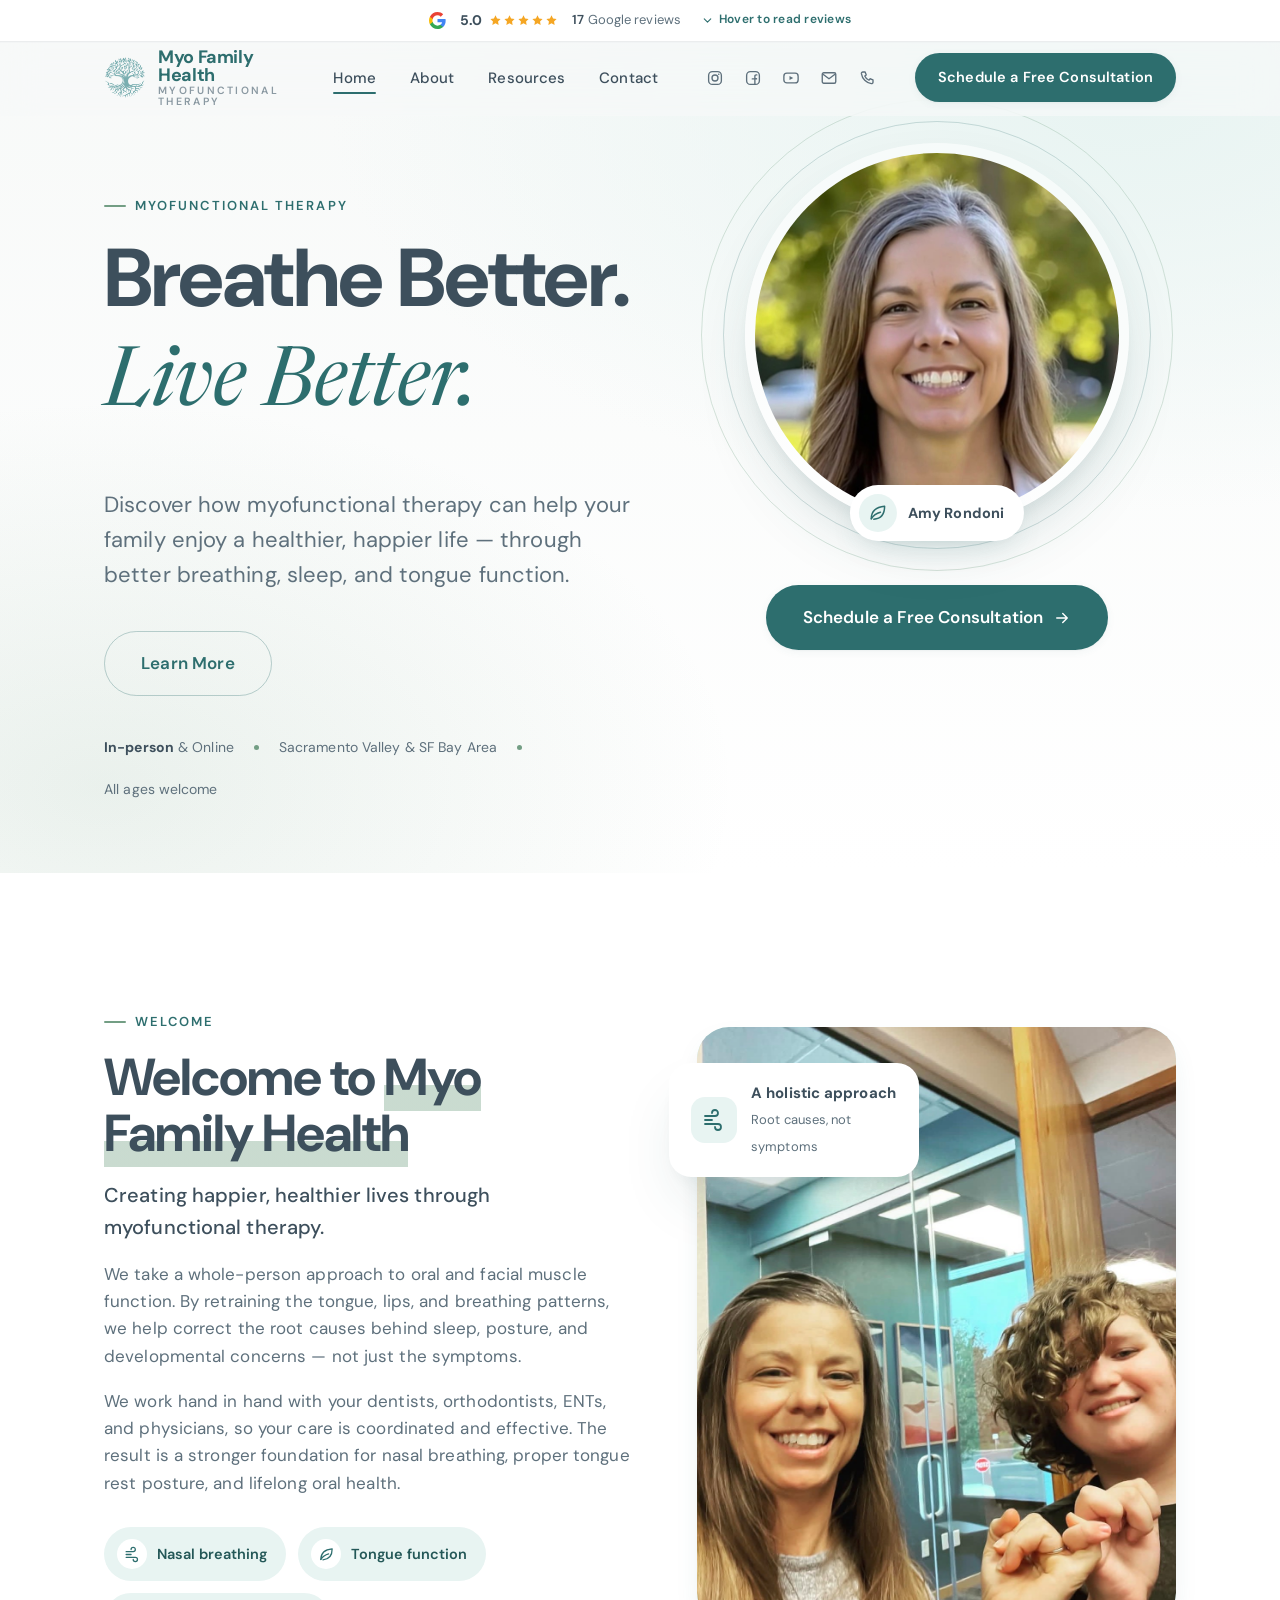
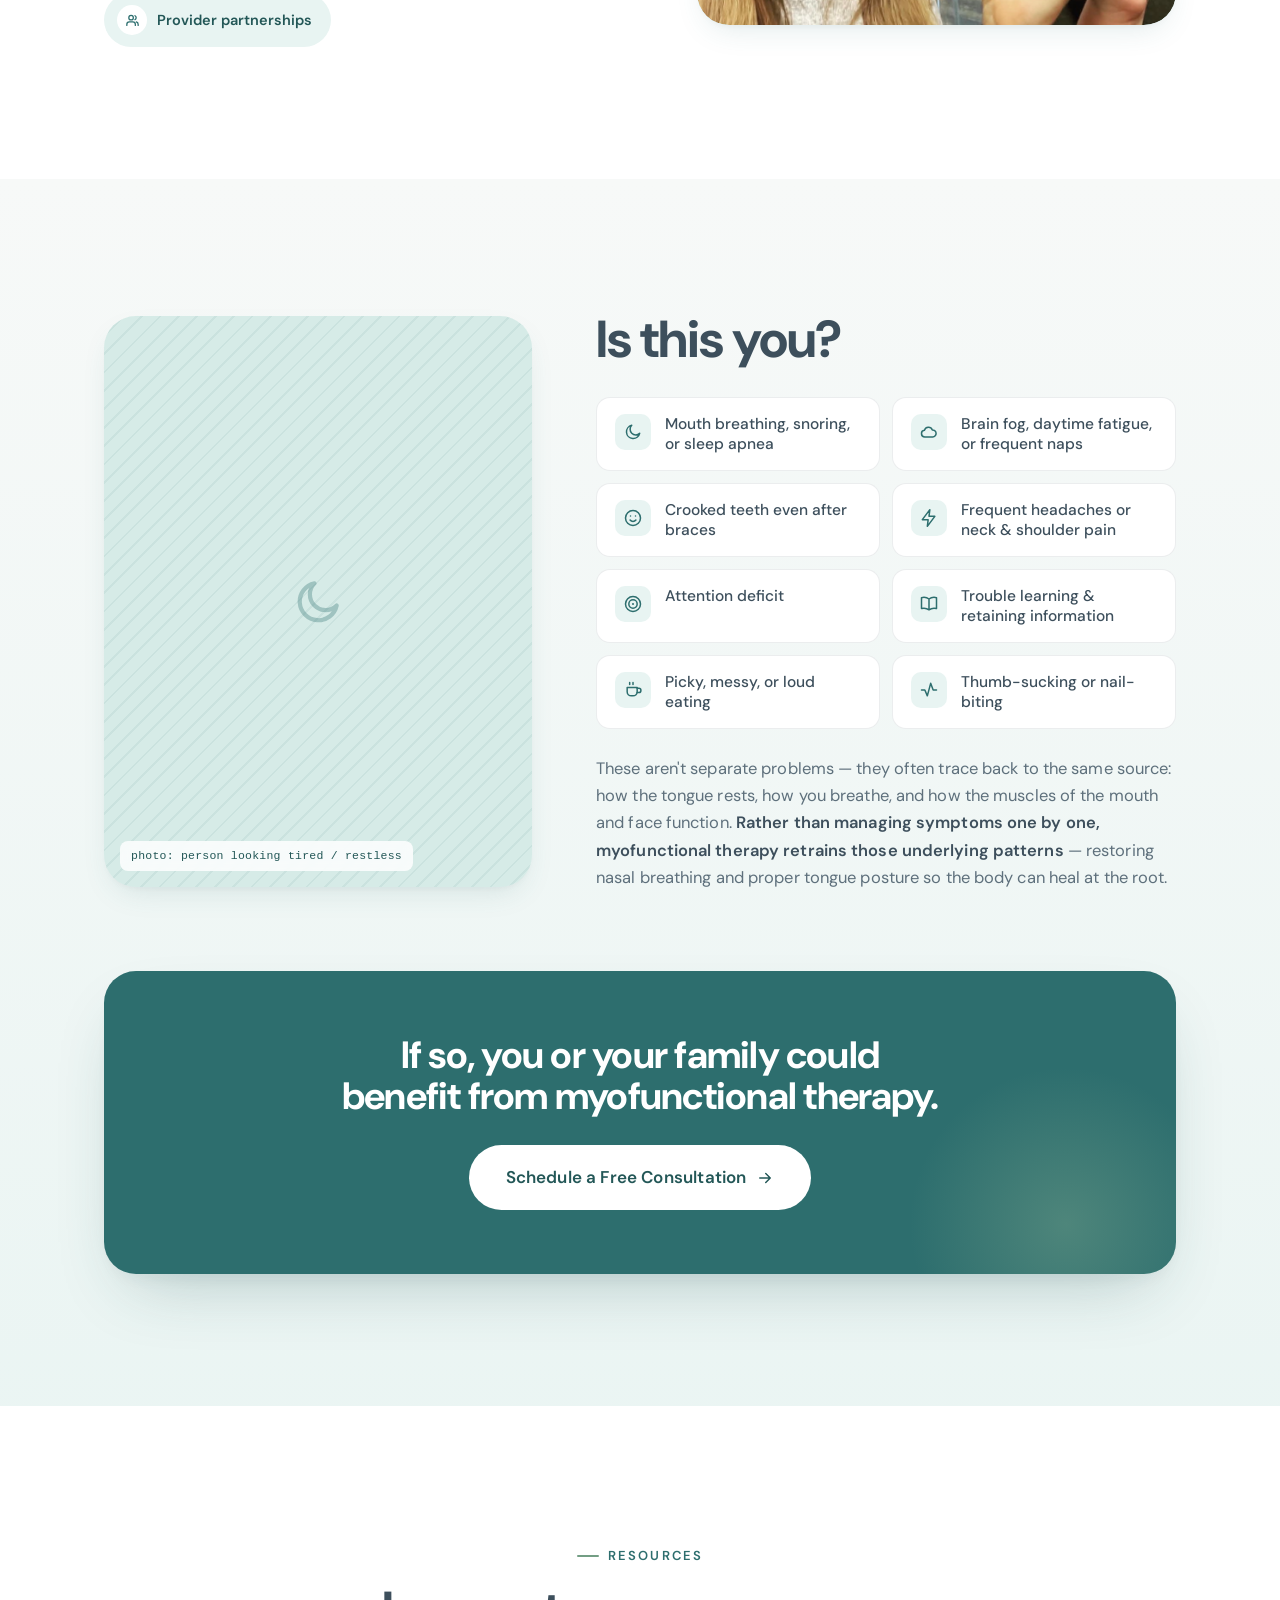
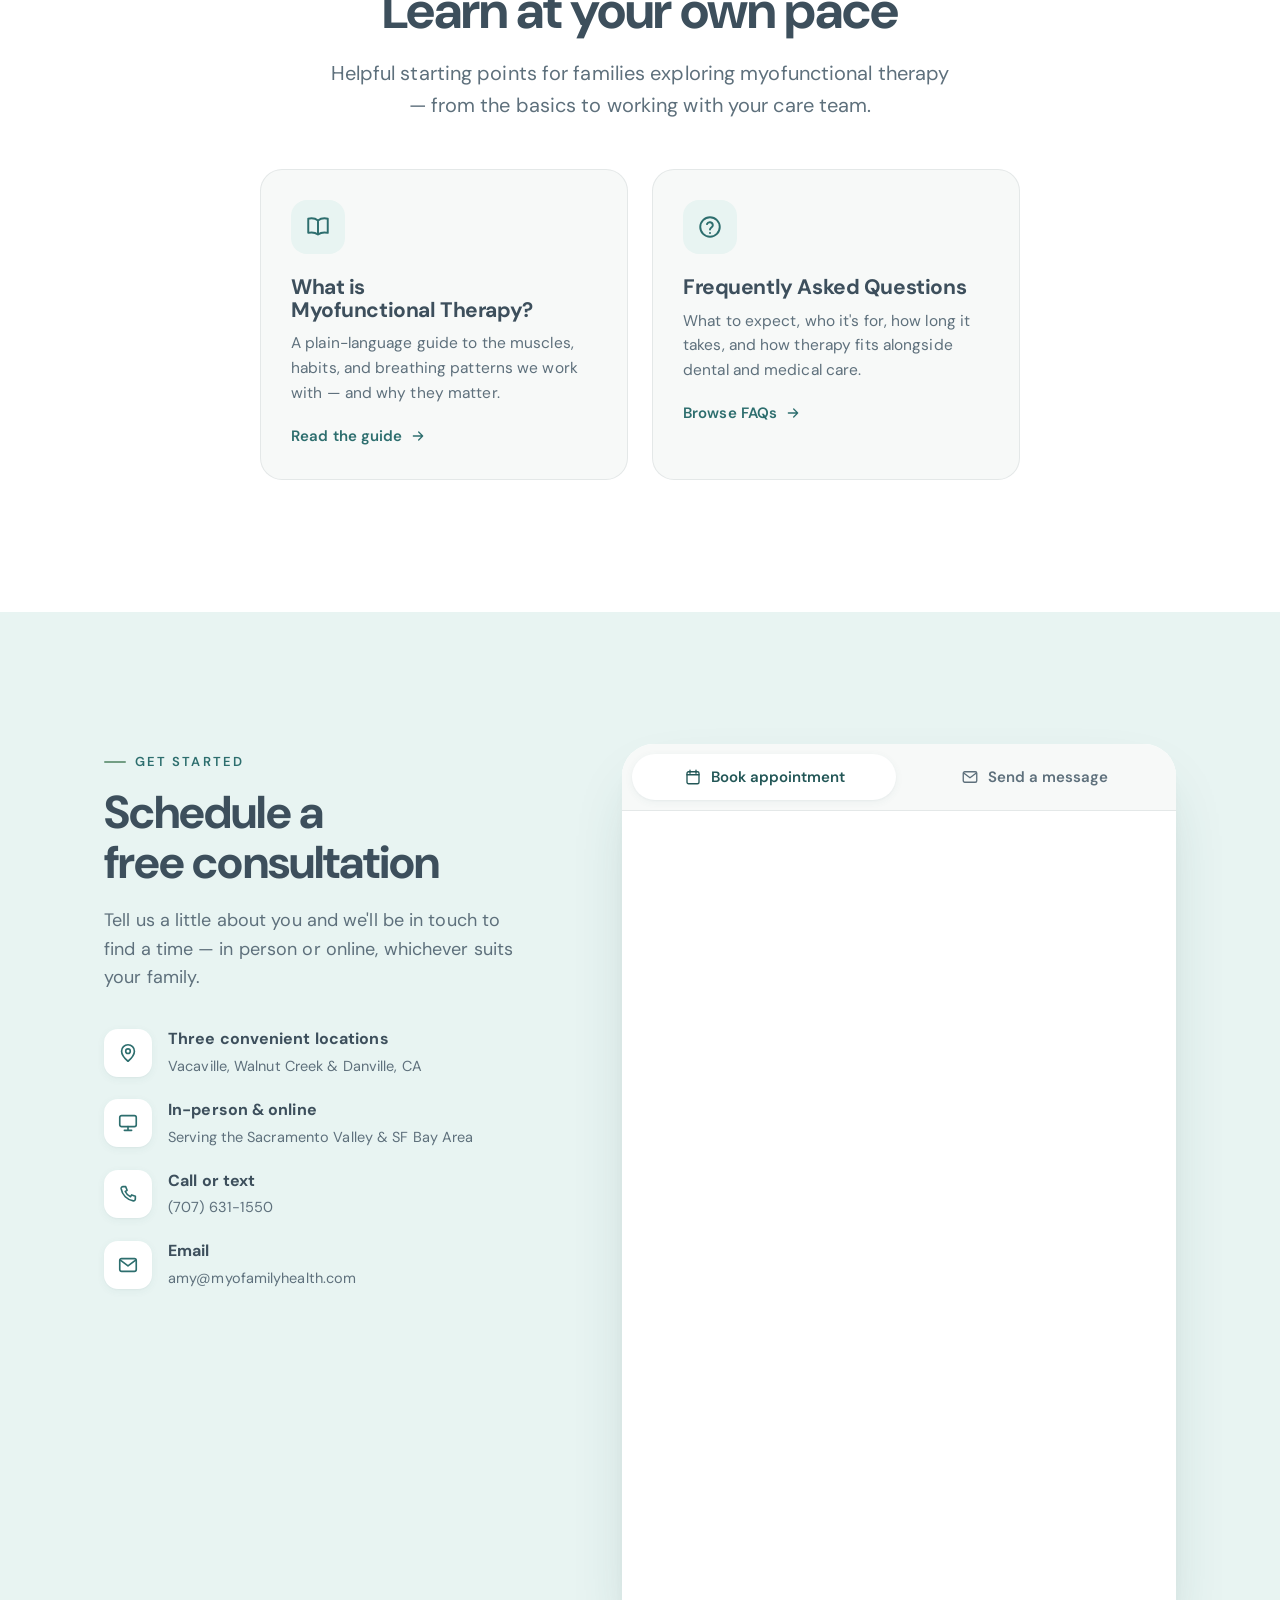
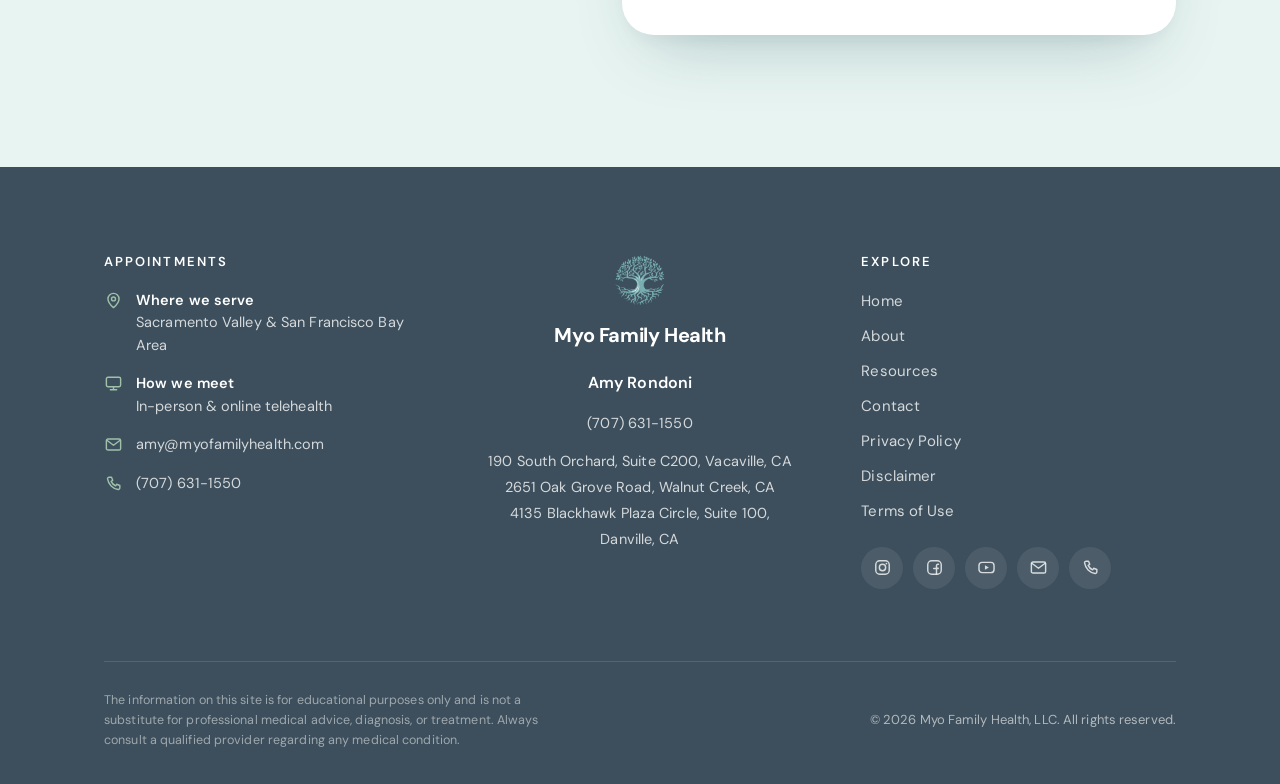
==== index.html @ fa69e055 "Add SEO metadata and structured data from Yoast config Translate the existing site's Yoast SEO setti" ====
<!DOCTYPE html>
<html lang="en">
<head>
<meta charset="UTF-8" />
<meta name="viewport" content="width=device-width, initial-scale=1.0" />
<title>Myo Family Health — Myofunctional Therapy</title>
<meta name="description" content="Myofunctional therapy for happier, healthier families. Serving the Sacramento Valley & San Francisco Bay Area, in person and online." />
<link rel="canonical" href="https://www.myofamilyhealth.com/" />
<meta name="robots" content="index, follow, max-snippet:-1, max-image-preview:large, max-video-preview:-1" />
<meta name="theme-color" content="#2D6E6E" />
<meta name="author" content="Amy Rondoni" />

<!-- Favicons -->
<link rel="icon" href="assets/logo-tree.png" type="image/png" />
<link rel="apple-touch-icon" href="assets/logo-tree.png" />

<!-- Open Graph -->
<meta property="og:type" content="website" />
<meta property="og:locale" content="en_US" />
<meta property="og:site_name" content="Myo Family Health" />
<meta property="og:title" content="Myo Family Health — Myofunctional Therapy" />
<meta property="og:description" content="Myofunctional therapy for happier, healthier families. Serving the Sacramento Valley & San Francisco Bay Area, in person and online." />
<meta property="og:url" content="https://www.myofamilyhealth.com/" />
<meta property="og:image" content="https://www.myofamilyhealth.com/wp-content/uploads/MFH_Logo_512x512.jpg" />

<!-- Twitter -->
<meta name="twitter:card" content="summary_large_image" />
<meta name="twitter:title" content="Myo Family Health — Myofunctional Therapy" />
<meta name="twitter:description" content="Myofunctional therapy for happier, healthier families. Serving the Sacramento Valley & San Francisco Bay Area, in person and online." />
<meta name="twitter:image" content="https://www.myofamilyhealth.com/wp-content/uploads/MFH_Logo_512x512.jpg" />

<link rel="preconnect" href="https://fonts.googleapis.com" />
<link rel="preconnect" href="https://fonts.gstatic.com" crossorigin />
<link href="https://fonts.googleapis.com/css2?family=DM+Sans:opsz,wght@9..40,400;9..40,500;9..40,600;9..40,700&family=Newsreader:ital,opsz,wght@1,6..72,400;1,6..72,500&display=swap" rel="stylesheet" />
<link rel="stylesheet" href="styles.css" />

<!-- Structured data (translated from the site's Yoast SEO configuration) -->
<script type="application/ld+json">
{
  "@context": "https://schema.org",
  "@graph": [
    {
      "@type": "Organization",
      "@id": "https://www.myofamilyhealth.com/#organization",
      "name": "Myo Family Health",
      "alternateName": "Myo Family Health, LLC",
      "url": "https://www.myofamilyhealth.com/",
      "email": "amy@myofamilyhealth.com",
      "telephone": "+1-707-631-1550",
      "logo": {
        "@type": "ImageObject",
        "@id": "https://www.myofamilyhealth.com/#logo",
        "url": "https://www.myofamilyhealth.com/wp-content/uploads/MFH_Logo_512x512.jpg",
        "contentUrl": "https://www.myofamilyhealth.com/wp-content/uploads/MFH_Logo_512x512.jpg",
        "width": 512,
        "height": 512,
        "caption": "Myo Family Health"
      },
      "image": { "@id": "https://www.myofamilyhealth.com/#logo" },
      "sameAs": [
        "https://www.facebook.com/myofamilyhealth",
        "https://www.instagram.com/myofamilyhealth/",
        "https://youtube.com/@myofamilyhealth"
      ],
      "aggregateRating": {
        "@type": "AggregateRating",
        "ratingValue": "5.0",
        "reviewCount": "17",
        "bestRating": "5",
        "worstRating": "1"
      }
    },
    {
      "@type": "WebSite",
      "@id": "https://www.myofamilyhealth.com/#website",
      "url": "https://www.myofamilyhealth.com/",
      "name": "Myo Family Health",
      "description": "Myofunctional Therapy",
      "publisher": { "@id": "https://www.myofamilyhealth.com/#organization" },
      "inLanguage": "en-US"
    },
    {
      "@type": "WebPage",
      "@id": "https://www.myofamilyhealth.com/#webpage",
      "url": "https://www.myofamilyhealth.com/",
      "name": "Myo Family Health — Myofunctional Therapy",
      "isPartOf": { "@id": "https://www.myofamilyhealth.com/#website" },
      "about": { "@id": "https://www.myofamilyhealth.com/#organization" },
      "description": "Myofunctional therapy for happier, healthier families. Serving the Sacramento Valley & San Francisco Bay Area, in person and online.",
      "inLanguage": "en-US"
    },
    {
      "@type": ["MedicalBusiness", "LocalBusiness"],
      "@id": "https://www.myofamilyhealth.com/#vacaville",
      "name": "Myo Family Health — Vacaville",
      "parentOrganization": { "@id": "https://www.myofamilyhealth.com/#organization" },
      "url": "https://www.myofamilyhealth.com/",
      "telephone": "+1-707-631-1550",
      "email": "amy@myofamilyhealth.com",
      "image": { "@id": "https://www.myofamilyhealth.com/#logo" },
      "address": {
        "@type": "PostalAddress",
        "streetAddress": "190 South Orchard, Suite C200",
        "addressLocality": "Vacaville",
        "addressRegion": "CA",
        "addressCountry": "US"
      },
      "areaServed": ["Sacramento Valley", "San Francisco Bay Area"]
    },
    {
      "@type": ["MedicalBusiness", "LocalBusiness"],
      "@id": "https://www.myofamilyhealth.com/#walnutcreek",
      "name": "Myo Family Health — Walnut Creek",
      "parentOrganization": { "@id": "https://www.myofamilyhealth.com/#organization" },
      "url": "https://www.myofamilyhealth.com/",
      "telephone": "+1-707-631-1550",
      "email": "amy@myofamilyhealth.com",
      "image": { "@id": "https://www.myofamilyhealth.com/#logo" },
      "address": {
        "@type": "PostalAddress",
        "streetAddress": "2651 Oak Grove Road",
        "addressLocality": "Walnut Creek",
        "addressRegion": "CA",
        "addressCountry": "US"
      },
      "areaServed": ["Sacramento Valley", "San Francisco Bay Area"]
    },
    {
      "@type": ["MedicalBusiness", "LocalBusiness"],
      "@id": "https://www.myofamilyhealth.com/#danville",
      "name": "Myo Family Health — Danville",
      "parentOrganization": { "@id": "https://www.myofamilyhealth.com/#organization" },
      "url": "https://www.myofamilyhealth.com/",
      "telephone": "+1-707-631-1550",
      "email": "amy@myofamilyhealth.com",
      "image": { "@id": "https://www.myofamilyhealth.com/#logo" },
      "address": {
        "@type": "PostalAddress",
        "streetAddress": "4135 Blackhawk Plaza Circle, Suite 100",
        "addressLocality": "Danville",
        "addressRegion": "CA",
        "addressCountry": "US"
      },
      "areaServed": ["Sacramento Valley", "San Francisco Bay Area"]
    }
  ]
}
</script>
</head>
<body>

<!-- ============ ICON SPRITE ============ -->
<svg width="0" height="0" style="position:absolute" aria-hidden="true">
  <defs>
    <g id="i-base" fill="none" stroke="currentColor" stroke-width="1.8" stroke-linecap="round" stroke-linejoin="round"></g>
  </defs>
  <symbol id="ic-tree" viewBox="0 0 40 40" fill="none" stroke="currentColor" stroke-width="1.7" stroke-linecap="round" stroke-linejoin="round">
    <circle cx="20" cy="15" r="11"/>
    <path d="M20 26 V9 M20 17 L13.5 11 M20 17 L26.5 11 M20 21 L15.5 17 M20 21 L24.5 17"/>
    <path d="M20 26 V36 M20 36 L14.5 39 M20 36 L25.5 39"/>
    <circle cx="20" cy="8.4" r="1.1" fill="currentColor" stroke="none"/>
    <circle cx="13.2" cy="10.6" r="1.1" fill="currentColor" stroke="none"/>
    <circle cx="26.8" cy="10.6" r="1.1" fill="currentColor" stroke="none"/>
  </symbol>
  <symbol id="ic-arrow" viewBox="0 0 24 24" fill="none" stroke="currentColor" stroke-width="1.9" stroke-linecap="round" stroke-linejoin="round"><path d="M5 12h14M13 6l6 6-6 6"/></symbol>
  <symbol id="ic-star" viewBox="0 0 24 24"><path fill="currentColor" d="M12 2.5l2.9 5.88 6.5.94-4.7 4.58 1.11 6.46L12 17.3l-5.81 3.06 1.11-6.46-4.7-4.58 6.5-.94z"/></symbol>
  <symbol id="ic-check" viewBox="0 0 24 24" fill="none" stroke="currentColor" stroke-width="2.2" stroke-linecap="round" stroke-linejoin="round"><path d="M5 12.5l4.5 4.5L19 7"/></symbol>
  <symbol id="ic-leaf" viewBox="0 0 24 24" fill="none" stroke="currentColor" stroke-width="1.8" stroke-linecap="round" stroke-linejoin="round"><path d="M4 19C4 11 9 5 20 4c0 9-4 15-13 15.5"/><path d="M4 19c3-5 7-7 11-8"/></symbol>
  <symbol id="ic-wind" viewBox="0 0 24 24" fill="none" stroke="currentColor" stroke-width="1.8" stroke-linecap="round" stroke-linejoin="round"><path d="M3 8h10a3 3 0 1 0-3-3M3 16h13a3 3 0 1 1-3 3M3 12h7"/></symbol>
  <symbol id="ic-moon" viewBox="0 0 24 24" fill="none" stroke="currentColor" stroke-width="1.8" stroke-linecap="round" stroke-linejoin="round"><path d="M20 13.5A8 8 0 1 1 10.5 4 6.5 6.5 0 0 0 20 13.5z"/></symbol>
  <symbol id="ic-cloud" viewBox="0 0 24 24" fill="none" stroke="currentColor" stroke-width="1.8" stroke-linecap="round" stroke-linejoin="round"><path d="M7 18a4 4 0 0 1-.5-7.97A5 5 0 0 1 16 9.5a3.5 3.5 0 0 1 .5 8.5z"/></symbol>
  <symbol id="ic-smile" viewBox="0 0 24 24" fill="none" stroke="currentColor" stroke-width="1.8" stroke-linecap="round" stroke-linejoin="round"><circle cx="12" cy="12" r="9"/><path d="M8.5 14.5a4.5 4.5 0 0 0 7 0"/><path d="M9 9.5h.01M15 9.5h.01"/></symbol>
  <symbol id="ic-zap" viewBox="0 0 24 24" fill="none" stroke="currentColor" stroke-width="1.8" stroke-linecap="round" stroke-linejoin="round"><path d="M13 2L4 14h7l-1 8 9-12h-7z"/></symbol>
  <symbol id="ic-target" viewBox="0 0 24 24" fill="none" stroke="currentColor" stroke-width="1.8" stroke-linecap="round" stroke-linejoin="round"><circle cx="12" cy="12" r="9"/><circle cx="12" cy="12" r="5"/><circle cx="12" cy="12" r="1.2" fill="currentColor" stroke="none"/></symbol>
  <symbol id="ic-book" viewBox="0 0 24 24" fill="none" stroke="currentColor" stroke-width="1.8" stroke-linecap="round" stroke-linejoin="round"><path d="M12 6c-1.5-1.2-3.6-2-6-2-1 0-2 .1-3 .4v13c1-.3 2-.4 3-.4 2.4 0 4.5.8 6 2 1.5-1.2 3.6-2 6-2 1 0 2 .1 3 .4v-13c-1-.3-2-.4-3-.4-2.4 0-4.5.8-6 2zM12 6v13"/></symbol>
  <symbol id="ic-cup" viewBox="0 0 24 24" fill="none" stroke="currentColor" stroke-width="1.8" stroke-linecap="round" stroke-linejoin="round"><path d="M5 9h12v5a5 5 0 0 1-5 5h-2a5 5 0 0 1-5-5z"/><path d="M17 10h2a2.5 2.5 0 0 1 0 5h-2"/><path d="M8 3v2.5M12 3v2.5"/></symbol>
  <symbol id="ic-activity" viewBox="0 0 24 24" fill="none" stroke="currentColor" stroke-width="1.8" stroke-linecap="round" stroke-linejoin="round"><path d="M3 12h4l3 7 4-15 3 8h4"/></symbol>
  <symbol id="ic-help" viewBox="0 0 24 24" fill="none" stroke="currentColor" stroke-width="1.8" stroke-linecap="round" stroke-linejoin="round"><circle cx="12" cy="12" r="9"/><path d="M9.2 9.3a2.8 2.8 0 0 1 5.4 1c0 1.9-2.6 2.3-2.6 4"/><path d="M12 17.5h.01"/></symbol>
  <symbol id="ic-users" viewBox="0 0 24 24" fill="none" stroke="currentColor" stroke-width="1.8" stroke-linecap="round" stroke-linejoin="round"><path d="M16 19v-1.5a3.5 3.5 0 0 0-3.5-3.5h-5A3.5 3.5 0 0 0 4 17.5V19"/><circle cx="10" cy="8" r="3.2"/><path d="M20 19v-1.5a3.5 3.5 0 0 0-2.6-3.4M15.5 5.2a3.2 3.2 0 0 1 0 5.6"/></symbol>
  <symbol id="ic-pin" viewBox="0 0 24 24" fill="none" stroke="currentColor" stroke-width="1.8" stroke-linecap="round" stroke-linejoin="round"><path d="M19 10c0 5-7 11-7 11s-7-6-7-11a7 7 0 0 1 14 0z"/><circle cx="12" cy="10" r="2.5"/></symbol>
  <symbol id="ic-monitor" viewBox="0 0 24 24" fill="none" stroke="currentColor" stroke-width="1.8" stroke-linecap="round" stroke-linejoin="round"><rect x="3" y="4" width="18" height="12" rx="2"/><path d="M8 20h8M12 16v4"/></symbol>
  <symbol id="ic-calendar" viewBox="0 0 24 24" fill="none" stroke="currentColor" stroke-width="1.8" stroke-linecap="round" stroke-linejoin="round"><rect x="4" y="5" width="16" height="16" rx="2"/><path d="M4 9h16M8 3v4M16 3v4"/></symbol>
  <symbol id="ic-phone" viewBox="0 0 24 24" fill="none" stroke="currentColor" stroke-width="1.8" stroke-linecap="round" stroke-linejoin="round"><path d="M6.5 4h3l1.5 4-2 1.3a11 11 0 0 0 5.7 5.7L16 13l4 1.5v3a2 2 0 0 1-2.2 2A16 16 0 0 1 4.5 6.2 2 2 0 0 1 6.5 4z"/></symbol>
  <symbol id="ic-mail" viewBox="0 0 24 24" fill="none" stroke="currentColor" stroke-width="1.8" stroke-linecap="round" stroke-linejoin="round"><rect x="3" y="5" width="18" height="14" rx="2"/><path d="M4 7l8 6 8-6"/></symbol>
  <symbol id="ic-instagram" viewBox="0 0 24 24" fill="none" stroke="currentColor" stroke-width="1.8" stroke-linecap="round" stroke-linejoin="round"><rect x="3.5" y="3.5" width="17" height="17" rx="5"/><circle cx="12" cy="12" r="4"/><circle cx="17" cy="7" r="1.1" fill="currentColor" stroke="none"/></symbol>
  <symbol id="ic-facebook" viewBox="0 0 24 24" fill="none" stroke="currentColor" stroke-width="1.8" stroke-linecap="round" stroke-linejoin="round"><rect x="3.5" y="3.5" width="17" height="17" rx="5"/><path d="M14.5 20v-7h2.2M11 13.2h5.7M14.5 13V9.6c0-1 .6-1.7 1.7-1.7h.9"/></symbol>
  <symbol id="ic-youtube" viewBox="0 0 24 24" fill="none" stroke="currentColor" stroke-width="1.8" stroke-linecap="round" stroke-linejoin="round"><rect x="2.5" y="5.5" width="19" height="13" rx="4"/><path d="M10 9.2l5 2.8-5 2.8z" fill="currentColor" stroke="none"/></symbol>
  <symbol id="ic-spark" viewBox="0 0 24 24" fill="none" stroke="currentColor" stroke-width="1.8" stroke-linecap="round" stroke-linejoin="round"><path d="M12 3v4M12 17v4M3 12h4M17 12h4M6 6l2.5 2.5M15.5 15.5L18 18M18 6l-2.5 2.5M8.5 15.5L6 18"/></symbol>
</svg>

<!-- ============ GOOGLE REVIEWS TOP BAR ============ -->
<div class="reviews-bar" aria-label="Google reviews">
  <div class="reviews-strip">
    <span class="g-logo" aria-hidden="true">
      <svg viewBox="0 0 24 24"><path fill="#4285F4" d="M23.5 12.27c0-.79-.07-1.54-.2-2.27H12v4.51h6.47a5.53 5.53 0 0 1-2.4 3.63v3h3.86c2.26-2.08 3.57-5.15 3.57-8.87z"/><path fill="#34A853" d="M12 24c3.24 0 5.95-1.08 7.93-2.91l-3.86-3c-1.08.72-2.45 1.16-4.07 1.16-3.13 0-5.78-2.11-6.73-4.96H1.29v3.09A12 12 0 0 0 12 24z"/><path fill="#FBBC05" d="M5.27 14.29A7.21 7.21 0 0 1 4.89 12c0-.8.14-1.57.38-2.29V6.62H1.29A12 12 0 0 0 0 12c0 1.94.46 3.77 1.29 5.38l3.98-3.09z"/><path fill="#EA4335" d="M12 4.75c1.77 0 3.35.61 4.6 1.8l3.42-3.42C17.95 1.19 15.24 0 12 0A12 12 0 0 0 1.29 6.62l3.98 3.09C6.22 6.86 8.87 4.75 12 4.75z"/></svg>
    </span>
    <span class="reviews-rating-row"><b>5.0</b>
      <span class="stars" role="img" aria-label="5 out of 5 stars"><svg><use href="#ic-star"/></svg><svg><use href="#ic-star"/></svg><svg><use href="#ic-star"/></svg><svg><use href="#ic-star"/></svg><svg><use href="#ic-star"/></svg></span>
    </span>
    <span class="reviews-count"><b>17</b> Google reviews</span>
    <span class="reviews-hint"><svg viewBox="0 0 24 24" fill="none" stroke="currentColor" stroke-width="2" stroke-linecap="round" stroke-linejoin="round"><path d="M6 9l6 6 6-6"/></svg> Hover to read reviews</span>
  </div>
  <div class="reviews-panel">
    <div class="reviews-panel-inner">
      <div class="reviews-track">
        <article class="review-card" tabindex="0" role="button" aria-label="Read full Google review">
          <span class="stars"><svg><use href="#ic-star"/></svg><svg><use href="#ic-star"/></svg><svg><use href="#ic-star"/></svg><svg><use href="#ic-star"/></svg><svg><use href="#ic-star"/></svg></span>
          <p>"Amy is the absolute BEST and I cannot thank her enough for how much she has changed my life. I started Myo therapy with her (had about 12 sessions) and each session she prepared new exercises, and made any modifications I needed…"</p>
          <div class="review-full" hidden>"Amy is the absolute BEST and I cannot thank her enough for how much she has changed my life. I started Myo therapy with her (had about 12 sessions) and each session she prepared new exercises, and made any modifications I needed. She is incredibly kind, patient, and truly invested in her clients' progress every step of the way."</div>
          <span class="review-author"><span class="avatar" aria-hidden="true"><svg viewBox="0 0 24 24"><path fill="#4285F4" d="M23.5 12.27c0-.79-.07-1.54-.2-2.27H12v4.51h6.47a5.53 5.53 0 0 1-2.4 3.63v3h3.86c2.26-2.08 3.57-5.15 3.57-8.87z"/><path fill="#34A853" d="M12 24c3.24 0 5.95-1.08 7.93-2.91l-3.86-3c-1.08.72-2.45 1.16-4.07 1.16-3.13 0-5.78-2.11-6.73-4.96H1.29v3.09A12 12 0 0 0 12 24z"/><path fill="#FBBC05" d="M5.27 14.29A7.21 7.21 0 0 1 4.89 12c0-.8.14-1.57.38-2.29V6.62H1.29A12 12 0 0 0 0 12c0 1.94.46 3.77 1.29 5.38l3.98-3.09z"/><path fill="#EA4335" d="M12 4.75c1.77 0 3.35.61 4.6 1.8l3.42-3.42C17.95 1.19 15.24 0 12 0A12 12 0 0 0 1.29 6.62l3.98 3.09C6.22 6.86 8.87 4.75 12 4.75z"/></svg></span> Google review</span>
          <span class="review-more">Read full review <svg viewBox="0 0 24 24" fill="none" stroke="currentColor" stroke-width="2" stroke-linecap="round" stroke-linejoin="round"><path d="M5 12h14M13 6l6 6-6 6"/></svg></span>
        </article>
        <article class="review-card" tabindex="0" role="button" aria-label="Read full Google review">
          <span class="stars"><svg><use href="#ic-star"/></svg><svg><use href="#ic-star"/></svg><svg><use href="#ic-star"/></svg><svg><use href="#ic-star"/></svg><svg><use href="#ic-star"/></svg></span>
          <p>"We are so grateful for Ms. Amy! She literally changed my son's life. We were in the great debate of getting a tongue tie surgery done at the age of 10. Amy helped us all the way through — she made every visit so comforting that we made the right decision…"</p>
          <div class="review-full" hidden>"We are so grateful for Ms. Amy! She literally changed my son's life. We were in the great debate of getting a tongue tie surgery done at the age of 10. Amy helped us all the way through — from phone calls answering a multitude of questions and concerns, providing articles and books with research before even getting started. She then made every visit so comforting that we made the right decision; she explained every exercise and stretch with what areas he was working and why. She was always available via phone, text, email… she reviewed videos and gave feedback to help him do the exercises correctly between visits. She was in constant contact with our dentist as well to monitor his progress prior and following his surgery. Myo therapy is hard work and takes a commitment, but Amy was there every step of the way adjusting to meet my son's needs and encouraging him, helping him build his confidence. He has improved so much in his sleep habits, his eating, and speech."</div>
          <span class="review-author"><span class="avatar" aria-hidden="true"><svg viewBox="0 0 24 24"><path fill="#4285F4" d="M23.5 12.27c0-.79-.07-1.54-.2-2.27H12v4.51h6.47a5.53 5.53 0 0 1-2.4 3.63v3h3.86c2.26-2.08 3.57-5.15 3.57-8.87z"/><path fill="#34A853" d="M12 24c3.24 0 5.95-1.08 7.93-2.91l-3.86-3c-1.08.72-2.45 1.16-4.07 1.16-3.13 0-5.78-2.11-6.73-4.96H1.29v3.09A12 12 0 0 0 12 24z"/><path fill="#FBBC05" d="M5.27 14.29A7.21 7.21 0 0 1 4.89 12c0-.8.14-1.57.38-2.29V6.62H1.29A12 12 0 0 0 0 12c0 1.94.46 3.77 1.29 5.38l3.98-3.09z"/><path fill="#EA4335" d="M12 4.75c1.77 0 3.35.61 4.6 1.8l3.42-3.42C17.95 1.19 15.24 0 12 0A12 12 0 0 0 1.29 6.62l3.98 3.09C6.22 6.86 8.87 4.75 12 4.75z"/></svg></span> Google review</span>
          <span class="review-more">Read full review <svg viewBox="0 0 24 24" fill="none" stroke="currentColor" stroke-width="2" stroke-linecap="round" stroke-linejoin="round"><path d="M5 12h14M13 6l6 6-6 6"/></svg></span>
        </article>
        <article class="review-card" tabindex="0" role="button" aria-label="Read full Google review">
          <span class="stars"><svg><use href="#ic-star"/></svg><svg><use href="#ic-star"/></svg><svg><use href="#ic-star"/></svg><svg><use href="#ic-star"/></svg><svg><use href="#ic-star"/></svg></span>
          <p>"Amy is a passionate and knowledgeable Myo Functional Therapist. She has helped my son work through his breathing exercises and fears of a tongue tie release. Her patience and compassion has made all the difference in the world to my son…"</p>
          <div class="review-full" hidden>"Amy is a passionate and knowledgeable Myo Functional Therapist. She has helped my son (then 12/13, now 15) work through his breathing exercises and fears of a tongue tie release. Her patience and compassion has made all the difference in the world to my son. He was able to have a tongue tie release with a strong tongue, proper breathing, and complete confidence. We had several sessions with Amy before she let us know that he would benefit from a tongue tie release, and she made sure he was physically and emotionally prepared for the minor surgery. She is an expert and professional in her field and a mentor to our son. Amy would do detailed practices of each exercise, had a handout with every explanation of how and why we were to do each exercise, and was a great communicator with us, and our other doctors who were involved in my son's care including the pediatrician, dentist, orthodontist, and osteopath doctor. After the tongue tie release, Amy was incredibly caring and attentive to any questions we had. She encouraged my son to be diligent with his exercise post op, which really paid off — he had great healing with no scarring. He continues to keep his \u201ctongue on the spot\u201d out of habit and is always checking to see if I have mine there too. Our family's highest recommendation for Myo Family Health, with nothing but deep respect, admiration, and friendship for Amy."</div>
          <span class="review-author"><span class="avatar" aria-hidden="true"><svg viewBox="0 0 24 24"><path fill="#4285F4" d="M23.5 12.27c0-.79-.07-1.54-.2-2.27H12v4.51h6.47a5.53 5.53 0 0 1-2.4 3.63v3h3.86c2.26-2.08 3.57-5.15 3.57-8.87z"/><path fill="#34A853" d="M12 24c3.24 0 5.95-1.08 7.93-2.91l-3.86-3c-1.08.72-2.45 1.16-4.07 1.16-3.13 0-5.78-2.11-6.73-4.96H1.29v3.09A12 12 0 0 0 12 24z"/><path fill="#FBBC05" d="M5.27 14.29A7.21 7.21 0 0 1 4.89 12c0-.8.14-1.57.38-2.29V6.62H1.29A12 12 0 0 0 0 12c0 1.94.46 3.77 1.29 5.38l3.98-3.09z"/><path fill="#EA4335" d="M12 4.75c1.77 0 3.35.61 4.6 1.8l3.42-3.42C17.95 1.19 15.24 0 12 0A12 12 0 0 0 1.29 6.62l3.98 3.09C6.22 6.86 8.87 4.75 12 4.75z"/></svg></span> Google review</span>
          <span class="review-more">Read full review <svg viewBox="0 0 24 24" fill="none" stroke="currentColor" stroke-width="2" stroke-linecap="round" stroke-linejoin="round"><path d="M5 12h14M13 6l6 6-6 6"/></svg></span>
        </article>
      </div>
    </div>
  </div>
</div>

<!-- ============ NAV ============ -->
<header class="nav">
  <div class="wrap">
    <a class="brand" href="#home" aria-label="Myo Family Health home">
      <img class="mark" src="assets/logo-tree.png" alt="" width="42" height="42" />
      <span class="wordmark">
        <b>Myo Family Health</b>
        <span>Myofunctional Therapy</span>
      </span>
    </a>
    <nav class="nav-links" aria-label="Primary">
      <a href="#home">Home</a>
      <a href="#about">About</a>
      <a href="#resources">Resources</a>
      <a href="#contact">Contact</a>
    </nav>
    <div class="nav-social">
      <a href="https://www.instagram.com/myofamilyhealth?utm_source=qr" target="_blank" rel="noopener" aria-label="Instagram"><svg><use href="#ic-instagram"/></svg></a>
      <a href="https://www.facebook.com/myofamilyhealth" target="_blank" rel="noopener" aria-label="Facebook"><svg><use href="#ic-facebook"/></svg></a>
      <a href="https://youtube.com/@myofamilyhealth?si=kYgawOLlHpWrf8bu" target="_blank" rel="noopener" aria-label="YouTube"><svg><use href="#ic-youtube"/></svg></a>
      <a href="mailto:amy@myofamilyhealth.com" aria-label="Email"><svg><use href="#ic-mail"/></svg></a>
      <a href="tel:+17076311550" aria-label="Phone"><svg><use href="#ic-phone"/></svg></a>
    </div>
    <div class="nav-cta">
      <a class="btn btn-primary" href="#contact">Schedule a Free Consultation</a>
    </div>
    <button class="nav-toggle" aria-label="Open menu" aria-expanded="false" aria-controls="mobile-menu"><span></span></button>
  </div>
</header>

<div class="mobile-menu" id="mobile-menu">
  <a href="#home">Home</a>
  <a href="#about">About</a>
  <a href="#resources">Resources</a>
  <a href="#contact">Contact</a>
  <a class="btn btn-primary" href="#contact">Schedule a Free Consultation</a>
  <div class="m-social">
    <a href="https://www.instagram.com/myofamilyhealth?utm_source=qr" target="_blank" rel="noopener" aria-label="Instagram"><svg><use href="#ic-instagram"/></svg></a>
    <a href="https://www.facebook.com/myofamilyhealth" target="_blank" rel="noopener" aria-label="Facebook"><svg><use href="#ic-facebook"/></svg></a>
    <a href="https://youtube.com/@myofamilyhealth?si=kYgawOLlHpWrf8bu" target="_blank" rel="noopener" aria-label="YouTube"><svg><use href="#ic-youtube"/></svg></a>
    <a href="mailto:amy@myofamilyhealth.com" aria-label="Email"><svg><use href="#ic-mail"/></svg></a>
    <a href="tel:+17076311550" aria-label="Phone"><svg><use href="#ic-phone"/></svg></a>
  </div>
</div>

<main>
<!-- ============ HERO ============ -->
<section class="hero" id="home">
  <div class="hero-overlay"></div>
  <div class="wrap hero-grid">
    <div class="hero-inner">
      <span class="eyebrow reveal">Myofunctional Therapy</span>
      <h1 class="reveal" data-delay="1">Breathe Better.<br /><span class="serif-accent">Live Better.</span></h1>
      <p class="sub reveal" data-delay="2">Discover how myofunctional therapy can help your family enjoy a healthier, happier life — through better breathing, sleep, and tongue function.</p>
      <div class="hero-ctas reveal" data-delay="3">
        <a class="btn btn-ghost btn-lg" href="#about">Learn More</a>
      </div>
      <div class="hero-trust reveal" data-delay="4">
        <span><b>In-person</b> &amp; Online</span>
        <span class="dot"></span>
        <span>Sacramento Valley &amp; SF Bay Area</span>
        <span class="dot"></span>
        <span>All ages welcome</span>
      </div>
    </div>
    <div class="hero-portrait-col reveal" data-delay="2">
      <div class="hero-portrait">
        <div class="portrait-ring">
          <img src="assets/hero-amy.jpeg" alt="Amy Rondoni, Certified Orofacial Myologist" />
        </div>
        <span class="portrait-tag">
          <span class="leaf"><svg><use href="#ic-leaf"/></svg></span>
          <span><b>Amy Rondoni</b></span>
        </span>
      </div>
      <a class="btn btn-primary btn-lg hero-portrait-cta" href="#contact">Schedule a Free Consultation <svg><use href="#ic-arrow"/></svg></a>
    </div>
  </div>
</section>

<!-- ============ ABOUT ============ -->
<section class="about section-pad" id="about">
  <div class="wrap about-grid">
    <div class="about-copy">
      <span class="eyebrow reveal">Welcome</span>
      <h2 class="section-head reveal" data-delay="1" style="font-size:clamp(32px,4.6vw,52px);margin-top:16px;">Welcome to <span class="accent-underline">Myo Family Health</span></h2>
      <p class="big reveal" data-delay="1" style="margin-top:18px;">Creating happier, healthier lives through myofunctional therapy.</p>
      <p class="reveal" data-delay="2">We take a whole-person approach to oral and facial muscle function. By retraining the tongue, lips, and breathing patterns, we help correct the root causes behind sleep, posture, and developmental concerns — not just the symptoms.</p>
      <p class="reveal" data-delay="2">We work hand in hand with your dentists, orthodontists, ENTs, and physicians, so your care is coordinated and effective. The result is a stronger foundation for nasal breathing, proper tongue rest posture, and lifelong oral health.</p>
      <div class="about-badges reveal" data-delay="3">
        <div class="badge-wrap">
          <button class="badge" type="button" data-pop aria-expanded="false"><span class="ic"><svg><use href="#ic-wind"/></svg></span> Nasal breathing</button>
          <div class="badge-pop" role="tooltip">
            <b>Why nasal breathing matters</b>
            <p>Breathing through the nose filters, warms, and humidifies air, and boosts oxygen uptake. It supports deeper sleep, calmer focus, and proper facial and airway development — while chronic mouth breathing is linked to snoring, fatigue, and dental issues.</p>
          </div>
        </div>
        <div class="badge-wrap">
          <button class="badge" type="button" data-pop aria-expanded="false"><span class="ic"><svg><use href="#ic-leaf"/></svg></span> Tongue function</button>
          <div class="badge-pop" role="tooltip">
            <b>Why tongue function matters</b>
            <p>When the tongue rests on the roof of the mouth, it guides jaw growth, keeps teeth aligned, and supports an open airway. Correcting tongue posture and swallowing helps with speech, eating, and lasting orthodontic results.</p>
          </div>
        </div>
        <div class="badge-wrap">
          <button class="badge" type="button" data-pop aria-expanded="false"><span class="ic"><svg><use href="#ic-users"/></svg></span> Provider partnerships</button>
          <div class="badge-pop" role="tooltip">
            <b>Why a care team matters</b>
            <p>We coordinate with your dentist, orthodontist, ENT, and physician so everyone is working toward the same goals. This team approach treats root causes together and makes every treatment more effective and longer-lasting.</p>
          </div>
        </div>
      </div>
    </div>
    <div class="about-visual reveal" data-delay="2">
      <div class="ph about-photo">
        <img src="assets/about-holistic.jpg" alt="Amy Rondoni with a young client at Myo Family Health" />
      </div>
      <div class="about-float">
        <span class="leaf"><svg><use href="#ic-wind"/></svg></span>
        <div>
          <b>A holistic approach</b>
          <span>Root causes, not symptoms</span>
        </div>
      </div>
    </div>
  </div>
</section>

<!-- ============ SYMPTOMS ============ -->
<section class="symptoms section-pad">
  <div class="wrap">
    <div class="symptoms-grid">
      <div class="symptoms-visual reveal">
        <div class="ph">
          <svg class="ph-icon"><use href="#ic-moon"/></svg>
          <span class="ph-label">photo: person looking tired / restless</span>
        </div>
      </div>
      <div class="symptoms-text">
        <h2 class="reveal" data-delay="1" style="font-size:clamp(32px,4.6vw,52px);margin-top:0;">Is this you?</h2>
        <div class="check-list">
          <button type="button" class="check-item reveal" data-delay="1" data-icon="ic-moon" data-title="Mouth breathing, snoring, or sleep apnea" data-desc="Breathing through the mouth — day or night — can disrupt sleep, lower oxygen intake, and affect how the face and airway develop. Myofunctional therapy restores nasal breathing and proper tongue posture to support quiet, restful sleep."><span class="ic"><svg><use href="#ic-moon"/></svg></span> Mouth breathing, snoring, or sleep apnea</button>
          <button type="button" class="check-item reveal" data-delay="1" data-icon="ic-cloud" data-title="Brain fog, daytime fatigue, or frequent naps" data-desc="Poor sleep quality from disordered breathing leaves you drained during the day. Improving airway function and breathing patterns helps restore steady energy and mental clarity."><span class="ic"><svg><use href="#ic-cloud"/></svg></span> Brain fog, daytime fatigue, or frequent naps</button>
          <button type="button" class="check-item reveal" data-delay="2" data-icon="ic-smile" data-title="Crooked teeth even after braces" data-desc="When the tongue doesn't rest on the roof of the mouth, it can push teeth out of alignment — even after orthodontic work. Correcting tongue posture helps protect and maintain your results."><span class="ic"><svg><use href="#ic-smile"/></svg></span> Crooked teeth even after braces</button>
          <button type="button" class="check-item reveal" data-delay="2" data-icon="ic-zap" data-title="Frequent headaches or neck &amp; shoulder pain" data-desc="Overworked jaw and neck muscles from improper oral posture and breathing can trigger tension headaches and chronic pain. Retraining these muscles relieves the underlying strain."><span class="ic"><svg><use href="#ic-zap"/></svg></span> Frequent headaches or neck &amp; shoulder pain</button>
          <button type="button" class="check-item reveal" data-delay="3" data-icon="ic-target" data-title="Attention deficit" data-desc="Fragmented sleep and low oxygen can mimic or worsen attention difficulties, especially in children. Better breathing often improves focus and behavior."><span class="ic"><svg><use href="#ic-target"/></svg></span> Attention deficit</button>
          <button type="button" class="check-item reveal" data-delay="3" data-icon="ic-book" data-title="Trouble learning &amp; retaining information" data-desc="Restful sleep is essential for memory and learning. Resolving airway and breathing issues helps the brain consolidate and recall information."><span class="ic"><svg><use href="#ic-book"/></svg></span> Trouble learning &amp; retaining information</button>
          <button type="button" class="check-item reveal" data-delay="4" data-icon="ic-cup" data-title="Picky, messy, or loud eating" data-desc="Weak or uncoordinated oral muscles can make chewing and swallowing difficult, leading to picky or messy eating. Therapy strengthens and coordinates these muscles."><span class="ic"><svg><use href="#ic-cup"/></svg></span> Picky, messy, or loud eating</button>
          <button type="button" class="check-item reveal" data-delay="4" data-icon="ic-activity" data-title="Thumb-sucking or nail-biting" data-desc="These habits can reshape the mouth and affect tongue and jaw development. Myofunctional therapy gently helps unwind them and establish healthy oral patterns."><span class="ic"><svg><use href="#ic-activity"/></svg></span> Thumb-sucking or nail-biting</button>
        </div>
        <p class="root-note reveal" data-delay="2">These aren't separate problems — they often trace back to the same source: how the tongue rests, how you breathe, and how the muscles of the mouth and face function. <strong>Rather than managing symptoms one by one, myofunctional therapy retrains those underlying patterns</strong> — restoring nasal breathing and proper tongue posture so the body can heal at the root.</p>
      </div>
    </div>

    <div class="symptoms-callout reveal">
      <h3>If so, you or your family could benefit from myofunctional therapy.</h3>
      <a class="btn btn-lg" href="#contact">Schedule a Free Consultation <svg><use href="#ic-arrow"/></svg></a>
    </div>
  </div>
</section>

<!-- ============ RESOURCES ============ -->
<section class="resources section-pad" id="resources">
  <div class="wrap">
    <div class="section-head reveal" style="max-width:640px;margin-inline:auto;text-align:center;">
      <span class="eyebrow">Resources</span>
      <h2>Learn at your own pace</h2>
      <p class="lead">Helpful starting points for families exploring myofunctional therapy — from the basics to working with your care team.</p>
    </div>
    <div class="res-grid">
      <article class="res-card reveal" data-delay="1">
        <span class="ic"><svg><use href="#ic-book"/></svg></span>
        <h3>What is Myofunctional Therapy?</h3>
        <p>A plain-language guide to the muscles, habits, and breathing patterns we work with — and why they matter.</p>
        <a class="link" href="#guide-myo" data-modal="guide-myo">Read the guide <svg><use href="#ic-arrow"/></svg></a>
      </article>
      <article class="res-card reveal" data-delay="2">
        <span class="ic"><svg><use href="#ic-help"/></svg></span>
        <h3>Frequently Asked Questions</h3>
        <p>What to expect, who it's for, how long it takes, and how therapy fits alongside dental and medical care.</p>
        <a class="link" href="#faq" data-modal="faq">Browse FAQs <svg><use href="#ic-arrow"/></svg></a>
      </article>
    </div>
  </div>
</section>

<!-- ============ CONTACT ============ -->
<section class="contact section-pad" id="contact">
  <div class="wrap contact-grid">
    <div class="contact-info reveal">
      <span class="eyebrow">Get Started</span>
      <h2 style="font-size:clamp(30px,4.2vw,46px);margin-top:16px;">Schedule a free consultation</h2>
      <p class="lead">Tell us a little about you and we'll be in touch to find a time — in person or online, whichever suits your family.</p>
      <div class="contact-rows">
        <div class="contact-row">
          <span class="ic"><svg><use href="#ic-pin"/></svg></span>
          <div><b>Three convenient locations</b><span>Vacaville, Walnut Creek &amp; Danville, CA</span></div>
        </div>
        <div class="contact-row">
          <span class="ic"><svg><use href="#ic-monitor"/></svg></span>
          <div><b>In-person &amp; online</b><span>Serving the Sacramento Valley &amp; SF Bay Area</span></div>
        </div>
        <div class="contact-row">
          <span class="ic"><svg><use href="#ic-phone"/></svg></span>
          <div><b>Call or text</b><span>(707) 631-1550</span></div>
        </div>
        <div class="contact-row">
          <span class="ic"><svg><use href="#ic-mail"/></svg></span>
          <div><b>Email</b><span>amy@myofamilyhealth.com</span></div>
        </div>
      </div>
    </div>

    <div class="contact-widget reveal" data-delay="1">
      <div class="widget-tabs" role="tablist" aria-label="Contact options">
        <button class="widget-tab active" role="tab" aria-selected="true" data-tab="book">
          <svg><use href="#ic-calendar"/></svg> Book appointment
        </button>
        <button class="widget-tab" role="tab" aria-selected="false" data-tab="message">
          <svg><use href="#ic-mail"/></svg> Send a message
        </button>
      </div>
      <div class="widget-frame" data-panel="book">
        <iframe
          src="https://amy-rondoni.clientsecure.me/widget"
          width="100%"
          height="800"
          frameborder="0"
          scrolling="no"
          title="Request an Appointment - Myo Family Health"
          loading="lazy">
        </iframe>
      </div>
      <div class="widget-frame" data-panel="message" hidden>
        <iframe
          src="https://amy-rondoni.clientsecure.me/contact-widget"
          width="100%"
          height="600"
          frameborder="0"
          scrolling="no"
          title="Contact Myo Family Health"
          loading="lazy">
        </iframe>
      </div>
    </div>

    <div class="contact-form reveal" data-delay="1" hidden>
      <form id="consult-form" novalidate>
        <h3>Request your consultation</h3>
        <p class="fhint">Free, no obligation. We typically respond within one business day.</p>
        <div class="field-row">
          <div class="field">
            <label for="f-name">Full name</label>
            <input id="f-name" name="name" type="text" data-validate="text" placeholder="Jane Doe" autocomplete="name" />
            <span class="err">Please enter your name.</span>
          </div>
          <div class="field">
            <label for="f-phone">Phone</label>
            <input id="f-phone" name="phone" type="tel" data-validate="phone" placeholder="(707) 631-1550" autocomplete="tel" />
            <span class="err">Enter a valid phone number.</span>
          </div>
        </div>
        <div class="field">
          <label for="f-email">Email</label>
          <input id="f-email" name="email" type="email" data-validate="email" placeholder="you@email.com" autocomplete="email" />
          <span class="err">Enter a valid email address.</span>
        </div>
        <div class="field">
          <label for="f-format">Preferred format</label>
          <select id="f-format" name="format" data-validate="text">
            <option value="">Select an option…</option>
            <option>In-person — Vacaville, CA</option>
            <option>In-person — Walnut Creek, CA</option>
            <option>In-person — Danville, CA</option>
            <option>Online (telehealth)</option>
            <option>No preference</option>
          </select>
          <span class="err">Please choose a format.</span>
        </div>
        <div class="field">
          <label for="f-msg">What brings you in? <span style="font-weight:500;color:var(--slate-faint);">(optional)</span></label>
          <textarea id="f-msg" name="message" placeholder="Snoring, mouth breathing, tongue-tie, post-orthodontic concerns…"></textarea>
        </div>
        <button class="btn btn-primary btn-lg" type="submit">Request Consultation <svg><use href="#ic-arrow"/></svg></button>
      </form>
      <div class="form-success">
        <span class="ic"><svg><use href="#ic-check"/></svg></span>
        <h3>Thank you — we've got it!</h3>
        <p>Amy will reach out within one business day to schedule your free consultation. Take a deep breath; you're in good hands.</p>
      </div>
    </div>
  </div>
</section>
</main>

<!-- ============ GUIDE MODAL ============ -->
<div class="modal" id="guide-myo" aria-hidden="true">
  <div class="modal-backdrop" data-close></div>
  <div class="modal-card" role="dialog" aria-modal="true" aria-labelledby="guide-title">
    <button class="modal-close" aria-label="Close" data-close>
      <svg viewBox="0 0 24 24" fill="none" stroke="currentColor" stroke-width="2" stroke-linecap="round"><path d="M6 6l12 12M18 6L6 18"/></svg>
    </button>
    <div class="modal-scroll">
      <span class="eyebrow">The Basics</span>
      <h2 id="guide-title">What is Myofunctional Therapy?</h2>
      <p class="modal-lead"><strong>Myofunctional therapy is gentle, exercise-based training for the muscles of the face, mouth, and tongue.</strong> Much like physical therapy retrains your body, it retrains how your tongue rests, how you swallow, and how you breathe — so the right muscles do the right jobs.</p>

      <p>The goal is simple: <span class="accent-underline">nasal breathing, lips together, and the tongue resting gently on the roof of the mouth</span>. When those everyday patterns are in place, they support healthy jaw growth, straighter teeth, better sleep, and clearer focus — for children and adults alike.</p>

      <div class="modal-points">
        <div class="modal-point">
          <span class="ic"><svg><use href="#ic-wind"/></svg></span>
          <div><b>Breathe through the nose</b><span>Replacing mouth breathing with calm, consistent nasal breathing — day and night.</span></div>
        </div>
        <div class="modal-point">
          <span class="ic"><svg><use href="#ic-leaf"/></svg></span>
          <div><b>Proper tongue posture</b><span>Training the tongue to rest on the palate, where it guides healthy oral development.</span></div>
        </div>
        <div class="modal-point">
          <span class="ic"><svg><use href="#ic-activity"/></svg></span>
          <div><b>Retrain habits</b><span>Gently unwinding patterns like thumb-sucking, tongue thrust, and improper swallowing.</span></div>
        </div>
        <div class="modal-point">
          <span class="ic"><svg><use href="#ic-users"/></svg></span>
          <div><b>A coordinated team</b><span>Working alongside your dentist, orthodontist, and ENT for lasting results.</span></div>
        </div>
      </div>

      <p class="modal-note">A typical program is a series of short, easy daily exercises practiced at home, with check-ins along the way. No two plans are identical — yours starts with a free consultation.</p>

      <div class="modal-actions">
        <a class="btn btn-primary btn-lg" href="#contact" data-close>Schedule a Free Consultation <svg><use href="#ic-arrow"/></svg></a>
      </div>
    </div>
  </div>
</div>

<!-- ============ FAQ MODAL ============ -->
<div class="modal" id="faq" aria-hidden="true">
  <div class="modal-backdrop" data-close></div>
  <div class="modal-card" role="dialog" aria-modal="true" aria-labelledby="faq-title">
    <button class="modal-close" aria-label="Close" data-close>
      <svg viewBox="0 0 24 24" fill="none" stroke="currentColor" stroke-width="2" stroke-linecap="round"><path d="M6 6l12 12M18 6L6 18"/></svg>
    </button>
    <div class="modal-scroll">
      <span class="eyebrow">Common Questions</span>
      <h2 id="faq-title">Frequently Asked Questions</h2>
      <p class="modal-lead">A few of the things families ask most. Don't see your question? Reach out — we're happy to help.</p>

      <div class="faq-list">
        <details class="faq-item">
          <summary>What exactly is myofunctional therapy?<span class="chev"></span></summary>
          <div class="faq-body"><p>It's gentle, exercise-based training for the muscles of the face, mouth, and tongue. We retrain how the tongue rests, how you swallow, and how you breathe — so the right muscles do the right jobs and support healthy growth, sleep, and function.</p></div>
        </details>
        <details class="faq-item">
          <summary>Who can benefit — is it just for kids?<span class="chev"></span></summary>
          <div class="faq-body"><p>People of all ages. We work with young children, teens, and adults. If you notice mouth breathing, snoring, tongue thrust, post-orthodontic relapse, or related concerns, therapy may help at any stage of life.</p></div>
        </details>
        <details class="faq-item">
          <summary>How long does a program take?<span class="chev"></span></summary>
          <div class="faq-body"><p>Most programs run several months, with short daily exercises at home and regular check-ins. Because every person is different, your exact plan and timeline are set after an initial evaluation.</p></div>
        </details>
        <details class="faq-item">
          <summary>What happens at the first appointment?<span class="chev"></span></summary>
          <div class="faq-body"><p>We start with a free consultation to understand your concerns and goals. From there, a full evaluation assesses tongue function, breathing, and oral posture, and we build a personalized plan together.</p></div>
        </details>
        <details class="faq-item">
          <summary>Do you work with my dentist or orthodontist?<span class="chev"></span></summary>
          <div class="faq-body"><p>Yes. We partner closely with dentists, orthodontists, ENTs, and physicians so your care is coordinated. Myofunctional therapy often makes other treatments more effective and longer-lasting.</p></div>
        </details>
        <details class="faq-item">
          <summary>Are sessions in person or online?<span class="chev"></span></summary>
          <div class="faq-body"><p>Both. We offer in-person visits in Vacaville, Walnut Creek, and Danville, and online telehealth sessions across the Sacramento Valley and SF Bay Area — whichever fits your family best.</p></div>
        </details>
      </div>

      <div class="modal-actions">
        <a class="btn btn-primary btn-lg" href="#contact" data-close>Schedule a Free Consultation <svg><use href="#ic-arrow"/></svg></a>
      </div>
    </div>
  </div>
</div>

<!-- ============ REVIEW MODAL ============ -->
<div class="modal" id="review-modal" aria-hidden="true">
  <div class="modal-backdrop" data-close></div>
  <div class="modal-card review-modal-card" role="dialog" aria-modal="true" aria-labelledby="review-modal-title">
    <button class="modal-close" aria-label="Close" data-close>
      <svg viewBox="0 0 24 24" fill="none" stroke="currentColor" stroke-width="2" stroke-linecap="round"><path d="M6 6l12 12M18 6L6 18"/></svg>
    </button>
    <div class="modal-scroll review-modal-scroll">
      <div class="review-modal-head">
        <span class="g-logo" aria-hidden="true"><svg viewBox="0 0 24 24"><path fill="#4285F4" d="M23.5 12.27c0-.79-.07-1.54-.2-2.27H12v4.51h6.47a5.53 5.53 0 0 1-2.4 3.63v3h3.86c2.26-2.08 3.57-5.15 3.57-8.87z"/><path fill="#34A853" d="M12 24c3.24 0 5.95-1.08 7.93-2.91l-3.86-3c-1.08.72-2.45 1.16-4.07 1.16-3.13 0-5.78-2.11-6.73-4.96H1.29v3.09A12 12 0 0 0 12 24z"/><path fill="#FBBC05" d="M5.27 14.29A7.21 7.21 0 0 1 4.89 12c0-.8.14-1.57.38-2.29V6.62H1.29A12 12 0 0 0 0 12c0 1.94.46 3.77 1.29 5.38l3.98-3.09z"/><path fill="#EA4335" d="M12 4.75c1.77 0 3.35.61 4.6 1.8l3.42-3.42C17.95 1.19 15.24 0 12 0A12 12 0 0 0 1.29 6.62l3.98 3.09C6.22 6.86 8.87 4.75 12 4.75z"/></svg></span>
        <div class="review-modal-meta">
          <span class="stars" role="img" aria-label="5 out of 5 stars"><svg><use href="#ic-star"/></svg><svg><use href="#ic-star"/></svg><svg><use href="#ic-star"/></svg><svg><use href="#ic-star"/></svg><svg><use href="#ic-star"/></svg></span>
          <span class="review-modal-source" id="review-modal-title">Posted on Google</span>
        </div>
      </div>
      <p class="review-modal-text" id="review-modal-text"></p>
      <div class="modal-actions">
        <a class="btn btn-primary btn-lg" href="#contact" data-close>Schedule a Free Consultation <svg><use href="#ic-arrow"/></svg></a>
      </div>
    </div>
  </div>
</div>

<!-- ============ SYMPTOM MODAL ============ -->
<div class="modal" id="symptom-modal" aria-hidden="true">
  <div class="modal-backdrop" data-close></div>
  <div class="modal-card symptom-modal-card" role="dialog" aria-modal="true" aria-labelledby="symptom-modal-title">
    <button class="modal-close" aria-label="Close" data-close>
      <svg viewBox="0 0 24 24" fill="none" stroke="currentColor" stroke-width="2" stroke-linecap="round"><path d="M6 6l12 12M18 6L6 18"/></svg>
    </button>
    <div class="modal-scroll symptom-modal-scroll">
      <span class="symptom-modal-ic"><svg><use href="#ic-moon" id="symptom-modal-use"/></svg></span>
      <h2 id="symptom-modal-title">Symptom</h2>
      <p class="symptom-modal-desc" id="symptom-modal-desc"></p>
      <div class="modal-actions">
        <a class="btn btn-primary btn-lg" href="#contact" data-close>Schedule a Free Consultation <svg><use href="#ic-arrow"/></svg></a>
      </div>
    </div>
  </div>
</div>

<!-- ============ FOOTER ============ -->
<footer class="footer">
  <div class="wrap">
    <div class="footer-grid">
      <div class="footer-col">
        <h4>Appointments</h4>
        <div class="foot-row">
          <span class="ic"><svg><use href="#ic-pin"/></svg></span>
          <div><b>Where we serve</b>Sacramento Valley &amp; San Francisco Bay Area</div>
        </div>
        <div class="foot-row">
          <span class="ic"><svg><use href="#ic-monitor"/></svg></span>
          <div><b>How we meet</b>In-person &amp; online telehealth</div>
        </div>
        <div class="foot-row">
          <span class="ic"><svg><use href="#ic-mail"/></svg></span>
          <div><a href="mailto:amy@myofamilyhealth.com">amy@myofamilyhealth.com</a></div>
        </div>
        <div class="foot-row">
          <span class="ic"><svg><use href="#ic-phone"/></svg></span>
          <div><a href="tel:+17076311550">(707) 631-1550</a></div>
        </div>
      </div>

      <div class="footer-col center">
        <span class="footer-brand">
          <img class="mark" src="assets/logo-tree.png" alt="" width="52" height="52" />
          <b>Myo Family Health</b>
        </span>
        <div class="footer-meta">
          <div class="name">Amy Rondoni</div>
          <div style="margin-top:12px;"><a href="tel:+17076311550">(707) 631-1550</a></div>
          <div style="margin-top:12px;">190 South Orchard, Suite C200, Vacaville, CA<br />2651 Oak Grove Road, Walnut Creek, CA<br />4135 Blackhawk Plaza Circle, Suite 100, Danville, CA</div>
        </div>
      </div>

      <div class="footer-col" style="display:flex;flex-direction:column;align-items:inherit;">
        <h4>Explore</h4>
        <nav class="footer-nav" aria-label="Footer">
          <a href="#home">Home</a>
          <a href="#about">About</a>
          <a href="#resources">Resources</a>
          <a href="#contact">Contact</a>
          <a href="#">Privacy Policy</a>
          <a href="#">Disclaimer</a>
          <a href="#">Terms of Use</a>
        </nav>
        <div class="footer-social">
          <a href="https://www.instagram.com/myofamilyhealth?utm_source=qr" target="_blank" rel="noopener" aria-label="Instagram"><svg><use href="#ic-instagram"/></svg></a>
          <a href="https://www.facebook.com/myofamilyhealth" target="_blank" rel="noopener" aria-label="Facebook"><svg><use href="#ic-facebook"/></svg></a>
          <a href="https://youtube.com/@myofamilyhealth?si=kYgawOLlHpWrf8bu" target="_blank" rel="noopener" aria-label="YouTube"><svg><use href="#ic-youtube"/></svg></a>
          <a href="mailto:amy@myofamilyhealth.com" aria-label="Email"><svg><use href="#ic-mail"/></svg></a>
          <a href="tel:+17076311550" aria-label="Phone"><svg><use href="#ic-phone"/></svg></a>
        </div>
      </div>
    </div>

    <div class="footer-bottom">
      <p class="disclaimer">The information on this site is for educational purposes only and is not a substitute for professional medical advice, diagnosis, or treatment. Always consult a qualified provider regarding any medical condition.</p>
      <p class="copy">© 2026 Myo Family Health, LLC. All rights reserved.</p>
    </div>
  </div>
</footer>

<script src="app.js"></script>

</body>
</html>
---- styles.css ----
/* ============================================================
   Myo Family Health — single-page site
   Design tokens + components
   ============================================================ */

:root {
  /* Brand palette */
  --teal:        #2D6E6E;
  --teal-deep:   #235757;
  --teal-soft:   #3E8585;
  --mint:        #E8F4F2;
  --mint-deep:   #D6EBE7;
  --slate:       #3D4F5C;
  --slate-soft:  #5E707C;
  --slate-faint: #8A99A2;
  --offwhite:    #F7F9F8;
  --white:       #FFFFFF;
  --sage:        oklch(0.78 0.05 155);   /* soft botanical accent */
  --sage-deep:   oklch(0.66 0.06 158);
  --sand:        oklch(0.93 0.03 75);    /* warm neutral for family warmth */
  --line:        rgba(61, 79, 92, 0.10);

  /* Type */
  --font-sans: "DM Sans", system-ui, -apple-system, sans-serif;
  --font-serif: "Newsreader", Georgia, serif;

  /* Radii */
  --r-sm: 14px;
  --r-md: 22px;
  --r-lg: 32px;
  --r-xl: 44px;
  --r-pill: 999px;

  /* Shadows */
  --sh-sm: 0 2px 8px rgba(45, 110, 110, 0.06), 0 1px 2px rgba(61, 79, 92, 0.04);
  --sh-md: 0 12px 32px -12px rgba(45, 110, 110, 0.18), 0 4px 12px -6px rgba(61, 79, 92, 0.08);
  --sh-lg: 0 30px 70px -28px rgba(35, 87, 87, 0.32), 0 10px 24px -12px rgba(61, 79, 92, 0.10);
  --glow:  0 8px 28px -6px rgba(45, 110, 110, 0.45);

  /* Layout */
  --maxw: 1200px;
  --gutter: clamp(20px, 5vw, 64px);
  --nav-h: 76px;
  --topbar-h: 40px;
}

* { box-sizing: border-box; }

html {
  scroll-behavior: smooth;
  scroll-padding-top: calc(var(--nav-h) + var(--topbar-h) + 16px);
  -webkit-text-size-adjust: 100%;
}

body {
  margin: 0;
  font-family: var(--font-sans);
  color: var(--slate);
  background: var(--offwhite);
  line-height: 1.6;
  font-size: 17px;
  letter-spacing: 0.1px;
  -webkit-font-smoothing: antialiased;
  text-rendering: optimizeLegibility;
  overflow-x: hidden;
}

h1, h2, h3, h4 {
  margin: 0;
  font-weight: 700;
  line-height: 1.08;
  letter-spacing: -0.02em;
  color: var(--slate);
  text-wrap: balance;
}

p { margin: 0; text-wrap: pretty; }
a { color: inherit; text-decoration: none; }
img, svg { display: block; }
button { font-family: inherit; cursor: pointer; }

.wrap {
  width: 100%;
  max-width: var(--maxw);
  margin-inline: auto;
  padding-inline: var(--gutter);
}

.eyebrow {
  display: inline-flex;
  align-items: center;
  gap: 9px;
  font-size: 13px;
  font-weight: 600;
  letter-spacing: 0.16em;
  text-transform: uppercase;
  color: var(--teal);
}
.eyebrow::before {
  content: "";
  width: 22px; height: 2px;
  background: var(--sage-deep);
  border-radius: 2px;
}

.serif-accent {
  font-family: var(--font-serif);
  font-style: italic;
  font-weight: 400;
  letter-spacing: -0.01em;
}

/* ===================== Buttons ===================== */
.btn {
  display: inline-flex;
  align-items: center;
  justify-content: center;
  gap: 10px;
  font-size: 15.5px;
  font-weight: 600;
  letter-spacing: 0.01em;
  padding: 15px 28px;
  border-radius: var(--r-pill);
  border: 1.5px solid transparent;
  transition: transform .25s cubic-bezier(.2,.7,.3,1), box-shadow .25s ease, background .25s ease, color .25s ease, border-color .25s ease;
  white-space: nowrap;
}
.btn svg { width: 18px; height: 18px; transition: transform .25s ease; }

.btn-primary {
  background: var(--teal);
  color: #fff;
  box-shadow: var(--sh-sm);
}
.btn-primary:hover {
  background: var(--teal-deep);
  box-shadow: var(--glow);
  transform: translateY(-2px);
}
.btn-primary:hover svg { transform: translateX(4px); }

.btn-ghost {
  background: transparent;
  color: var(--teal);
  border-color: rgba(45, 110, 110, 0.30);
}
.btn-ghost:hover {
  background: var(--mint);
  border-color: var(--teal);
  transform: translateY(-2px);
}

.btn-lg { padding: 18px 36px; font-size: 17px; }

/* ===================== Nav ===================== */
.nav {
  position: fixed;
  inset: var(--topbar-h) 0 auto 0;
  height: var(--nav-h);
  z-index: 100;
  display: flex;
  align-items: center;
  background: rgba(247, 249, 248, 0.72);
  backdrop-filter: blur(18px) saturate(140%);
  -webkit-backdrop-filter: blur(18px) saturate(140%);
  border-bottom: 1px solid transparent;
  transition: border-color .3s ease, background .3s ease, box-shadow .3s ease;
}
.nav.scrolled {
  border-bottom-color: var(--line);
  box-shadow: 0 6px 24px -18px rgba(61,79,92,.4);
}
.nav .wrap {
  display: flex;
  align-items: center;
  gap: 24px;
  width: 100%;
}

.brand {
  display: inline-flex;
  align-items: center;
  gap: 12px;
  margin-right: auto;
}
.brand .mark {
  width: 42px; height: 42px;
  flex: none;
  object-fit: contain;
}
.brand .wordmark {
  display: flex;
  flex-direction: column;
  line-height: 1.05;
}
.brand .wordmark b {
  font-size: 18px;
  font-weight: 700;
  letter-spacing: -0.02em;
  color: var(--teal);
}
.brand .wordmark span {
  font-size: 10.5px;
  font-weight: 600;
  letter-spacing: 0.22em;
  text-transform: uppercase;
  color: var(--slate-faint);
}

.nav-links {
  display: flex;
  align-items: center;
  gap: 4px;
}
.nav-links a {
  position: relative;
  padding: 9px 15px;
  font-size: 15px;
  font-weight: 500;
  color: var(--slate);
  border-radius: var(--r-pill);
  transition: color .2s ease, background .2s ease;
}
.nav-links a::after {
  content: "";
  position: absolute;
  left: 15px; right: 15px; bottom: 5px;
  height: 2px;
  background: var(--teal);
  border-radius: 2px;
  transform: scaleX(0);
  transform-origin: left;
  transition: transform .28s cubic-bezier(.2,.7,.3,1);
}
.nav-links a:hover { color: var(--teal); }
.nav-links a:hover::after,
.nav-links a.active::after { transform: scaleX(1); }

.nav-social {
  display: flex;
  align-items: center;
  gap: 2px;
}
.nav-social a {
  display: grid;
  place-items: center;
  width: 36px; height: 36px;
  color: var(--slate-soft);
  border-radius: 50%;
  transition: color .2s ease, background .2s ease, transform .2s ease;
}
.nav-social a:hover { color: var(--teal); background: var(--mint); transform: translateY(-1px); }
.nav-social svg { width: 18px; height: 18px; }

.nav-cta { margin-left: 6px; }
.nav-cta .btn { padding: 12px 22px; font-size: 14.5px; }

.nav-toggle {
  display: none;
  width: 44px; height: 44px;
  border: 1px solid var(--line);
  background: var(--white);
  border-radius: 12px;
  padding: 0;
  place-items: center;
}
.nav-toggle span {
  position: relative;
  width: 20px; height: 2px;
  background: var(--slate);
  border-radius: 2px;
  transition: transform .3s ease, opacity .2s ease;
}
.nav-toggle span::before,
.nav-toggle span::after {
  content: "";
  position: absolute; left: 0;
  width: 20px; height: 2px;
  background: var(--slate);
  border-radius: 2px;
  transition: transform .3s ease;
}
.nav-toggle span::before { top: -6px; }
.nav-toggle span::after { top: 6px; }
.nav-toggle.open span { background: transparent; }
.nav-toggle.open span::before { transform: translateY(6px) rotate(45deg); }
.nav-toggle.open span::after { transform: translateY(-6px) rotate(-45deg); }

/* Mobile drawer */
.mobile-menu {
  position: fixed;
  inset: calc(var(--nav-h) + var(--topbar-h)) 0 auto 0;
  z-index: 99;
  background: rgba(247, 249, 248, 0.97);
  backdrop-filter: blur(20px);
  -webkit-backdrop-filter: blur(20px);
  border-bottom: 1px solid var(--line);
  padding: 16px var(--gutter) 28px;
  transform: translateY(-12px);
  opacity: 0;
  pointer-events: none;
  transition: transform .32s cubic-bezier(.2,.7,.3,1), opacity .28s ease;
}
.mobile-menu.open { transform: translateY(0); opacity: 1; pointer-events: auto; }
.mobile-menu a {
  display: block;
  padding: 14px 8px;
  font-size: 19px;
  font-weight: 500;
  border-bottom: 1px solid var(--line);
}
.mobile-menu .btn { width: 100%; margin-top: 20px; }
.mobile-menu .m-social { display: flex; gap: 10px; margin-top: 22px; justify-content: center; }
.mobile-menu .m-social a { border: none; padding: 0; width: 46px; height: 46px; display: grid; place-items: center; background: var(--mint); border-radius: 50%; color: var(--teal); }

/* ===================== Hero ===================== */
.hero {
  position: relative;
  min-height: min(92vh, 880px);
  display: flex;
  align-items: center;
  padding-top: calc(var(--nav-h) + var(--topbar-h));
  overflow: hidden;
}
.hero-overlay {
  position: absolute;
  inset: 0;
  z-index: 0;
  background:
    radial-gradient(120% 90% at 88% 12%, var(--mint) 0%, rgba(232,244,242,0) 52%),
    radial-gradient(90% 80% at 8% 90%, rgba(127,169,142,0.16) 0%, rgba(127,169,142,0) 55%),
    linear-gradient(180deg, var(--offwhite), var(--white));
}
.hero .wrap { position: relative; z-index: 2; width: 100%; }
.hero-grid {
  display: grid;
  grid-template-columns: 1.05fr 0.95fr;
  align-items: center;
  gap: clamp(32px, 5vw, 72px);
}
.hero-inner { max-width: 620px; padding-block: clamp(40px, 8vh, 96px); }
.hero h1 {
  font-size: clamp(44px, 7vw, 82px);
  line-height: 0.98;
  margin: 22px 0 0;
}
.hero h1 .serif-accent { color: var(--teal); display: block; line-height: 1.62; margin-top: 0.02em; }
.hero .sub {
  margin-top: 34px;
  font-size: clamp(18px, 2.2vw, 22px);
  color: var(--slate-soft);
  max-width: 30em;
  font-weight: 400;
}
.hero-ctas {
  display: flex;
  flex-wrap: wrap;
  gap: 14px;
  margin-top: 38px;
}
.hero-trust {
  display: flex;
  align-items: center;
  gap: 20px;
  margin-top: 40px;
  flex-wrap: wrap;
  color: var(--slate-soft);
  font-size: 14px;
}
.hero-trust .dot { width: 5px; height: 5px; border-radius: 50%; background: var(--sage-deep); }
.hero-trust b { color: var(--slate); font-weight: 700; }

/* Circular portrait */
.hero-portrait-col {
  justify-self: center;
  align-self: start;
  margin-top: clamp(8px, 3vh, 40px);
  display: flex;
  flex-direction: column;
  align-items: center;
}
.hero-portrait {
  position: relative;
  flex: 0 0 auto;
  width: clamp(260px, 30vw, 400px);
  height: clamp(260px, 30vw, 400px);
}
.hero-portrait-cta {
  margin-top: 58px;
}
.portrait-ring {
  position: relative;
  z-index: 1;
  width: 100%; height: 100%;
  border-radius: 50%;
  padding: 10px;
  background: rgba(255,255,255,0.55);
  box-shadow: var(--sh-lg);
  backdrop-filter: blur(2px);
}
.portrait-ring img {
  width: 100%; height: 100%;
  object-fit: cover;
  object-position: 50% 22%;
  border-radius: 50%;
}
/* breathing rings around the portrait */
.hero-portrait::before,
.hero-portrait::after {
  content: "";
  position: absolute; inset: -22px;
  border-radius: 50%;
  border: 1.5px solid rgba(45,110,110,0.22);
  animation: breathe 7s ease-in-out infinite;
  z-index: 0;
}
.hero-portrait::after { inset: -44px; border-color: rgba(127,169,142,0.30); animation-delay: .7s; }
.portrait-tag {
  position: absolute;
  left: 50%; bottom: -14px;
  transform: translateX(-50%);
  z-index: 2;
  display: flex; align-items: center; gap: 11px;
  background: #fff;
  border-radius: var(--r-pill);
  padding: 9px 20px 9px 9px;
  box-shadow: var(--sh-md);
  white-space: nowrap;
}
.portrait-tag .leaf {
  display: grid; place-items: center;
  width: 38px; height: 38px; flex: none;
  background: var(--mint); color: var(--teal);
  border-radius: 50%;
}
.portrait-tag .leaf svg { width: 20px; height: 20px; }
.portrait-tag b { display: block; font-size: 14.5px; color: var(--slate); line-height: 1.25; }
.portrait-tag > span:last-child { display: flex; flex-direction: column; }
.portrait-tag > span:last-child span { font-size: 12px; color: var(--slate-soft); line-height: 1.2; }

@keyframes breathe {
  0%, 100% { transform: scale(0.97); opacity: .45; }
  50%      { transform: scale(1.03); opacity: 1; }
}

/* ===================== Section scaffolding ===================== */
section { position: relative; }
.section-pad { padding-block: clamp(72px, 11vw, 132px); }

/* ===================== Google reviews top bar ===================== */
.reviews-bar {
  position: fixed;
  top: 0; left: 0; right: 0;
  z-index: 101;
  background: var(--white);
  border-bottom: 1px solid var(--line);
  box-shadow: 0 1px 0 rgba(61,79,92,0.02);
  transition: box-shadow .3s ease;
}
.reviews-bar:hover { box-shadow: var(--sh-md); }

.reviews-strip {
  height: var(--topbar-h);
  display: flex;
  align-items: center;
  justify-content: center;
  gap: 14px;
  padding-inline: var(--gutter);
  font-size: 13px;
  cursor: default;
}
.g-logo { display: inline-flex; }
.g-logo svg { width: 17px; height: 17px; }
.reviews-rating-row { display: inline-flex; align-items: center; gap: 7px; }
.reviews-rating-row b { font-size: 14px; font-weight: 700; color: var(--slate); line-height: 1; }
.stars { display: inline-flex; gap: 1px; color: #F5A623; }
.stars svg { width: 13px; height: 13px; }
.reviews-count { font-size: 13px; color: var(--slate-soft); }
.reviews-count b { color: var(--slate); font-weight: 600; }
.reviews-hint {
  display: inline-flex; align-items: center; gap: 5px;
  font-size: 12px; font-weight: 600; letter-spacing: 0.02em;
  color: var(--teal);
  padding-left: 6px;
}
.reviews-hint svg { width: 13px; height: 13px; transition: transform .3s ease; }
.reviews-bar:hover .reviews-hint svg { transform: rotate(180deg); }

/* small divider dots between strip items */
.reviews-strip > span:not(:last-child)::after {
  content: "";
  display: none;
}

/* Expanding panel */
.reviews-panel {
  display: grid;
  grid-template-rows: 0fr;
  overflow: hidden;
  background: var(--white);
  border-top: 1px solid transparent;
  transition: grid-template-rows .42s cubic-bezier(.2,.7,.3,1), border-color .42s ease;
}
.reviews-bar:hover .reviews-panel,
.reviews-bar.open .reviews-panel {
  grid-template-rows: 1fr;
  border-top-color: var(--line);
}
.reviews-panel-inner {
  min-height: 0;
  overflow: hidden;
}
.reviews-panel-inner > * {
  opacity: 0;
  transform: translateY(8px);
  transition: opacity .35s ease .08s, transform .35s ease .08s;
}
.reviews-bar:hover .reviews-panel-inner > *,
.reviews-bar.open .reviews-panel-inner > * { opacity: 1; transform: none; }

.reviews-track {
  display: grid;
  grid-template-columns: repeat(3, 1fr);
  gap: 16px;
  max-width: var(--maxw);
  margin: 22px auto 0;
  padding-inline: var(--gutter);
}
.review-card {
  background: var(--offwhite);
  border: 1px solid var(--line);
  border-radius: var(--r-md);
  padding: 20px 22px;
  display: flex;
  flex-direction: column;
  gap: 10px;
}
.review-card .stars svg { width: 16px; height: 16px; }
.review-card p {
  font-size: 14.5px;
  color: var(--slate);
  line-height: 1.6;
}
.review-author {
  display: flex; align-items: center; gap: 9px;
  margin-top: auto;
  padding-top: 4px;
  font-size: 12.5px; font-weight: 600; color: var(--slate-faint);
}
.review-author .avatar {
  display: grid; place-items: center;
  width: 26px; height: 26px; flex: none;
  background: #fff;
  border: 1px solid var(--line);
  border-radius: 50%;
  font-size: 13px; font-weight: 700;
  color: var(--teal-deep);
}
.review-author .avatar svg { width: 14px; height: 14px; }
.review-card {
  cursor: pointer;
  transition: transform .25s ease, box-shadow .25s ease, border-color .25s ease;
}
.review-card:hover, .review-card:focus-visible {
  transform: translateY(-3px);
  box-shadow: var(--sh-md);
  border-color: transparent;
  outline: none;
}
.review-card p {
  display: -webkit-box;
  -webkit-line-clamp: 4;
  -webkit-box-orient: vertical;
  overflow: hidden;
}
.review-more {
  display: inline-flex; align-items: center; gap: 6px;
  font-size: 12.5px; font-weight: 600; color: var(--teal);
  opacity: 0; transform: translateY(-2px);
  transition: opacity .25s ease, transform .25s ease;
}
.review-more svg { width: 14px; height: 14px; transition: transform .25s ease; }
.review-card:hover .review-more, .review-card:focus-visible .review-more { opacity: 1; transform: none; }
.review-card:hover .review-more svg { transform: translateX(3px); }

/* Review modal */
.review-modal-card { width: min(620px, 100%); }
.review-modal-scroll { padding: clamp(30px, 4.5vw, 52px); }
.review-modal-head { display: flex; align-items: center; gap: 14px; }
.review-modal-head .g-logo svg { width: 34px; height: 34px; }
.review-modal-meta { display: flex; flex-direction: column; gap: 4px; }
.review-modal-head .stars svg { width: 18px; height: 18px; }
.review-modal-source { font-size: 13px; font-weight: 600; color: var(--slate-faint); }
.review-modal-text {
  margin-top: 22px;
  font-size: 18px;
  line-height: 1.7;
  color: var(--slate);
}
.reviews-link {
  display: flex; align-items: center; justify-content: center; gap: 8px;
  max-width: var(--maxw);
  margin: 18px auto 24px;
  padding-inline: var(--gutter);
  font-size: 14.5px; font-weight: 600; color: var(--teal);
}
.reviews-link svg { width: 15px; height: 15px; transition: transform .25s ease; }
.reviews-link:hover svg { transform: translateX(4px); }

@media (max-width: 760px) {
  .reviews-count { display: none; }
  .reviews-strip { gap: 10px; }
  .reviews-track { grid-template-columns: 1fr; gap: 12px; }
  .review-card { padding: 16px 18px; }
}
@media (max-width: 440px) {
  .reviews-hint span { display: none; }
}

.section-head { max-width: 720px; }
.section-head h2 {
  font-size: clamp(32px, 4.6vw, 52px);
  margin-top: 16px;
}
.section-head .lead {
  margin-top: 18px;
  font-size: clamp(17px, 1.6vw, 20px);
  color: var(--slate-soft);
}
.accent-underline {
  position: relative;
  display: inline;
  background-image: linear-gradient(transparent 62%, rgba(127,169,142,0.42) 62%);
  background-repeat: no-repeat;
  background-size: 100% 100%;
}

/* ===================== About ===================== */
.about { background: var(--white); }
.about-grid {
  display: grid;
  grid-template-columns: 1.05fr 0.95fr;
  gap: clamp(36px, 5vw, 80px);
  align-items: center;
}
.about-copy p + p { margin-top: 18px; color: var(--slate-soft); }
.about-copy p.big { font-size: 20px; color: var(--slate); font-weight: 500; }
.about-badges {
  display: flex;
  flex-wrap: wrap;
  gap: 12px;
  margin-top: 30px;
}
.badge {
  display: inline-flex;
  align-items: center;
  gap: 10px;
  padding: 11px 18px 11px 12px;
  background: var(--mint);
  border-radius: var(--r-pill);
  font-size: 14.5px;
  font-weight: 600;
  color: var(--teal-deep);
  font-family: inherit;
  border: 1.5px solid transparent;
  cursor: pointer;
  transition: background .2s ease, border-color .2s ease, transform .2s ease;
}
button.badge:hover { border-color: rgba(45,110,110,0.35); transform: translateY(-1px); }
button.badge[aria-expanded="true"] { background: var(--white); border-color: var(--teal); }
.badge-wrap { position: relative; display: inline-flex; }
.badge-pop {
  position: absolute;
  left: 0; bottom: calc(100% + 12px);
  z-index: 30;
  width: min(300px, 78vw);
  background: var(--white);
  border-radius: var(--r-md);
  box-shadow: var(--sh-lg);
  padding: 18px 20px;
  opacity: 0;
  visibility: hidden;
  transform: translateY(8px) scale(0.98);
  transform-origin: bottom left;
  transition: opacity .22s ease, transform .26s cubic-bezier(.2,.7,.3,1), visibility 0s linear .22s;
  pointer-events: none;
}
.badge-wrap.open .badge-pop {
  opacity: 1;
  visibility: visible;
  transform: none;
  transition: opacity .22s ease, transform .26s cubic-bezier(.2,.7,.3,1);
  pointer-events: auto;
}
.badge-pop::after {
  content: "";
  position: absolute;
  left: 28px; bottom: -7px;
  width: 14px; height: 14px;
  background: var(--white);
  transform: rotate(45deg);
  box-shadow: 4px 4px 10px -6px rgba(61,79,92,0.3);
}
.badge-pop b { display: block; font-size: 15px; color: var(--teal-deep); margin-bottom: 7px; }
.badge-pop p { font-size: 13.5px; color: var(--slate-soft); line-height: 1.6; }
.badge .ic {
  display: grid; place-items: center;
  width: 30px; height: 30px;
  background: var(--white);
  border-radius: 50%;
  color: var(--teal);
}
.badge .ic svg { width: 17px; height: 17px; }

.about-visual { position: relative; }
.about-visual .ph { aspect-ratio: 4/5; border-radius: var(--r-lg); }
.about-photo { background: none; }
.about-photo img { width: 100%; height: 100%; object-fit: cover; object-position: 50% 42%; border-radius: var(--r-lg); display: block; }
.about-float {
  position: absolute;
  left: -28px; top: 36px;
  background: var(--white);
  border-radius: var(--r-md);
  box-shadow: var(--sh-lg);
  padding: 18px 22px;
  display: flex;
  align-items: center;
  gap: 14px;
  max-width: 250px;
}
.about-float .leaf {
  display: grid; place-items: center;
  width: 46px; height: 46px; flex: none;
  background: var(--mint); color: var(--teal);
  border-radius: 14px;
}
.about-float .leaf svg { width: 24px; height: 24px; }
.about-float b { display: block; font-size: 15px; color: var(--slate); }
.about-float span { font-size: 13px; color: var(--slate-soft); }

/* ===================== Symptoms ===================== */
.symptoms { background: linear-gradient(180deg, var(--offwhite), var(--mint) 120%); }
.symptoms-grid {
  display: grid;
  grid-template-columns: 0.85fr 1.15fr;
  gap: clamp(36px, 5vw, 72px);
  align-items: center;
}
.symptoms-visual .ph { aspect-ratio: 3/4; border-radius: var(--r-lg); }
.symptoms-visual { position: relative; }

.check-list {
  display: grid;
  grid-template-columns: repeat(2, 1fr);
  gap: 12px;
  margin-top: 30px;
}
.check-item {
  display: flex;
  align-items: flex-start;
  gap: 14px;
  width: 100%;
  text-align: left;
  font-family: inherit;
  background: var(--white);
  border: 1px solid var(--line);
  border-radius: var(--r-sm);
  padding: 16px 18px;
  font-size: 15.5px;
  font-weight: 500;
  color: var(--slate);
  cursor: pointer;
  transition: transform .25s ease, box-shadow .25s ease, border-color .25s ease;
}
.check-item:hover {
  transform: translateY(-3px);
  box-shadow: var(--sh-md);
  border-color: transparent;
}
.check-item .ic {
  display: grid; place-items: center;
  width: 36px; height: 36px; flex: none;
  background: var(--mint); color: var(--teal);
  border-radius: 10px;
}
.check-item .ic svg { width: 20px; height: 20px; }

.root-note {
  margin-top: 26px;
  font-size: 16.5px;
  color: var(--slate-soft);
  line-height: 1.65;
  max-width: 56ch;
}
.root-note strong { color: var(--slate); font-weight: 600; }

.symptoms-callout {
  margin-top: clamp(48px, 7vw, 80px);
  text-align: center;
  background: var(--teal);
  color: #fff;
  border-radius: var(--r-lg);
  padding: clamp(40px, 6vw, 64px);
  position: relative;
  overflow: hidden;
  box-shadow: var(--sh-lg);
}
.symptoms-callout::before {
  content: "";
  position: absolute;
  inset: auto -60px -120px auto;
  width: 340px; height: 340px;
  background: radial-gradient(circle, rgba(127,169,142,0.4), transparent 65%);
}
.symptoms-callout h3 {
  position: relative;
  color: #fff;
  font-size: clamp(24px, 3.4vw, 38px);
  max-width: 18em;
  margin-inline: auto;
}
.symptoms-callout .btn {
  position: relative;
  margin-top: 28px;
  background: #fff;
  color: var(--teal-deep);
}
.symptoms-callout .btn:hover { background: var(--mint); box-shadow: 0 10px 30px -8px rgba(0,0,0,.3); }

/* ===================== Resources ===================== */
.resources { background: var(--white); }
.res-grid {
  display: grid;
  grid-template-columns: repeat(2, 1fr);
  gap: 24px;
  margin: 48px auto 0;
  max-width: 760px;
}
.res-card {
  border: 1px solid var(--line);
  border-radius: var(--r-md);
  padding: 30px;
  background: var(--offwhite);
  transition: transform .3s cubic-bezier(.2,.7,.3,1), box-shadow .3s ease, background .3s ease;
}
.res-card:hover { transform: translateY(-6px); box-shadow: var(--sh-md); background: #fff; }
.res-card .ic {
  display: grid; place-items: center;
  width: 54px; height: 54px;
  background: var(--mint); color: var(--teal);
  border-radius: 16px;
}
.res-card .ic svg { width: 26px; height: 26px; }
.res-card h3 { font-size: 21px; margin-top: 22px; }
.res-card p { margin-top: 10px; color: var(--slate-soft); font-size: 15.5px; }
.res-card .link {
  display: inline-flex; align-items: center; gap: 8px;
  margin-top: 18px;
  font-weight: 600; font-size: 15px; color: var(--teal);
}
.res-card .link svg { width: 16px; height: 16px; transition: transform .25s ease; }
.res-card:hover .link svg { transform: translateX(4px); }

/* ===================== Contact ===================== */
.contact { background: var(--mint); }
.contact-grid {
  display: grid;
  grid-template-columns: 0.9fr 1.1fr;
  gap: clamp(36px, 5vw, 72px);
  align-items: start;
}
.contact-info .lead { color: var(--slate-soft); margin-top: 18px; font-size: 18px; }
.contact-rows { margin-top: 34px; display: grid; gap: 18px; }
.contact-row {
  display: flex; align-items: center; gap: 16px;
}
.contact-row .ic {
  display: grid; place-items: center;
  width: 48px; height: 48px; flex: none;
  background: var(--white); color: var(--teal);
  border-radius: 14px; box-shadow: var(--sh-sm);
}
.contact-row .ic svg { width: 22px; height: 22px; }
.contact-row b { display: block; font-size: 16px; color: var(--slate); }
.contact-row span { font-size: 14.5px; color: var(--slate-soft); }

.contact-form {
  background: #fff;
  border-radius: var(--r-lg);
  padding: clamp(28px, 4vw, 44px);
  box-shadow: var(--sh-lg);
}
.contact-form h3 { font-size: 24px; }
.contact-form p.fhint { color: var(--slate-soft); font-size: 14.5px; margin-top: 8px; }
.field { margin-top: 20px; }
.field-row { display: grid; grid-template-columns: 1fr 1fr; gap: 16px; }
.field label {
  display: block; font-size: 13.5px; font-weight: 600;
  color: var(--slate); margin-bottom: 7px; letter-spacing: 0.01em;
}
.field input, .field select, .field textarea {
  width: 100%;
  font-family: inherit; font-size: 15.5px;
  color: var(--slate);
  padding: 14px 16px;
  border: 1.5px solid var(--line);
  border-radius: var(--r-sm);
  background: var(--offwhite);
  transition: border-color .2s ease, box-shadow .2s ease, background .2s ease;
}
.field textarea { resize: vertical; min-height: 110px; }
.field input:focus, .field select:focus, .field textarea:focus {
  outline: none;
  border-color: var(--teal);
  background: #fff;
  box-shadow: 0 0 0 4px rgba(45,110,110,0.10);
}
.field.invalid input, .field.invalid select, .field.invalid textarea {
  border-color: #C2564B;
  background: #FCF3F2;
}
.field .err {
  display: none;
  font-size: 12.5px; color: #C2564B; margin-top: 6px; font-weight: 500;
}
.field.invalid .err { display: block; }
.contact-form .btn { width: 100%; margin-top: 26px; }

/* Scheduler / contact widget card */
.contact-widget {
  background: #fff;
  border-radius: var(--r-lg);
  box-shadow: var(--sh-lg);
  overflow: hidden;
}
.widget-tabs {
  display: flex;
  gap: 6px;
  padding: 10px;
  background: var(--offwhite);
  border-bottom: 1px solid var(--line);
}
.widget-tab {
  flex: 1;
  display: inline-flex;
  align-items: center;
  justify-content: center;
  gap: 9px;
  padding: 13px 16px;
  border: none;
  background: transparent;
  border-radius: var(--r-pill);
  font-size: 15px;
  font-weight: 600;
  color: var(--slate-soft);
  transition: background .22s ease, color .22s ease, box-shadow .22s ease;
}
.widget-tab svg { width: 18px; height: 18px; }
.widget-tab:hover { color: var(--teal); }
.widget-tab.active {
  background: #fff;
  color: var(--teal-deep);
  box-shadow: var(--sh-sm);
}
.widget-frame { padding: 8px clamp(8px, 1.5vw, 16px) clamp(8px, 1.5vw, 16px); }
.widget-frame[hidden] { display: none; }
.widget-frame iframe { display: block; width: 100%; border: 0; border-radius: var(--r-md); }
.form-success {
  display: none;
  text-align: center;
  padding: 30px 10px;
}
.form-success.show { display: block; animation: fadeUp .5s ease both; }
.form-success .ic {
  display: grid; place-items: center; margin: 0 auto 18px;
  width: 64px; height: 64px;
  background: var(--mint); color: var(--teal);
  border-radius: 50%;
}
.form-success .ic svg { width: 32px; height: 32px; }
.form-success h3 { font-size: 24px; }
.form-success p { color: var(--slate-soft); margin-top: 10px; }

/* ===================== Footer ===================== */
.footer {
  background: var(--slate);
  color: rgba(255,255,255,0.78);
  padding-block: clamp(56px, 7vw, 88px) 0;
}
.footer a { color: rgba(255,255,255,0.78); transition: color .2s ease; }
.footer a:hover { color: #fff; }
.footer-grid {
  display: grid;
  grid-template-columns: 1fr 1fr 1fr;
  gap: clamp(32px, 5vw, 64px);
}
.footer h4 {
  color: #fff;
  font-size: 13px; letter-spacing: 0.16em; text-transform: uppercase;
  font-weight: 600;
  margin-bottom: 20px;
}
.footer-col.center { text-align: center; }
.footer-brand {
  display: inline-flex; flex-direction: column; align-items: center; gap: 12px;
}
.footer-brand .mark { width: 52px; height: 52px; object-fit: contain; }
.footer-brand b { color: #fff; font-size: 20px; font-weight: 700; letter-spacing: -0.02em; }
.footer-meta { margin-top: 18px; font-size: 14.5px; line-height: 1.8; }
.footer-meta .name { color: #fff; font-weight: 600; font-size: 16px; }

.foot-row { display: flex; gap: 13px; align-items: flex-start; font-size: 14.5px; line-height: 1.55; }
.foot-row + .foot-row { margin-top: 16px; }
.foot-row .ic { color: var(--sage); flex: none; margin-top: 2px; }
.foot-row .ic svg { width: 19px; height: 19px; }
.foot-row b { color: #fff; font-weight: 600; display: block; }

.footer-nav { display: grid; gap: 11px; }
.footer-nav a { font-size: 15px; }
.footer-social { display: flex; gap: 10px; margin-top: 24px; }
.footer-social a {
  display: grid; place-items: center;
  width: 42px; height: 42px;
  background: rgba(255,255,255,0.08);
  border-radius: 50%;
  transition: background .2s ease, transform .2s ease;
}
.footer-social a:hover { background: var(--teal); transform: translateY(-2px); }
.footer-social svg { width: 19px; height: 19px; }

.footer-bottom {
  margin-top: clamp(48px, 6vw, 72px);
  border-top: 1px solid rgba(255,255,255,0.12);
  padding-block: 28px 34px;
  display: flex; flex-wrap: wrap; gap: 16px 32px;
  align-items: center; justify-content: space-between;
}
.footer-bottom .disclaimer { font-size: 12.5px; color: rgba(255,255,255,0.5); max-width: 60ch; line-height: 1.6; }
.footer-bottom .copy { font-size: 13px; color: rgba(255,255,255,0.6); }

/* ===================== Modal ===================== */
.modal {
  position: fixed;
  inset: 0;
  z-index: 200;
  display: grid;
  place-items: center;
  padding: clamp(16px, 4vw, 48px);
  visibility: hidden;
  opacity: 0;
  transition: opacity .3s ease, visibility 0s linear .3s;
}
.modal.open { visibility: visible; opacity: 1; transition: opacity .3s ease; }
.modal-backdrop {
  position: absolute; inset: 0;
  background: rgba(36, 50, 58, 0.5);
  backdrop-filter: blur(6px);
  -webkit-backdrop-filter: blur(6px);
}
.modal-card {
  position: relative;
  width: min(640px, 100%);
  max-height: min(86vh, 760px);
  background: var(--white);
  border-radius: var(--r-lg);
  box-shadow: var(--sh-lg);
  overflow: hidden;
  transform: translateY(24px) scale(0.98);
  transition: transform .38s cubic-bezier(.2,.7,.3,1);
}
.modal.open .modal-card { transform: none; }
.modal-scroll {
  overflow-y: auto;
  max-height: inherit;
  padding: clamp(30px, 4.5vw, 52px);
}
.modal-card .eyebrow { margin-bottom: 14px; }
.modal-card h2 { font-size: clamp(28px, 4vw, 40px); }
.modal-lead { font-size: 19px; margin-top: 20px; color: var(--slate); }
.modal-scroll p { margin-top: 16px; color: var(--slate-soft); }
.modal-scroll p strong { color: var(--slate); font-weight: 600; }
.modal-points {
  display: grid;
  grid-template-columns: 1fr 1fr;
  gap: 14px;
  margin-top: 28px;
}
.modal-point {
  display: flex; align-items: flex-start; gap: 13px;
  padding: 16px;
  background: var(--mint);
  border-radius: var(--r-sm);
}
.modal-point .ic {
  display: grid; place-items: center;
  width: 38px; height: 38px; flex: none;
  background: #fff; color: var(--teal);
  border-radius: 11px;
}
.modal-point .ic svg { width: 20px; height: 20px; }
.modal-point b { display: block; font-size: 15px; color: var(--slate); }
.modal-point span { font-size: 13.5px; color: var(--slate-soft); line-height: 1.5; }
.modal-note {
  margin-top: 24px;
  font-size: 15px;
  padding: 18px 20px;
  border-left: 3px solid var(--sage-deep);
  background: var(--offwhite);
  border-radius: 0 var(--r-sm) var(--r-sm) 0;
}
.modal-actions { margin-top: 28px; }
.modal-actions .btn { width: 100%; }

/* FAQ accordion inside modal */
.faq-list {
  margin-top: 28px;
  border-top: 1px solid var(--line);
}
.faq-item {
  border-bottom: 1px solid var(--line);
}
.faq-item summary {
  list-style: none;
  cursor: pointer;
  display: flex;
  align-items: center;
  justify-content: space-between;
  gap: 16px;
  padding: 18px 4px;
  font-size: 17px;
  font-weight: 600;
  color: var(--slate);
  transition: color .2s ease;
}
.faq-item summary::-webkit-details-marker { display: none; }
.faq-item summary:hover { color: var(--teal); }
.faq-item .chev {
  position: relative;
  flex: none;
  width: 20px; height: 20px;
}
.faq-item .chev::before,
.faq-item .chev::after {
  content: "";
  position: absolute;
  top: 9px; left: 3px;
  width: 14px; height: 2px;
  background: var(--teal);
  border-radius: 2px;
  transition: transform .3s cubic-bezier(.2,.7,.3,1);
}
.faq-item .chev::after { transform: rotate(90deg); }
.faq-item[open] .chev::after { transform: rotate(0); }
.faq-body {
  overflow: hidden;
  padding: 0 4px 18px;
}
.faq-body p {
  margin: 0;
  font-size: 15.5px;
  color: var(--slate-soft);
  line-height: 1.65;
}
.faq-item[open] summary { color: var(--teal); }
.modal-close {
  position: absolute;
  top: 16px; right: 16px;
  z-index: 2;
  width: 42px; height: 42px;
  display: grid; place-items: center;
  border: none;
  background: rgba(247,249,248,0.9);
  color: var(--slate);
  border-radius: 50%;
  box-shadow: var(--sh-sm);
  transition: background .2s ease, color .2s ease, transform .2s ease;
}
.modal-close:hover { background: var(--mint); color: var(--teal); transform: rotate(90deg); }
.modal-close svg { width: 20px; height: 20px; }

@media (max-width: 560px) {
  .modal-points { grid-template-columns: 1fr; }
}

/* Symptom enlarge modal */
.symptom-modal-card { width: min(540px, 100%); }
.symptom-modal-scroll { text-align: center; padding-block: clamp(40px, 6vw, 60px); }
.symptom-modal-ic {
  display: grid; place-items: center;
  width: 84px; height: 84px;
  margin: 0 auto 24px;
  background: var(--mint);
  color: var(--teal);
  border-radius: 24px;
}
.symptom-modal-ic svg { width: 42px; height: 42px; }
#symptom-modal-title { font-size: clamp(26px, 3.6vw, 38px); }
.symptom-modal-desc {
  margin-top: 18px;
  font-size: 17px;
  color: var(--slate-soft);
  line-height: 1.7;
  max-width: 42ch;
  margin-inline: auto;
}
.symptom-modal-card { transform: translateY(20px) scale(0.85); }
.modal.open .symptom-modal-card { transform: none; }

/* ===================== Placeholder imagery ===================== */
.ph {
  position: relative;
  overflow: hidden;
  background-color: var(--mint-deep);
  background-image:
    repeating-linear-gradient(135deg, rgba(45,110,110,0.07) 0 2px, transparent 2px 13px);
  box-shadow: var(--sh-md);
}
.ph.full { width: 100%; height: 100%; box-shadow: none; }
.ph .ph-label {
  position: absolute;
  left: 16px; bottom: 16px;
  font-family: ui-monospace, "SF Mono", Menlo, monospace;
  font-size: 11.5px;
  letter-spacing: 0.02em;
  color: var(--teal-deep);
  background: rgba(255,255,255,0.82);
  padding: 6px 11px;
  border-radius: 8px;
  backdrop-filter: blur(4px);
}
.ph .ph-icon {
  position: absolute; inset: 0; margin: auto;
  width: 56px; height: 56px;
  color: rgba(45,110,110,0.32);
}

/* ===================== Scroll reveal ===================== */
.reveal {
  opacity: 0;
  transform: translateY(26px);
  transition: opacity .7s cubic-bezier(.2,.7,.3,1), transform .7s cubic-bezier(.2,.7,.3,1);
  will-change: opacity, transform;
}
.reveal.in { opacity: 1; transform: none; }
.reveal[data-delay="1"] { transition-delay: .08s; }
.reveal[data-delay="2"] { transition-delay: .16s; }
.reveal[data-delay="3"] { transition-delay: .24s; }
.reveal[data-delay="4"] { transition-delay: .32s; }

@keyframes fadeUp {
  from { opacity: 0; transform: translateY(16px); }
  to   { opacity: 1; transform: none; }
}

@media (prefers-reduced-motion: reduce) {
  html { scroll-behavior: auto; }
  .reveal { opacity: 1 !important; transform: none !important; }
  .hero-portrait::before, .hero-portrait::after { animation: none; }
}

/* ===================== Responsive ===================== */
@media (max-width: 980px) {
  .nav-links, .nav-social { display: none; }
  .nav-toggle { display: grid; }
  .nav-cta { display: none; }
  .about-grid, .symptoms-grid, .contact-grid { grid-template-columns: 1fr; }
  .about-visual { order: -1; }
  .res-grid { grid-template-columns: 1fr 1fr; }
  .footer-grid { grid-template-columns: 1fr; text-align: center; }
  .footer-col.center { order: -1; }
  .foot-row { justify-content: center; }
  .footer-nav { justify-items: center; }
  .footer-social { justify-content: center; }
  .about-float { left: 16px; right: 16px; max-width: none; }
}

@media (max-width: 640px) {
  body { font-size: 16px; }
  .check-list { grid-template-columns: 1fr; }
  .res-grid { grid-template-columns: 1fr; }
  .field-row { grid-template-columns: 1fr; }
  .hero-grid { grid-template-columns: 1fr; }
  .hero-portrait-col { order: -1; margin-top: 12px; }
  .hero-portrait { width: clamp(200px, 52vw, 300px); height: clamp(200px, 52vw, 300px); }
  .hero-portrait-cta { margin-top: 46px; }
  .hero-inner { padding-block: 24px 56px; }
}
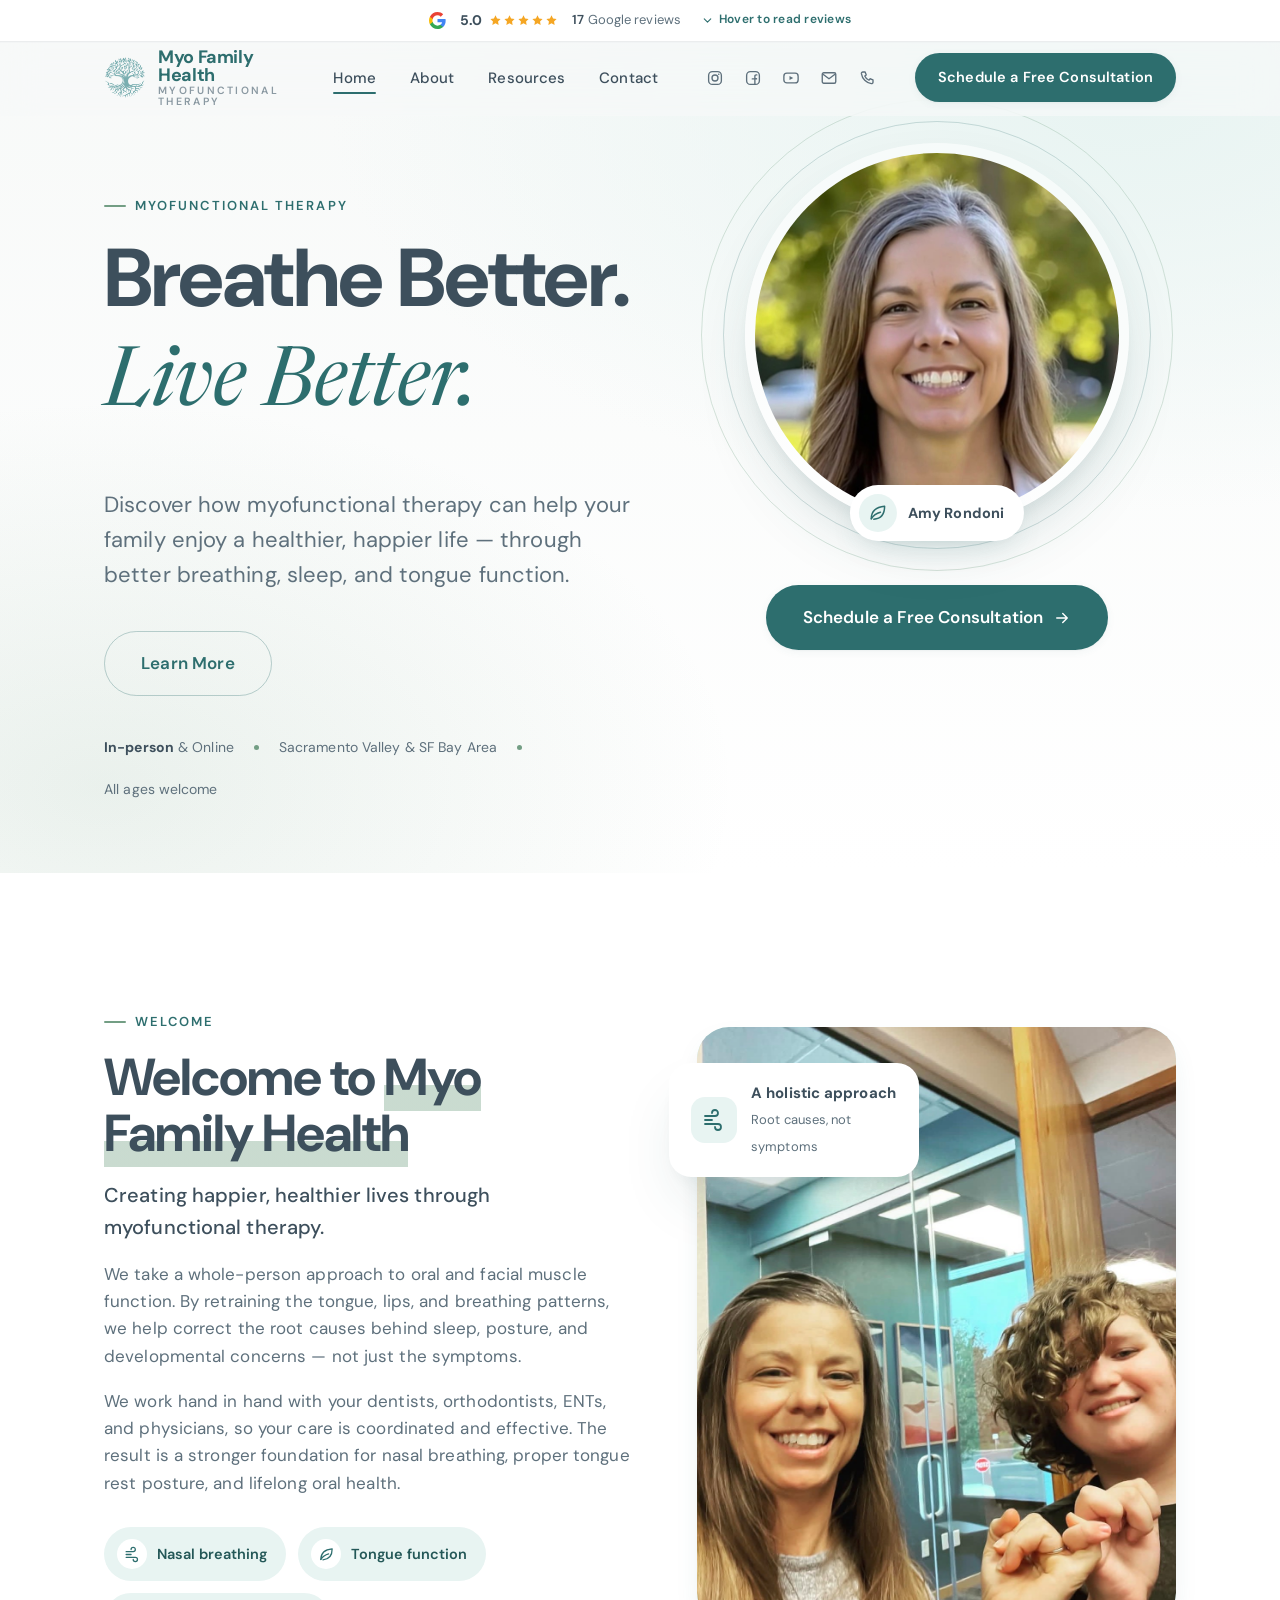
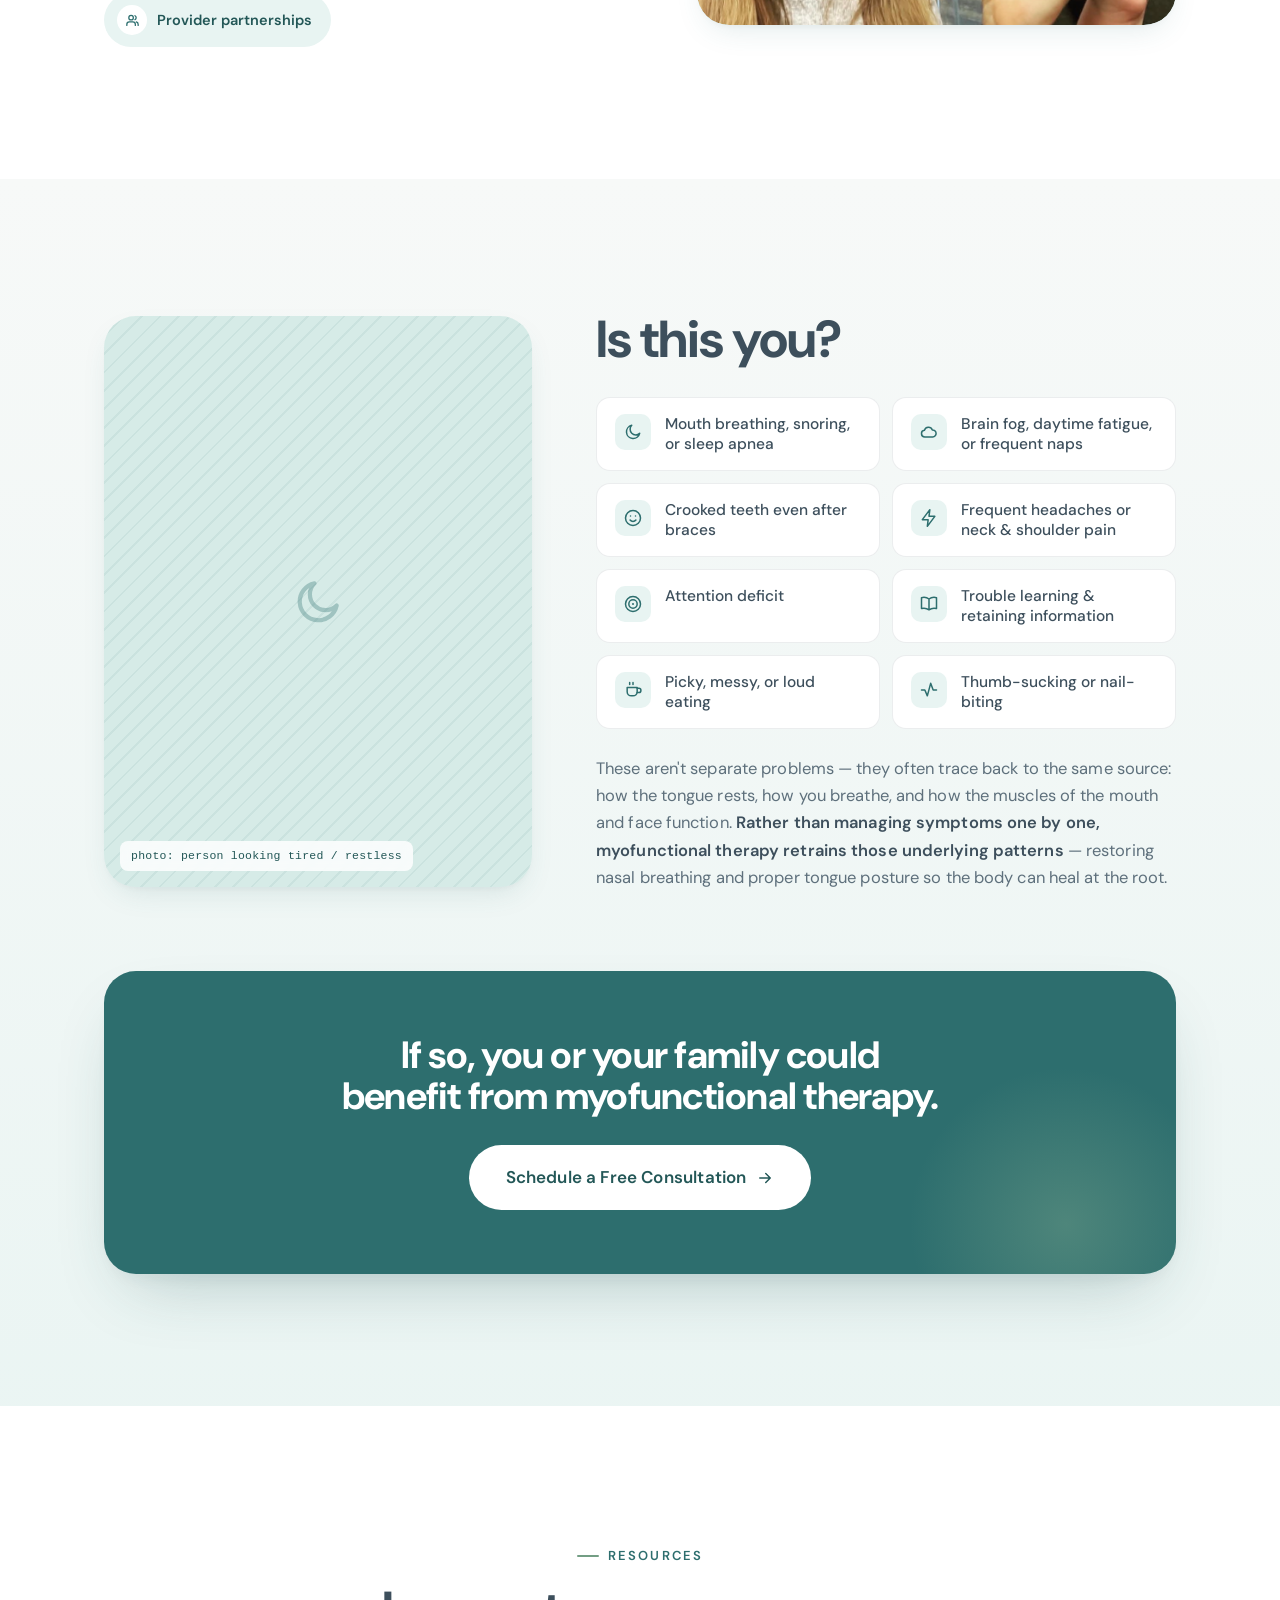
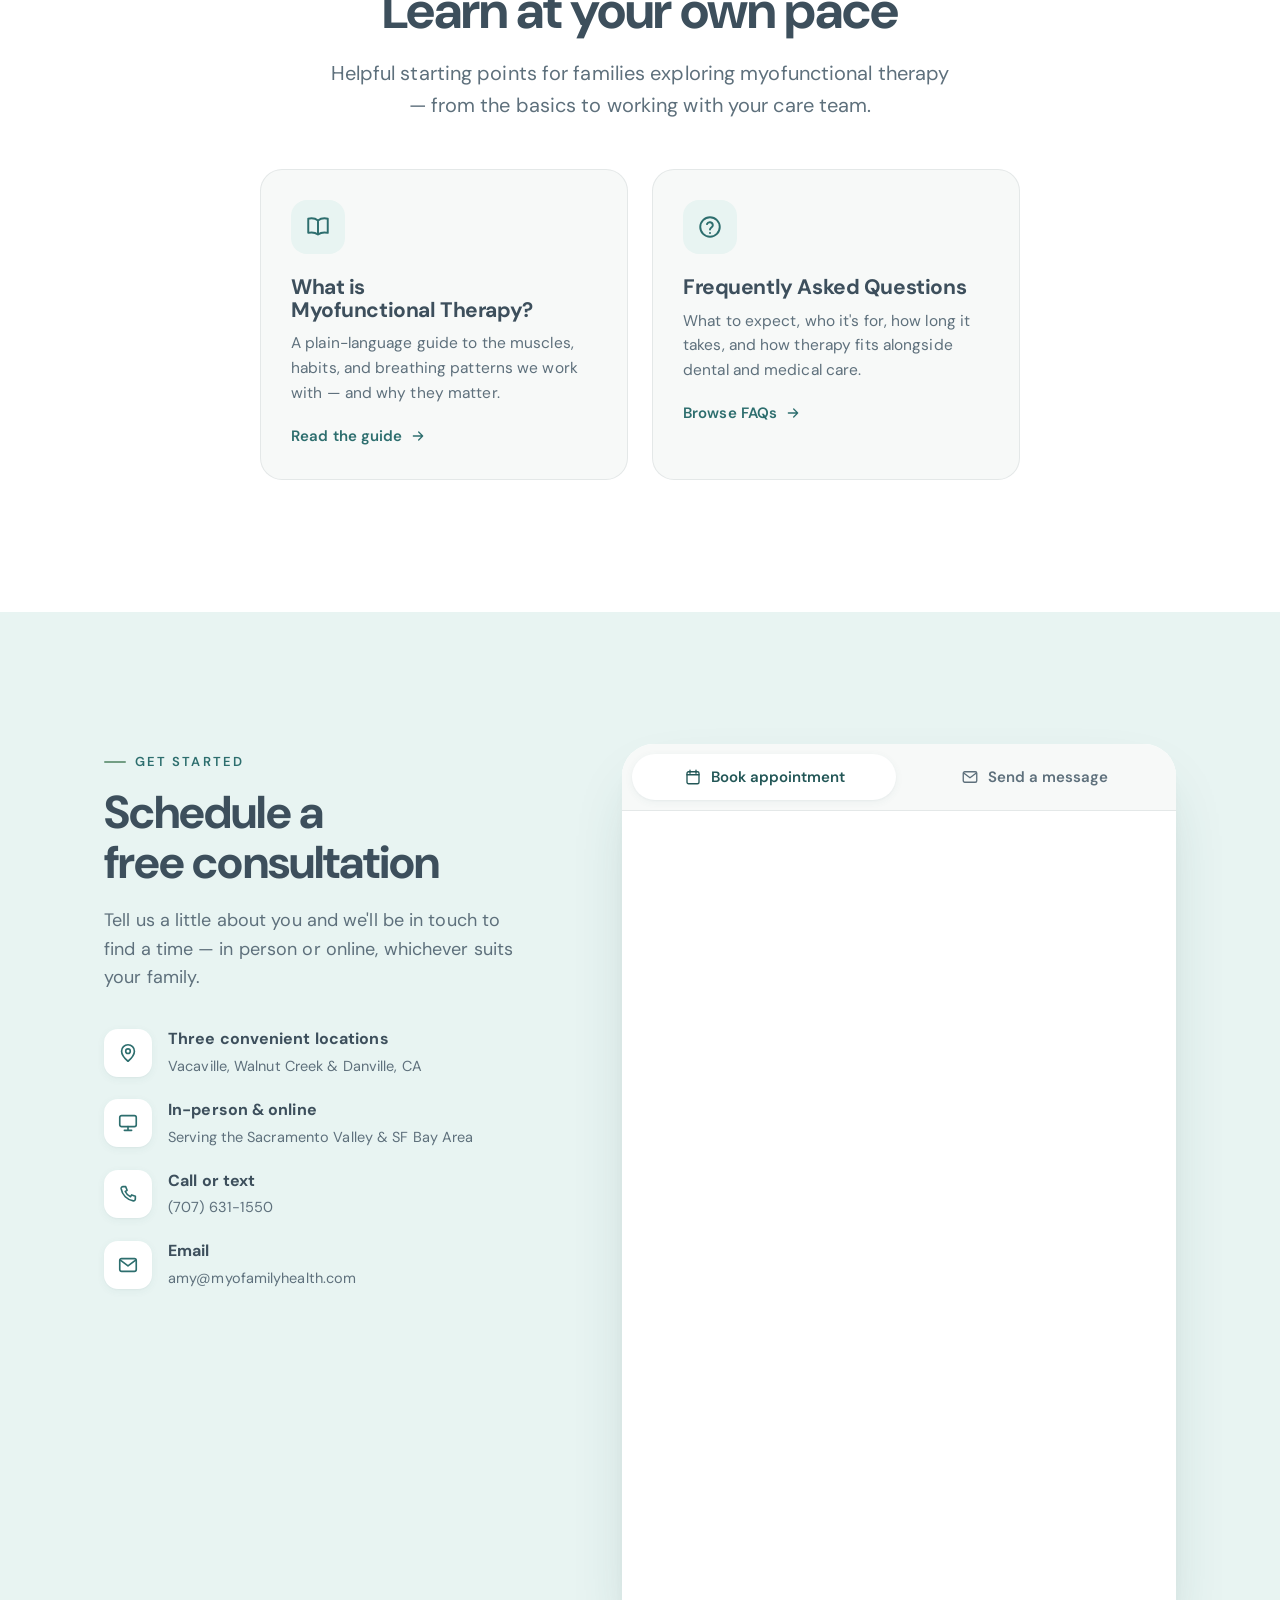
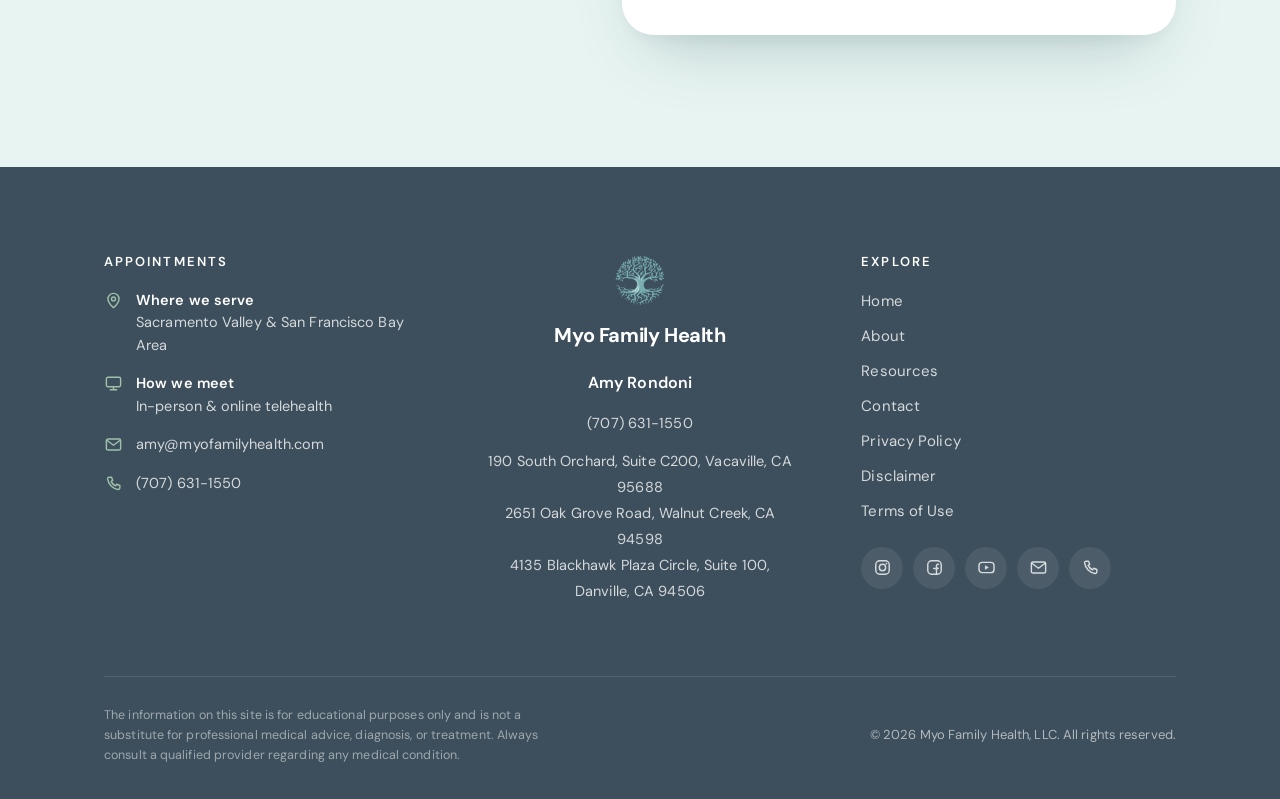
==== commit 114bc19f: "Add ZIP codes, sitemap.xml, and robots.txt - Add verified postal codes to the three locations in bot" ====
--- a/index.html
+++ b/index.html
@@ -103,6 +103,7 @@
         "streetAddress": "190 South Orchard, Suite C200",
         "addressLocality": "Vacaville",
         "addressRegion": "CA",
+        "postalCode": "95688",
         "addressCountry": "US"
       },
       "areaServed": ["Sacramento Valley", "San Francisco Bay Area"]
@@ -121,6 +122,7 @@
         "streetAddress": "2651 Oak Grove Road",
         "addressLocality": "Walnut Creek",
         "addressRegion": "CA",
+        "postalCode": "94598",
         "addressCountry": "US"
       },
       "areaServed": ["Sacramento Valley", "San Francisco Bay Area"]
@@ -139,6 +141,7 @@
         "streetAddress": "4135 Blackhawk Plaza Circle, Suite 100",
         "addressLocality": "Danville",
         "addressRegion": "CA",
+        "postalCode": "94506",
         "addressCountry": "US"
       },
       "areaServed": ["Sacramento Valley", "San Francisco Bay Area"]
@@ -685,7 +688,7 @@
         <div class="footer-meta">
           <div class="name">Amy Rondoni</div>
           <div style="margin-top:12px;"><a href="tel:+17076311550">(707) 631-1550</a></div>
-          <div style="margin-top:12px;">190 South Orchard, Suite C200, Vacaville, CA<br />2651 Oak Grove Road, Walnut Creek, CA<br />4135 Blackhawk Plaza Circle, Suite 100, Danville, CA</div>
+          <div style="margin-top:12px;">190 South Orchard, Suite C200, Vacaville, CA 95688<br />2651 Oak Grove Road, Walnut Creek, CA 94598<br />4135 Blackhawk Plaza Circle, Suite 100, Danville, CA 94506</div>
         </div>
       </div>
 
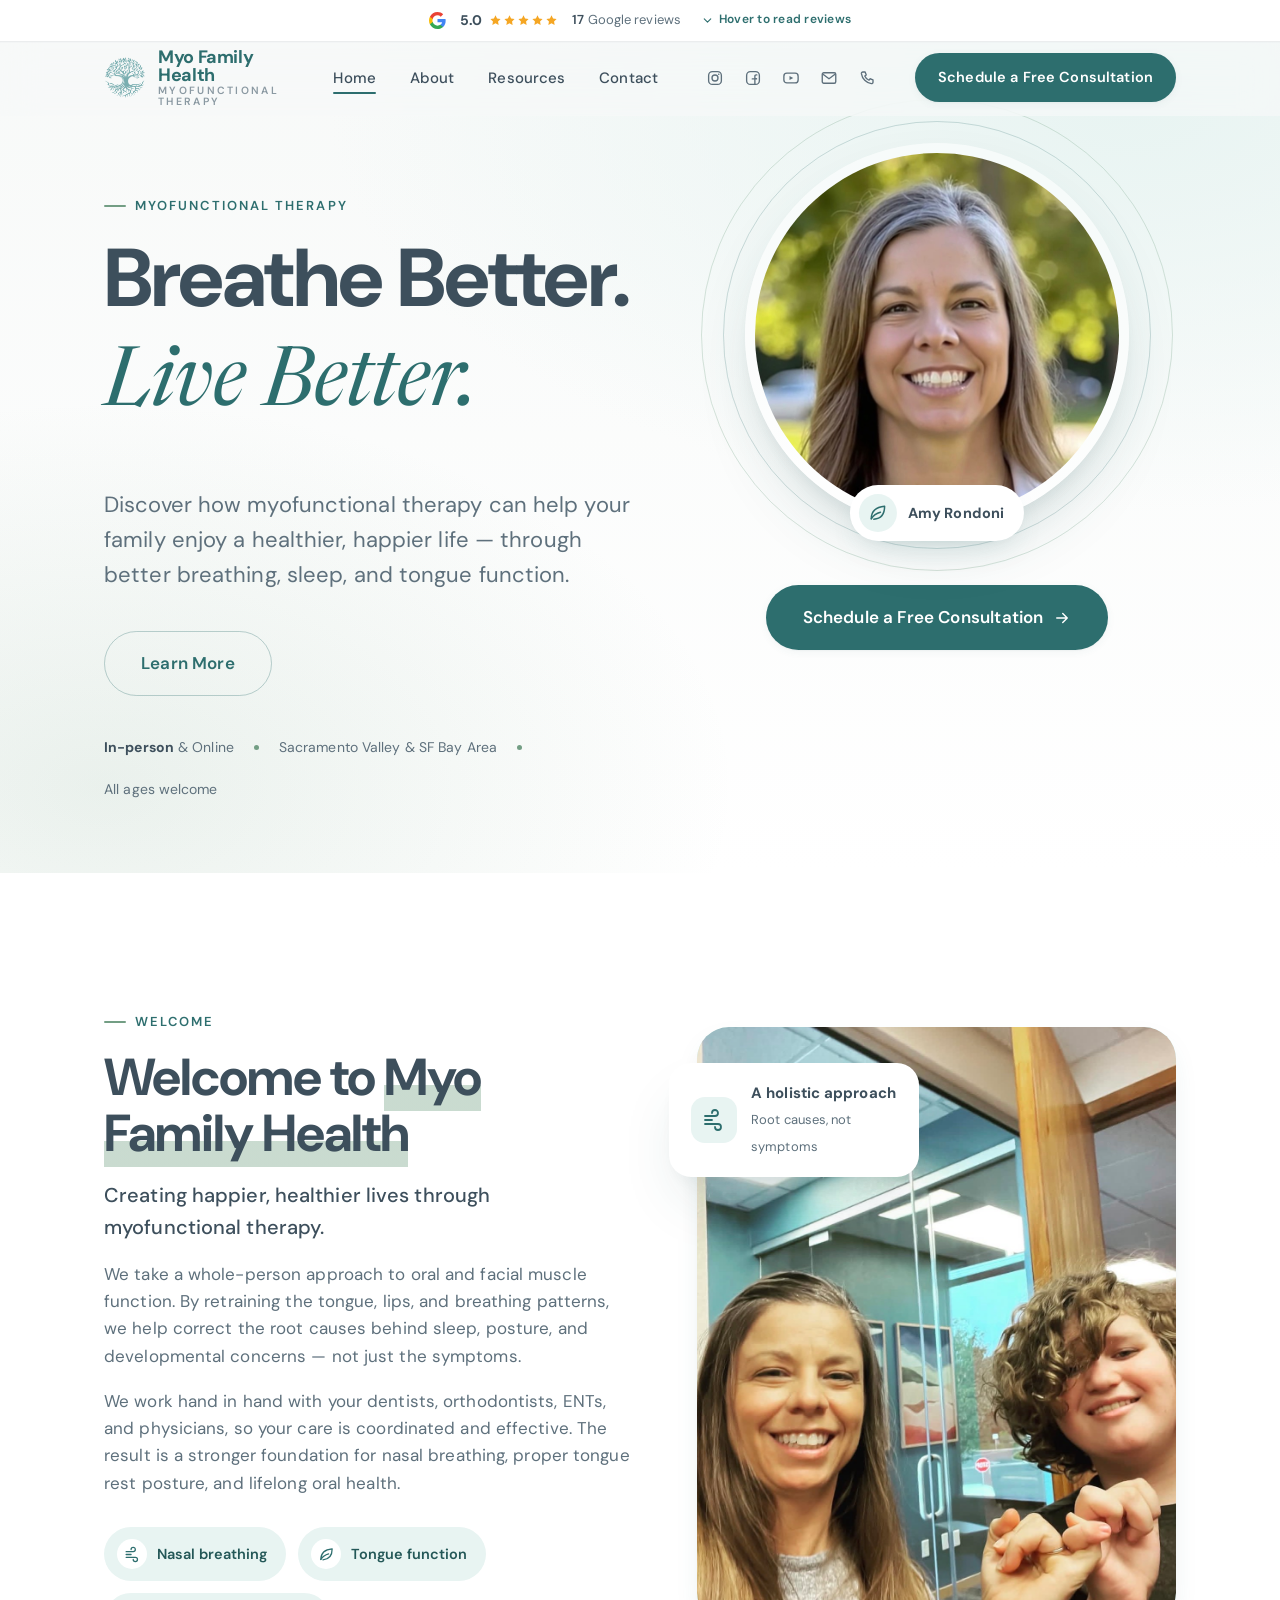
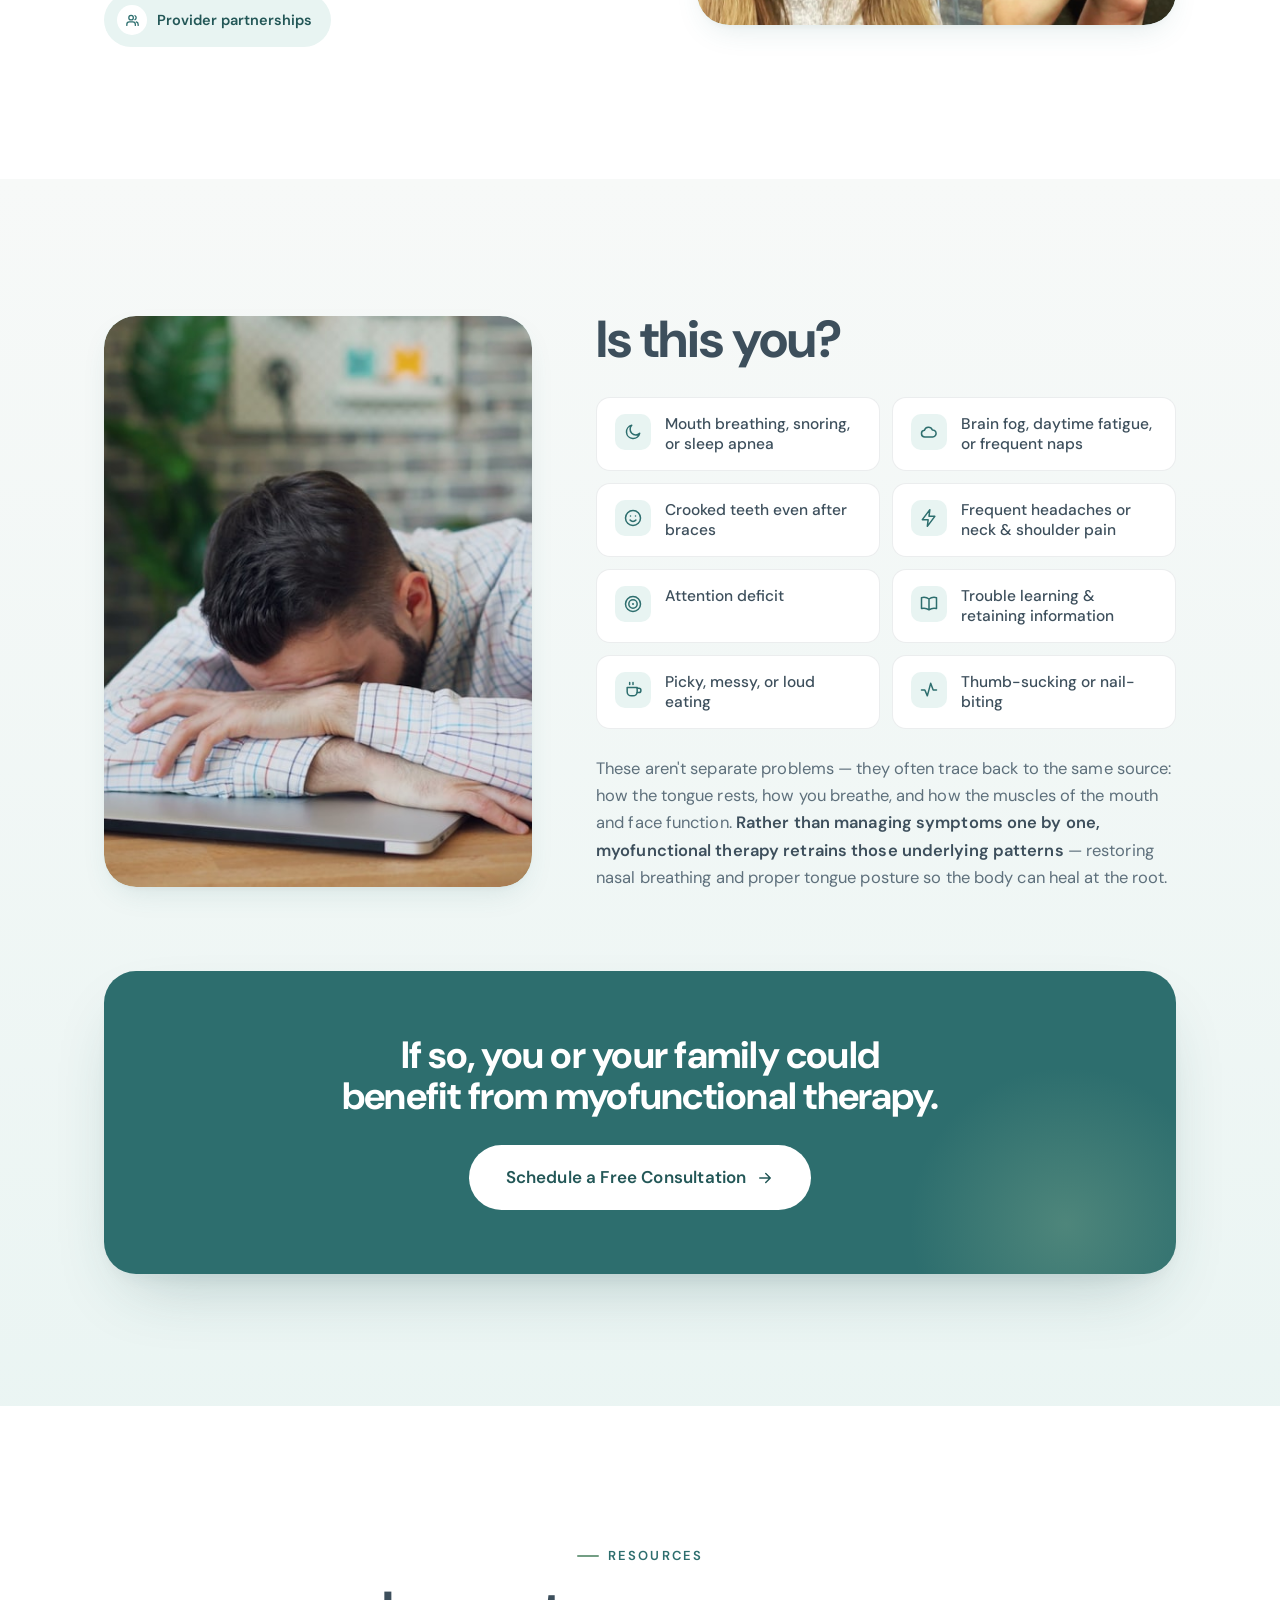
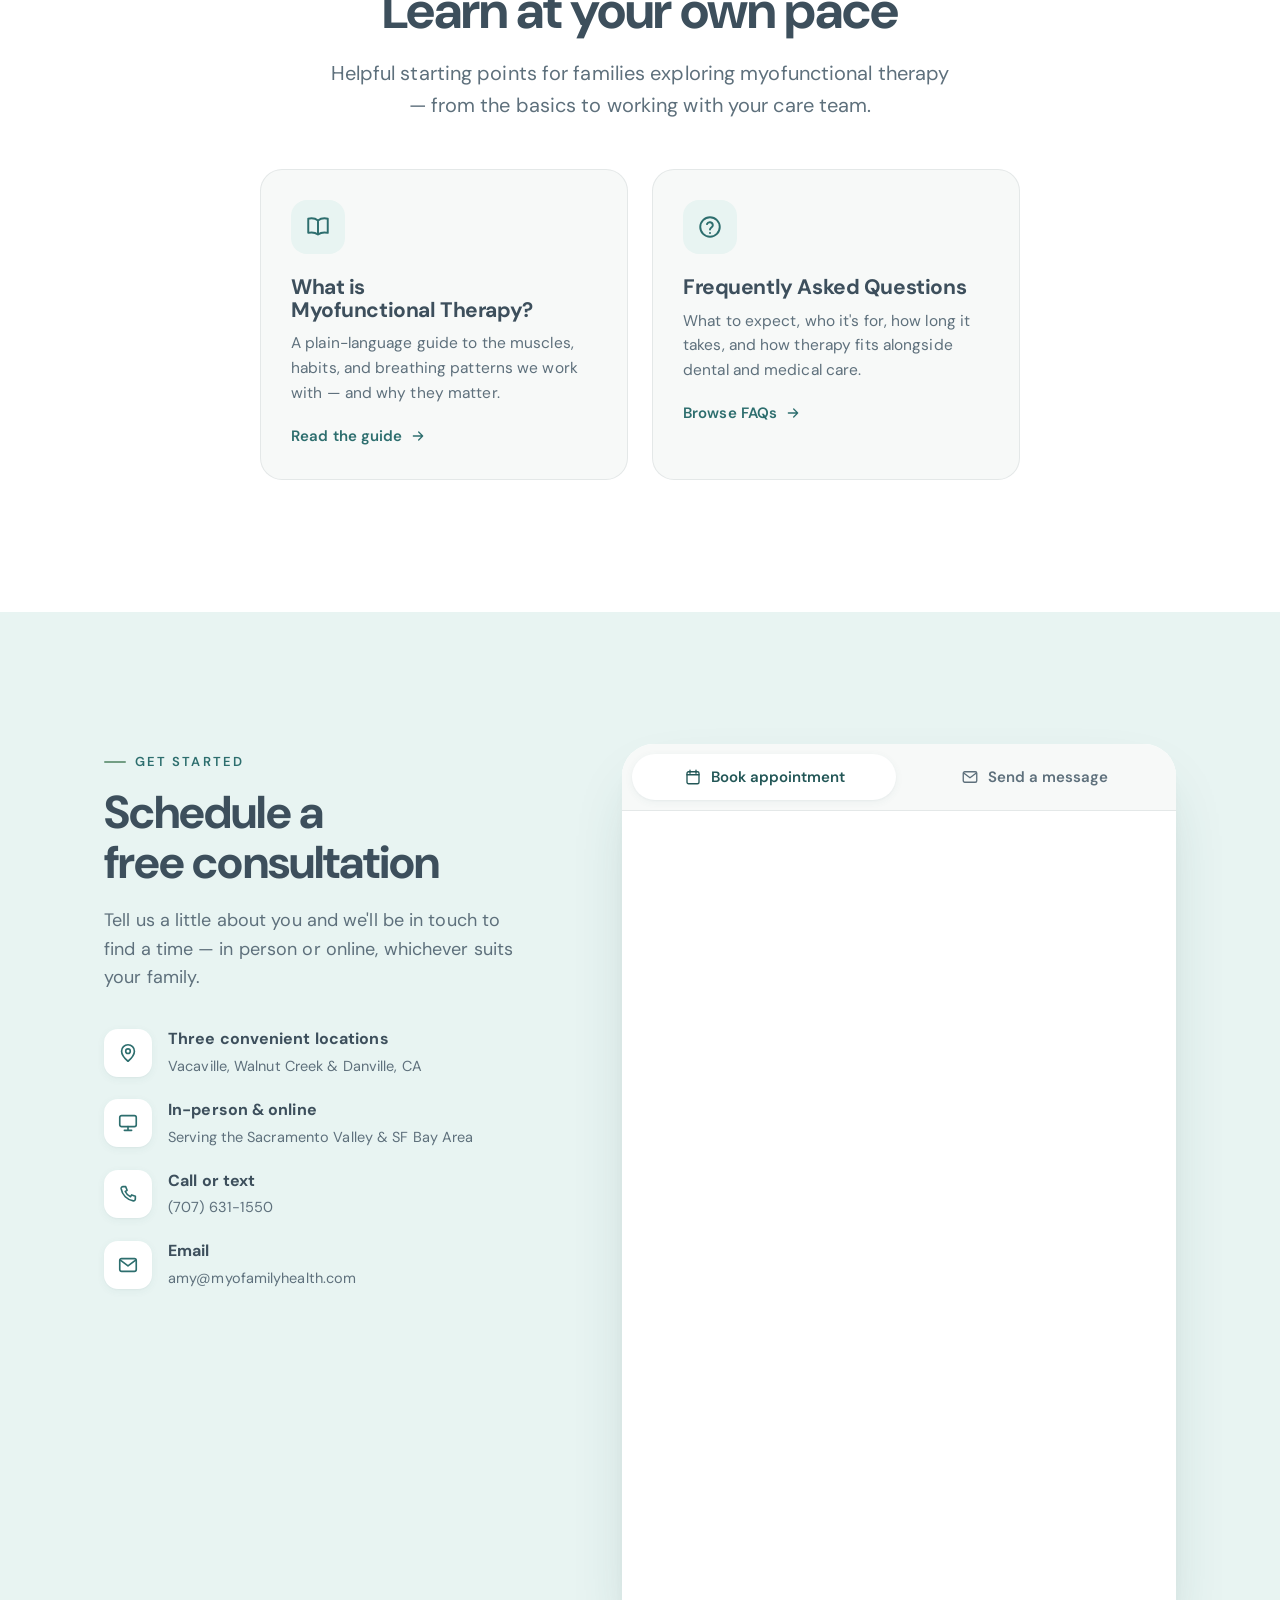
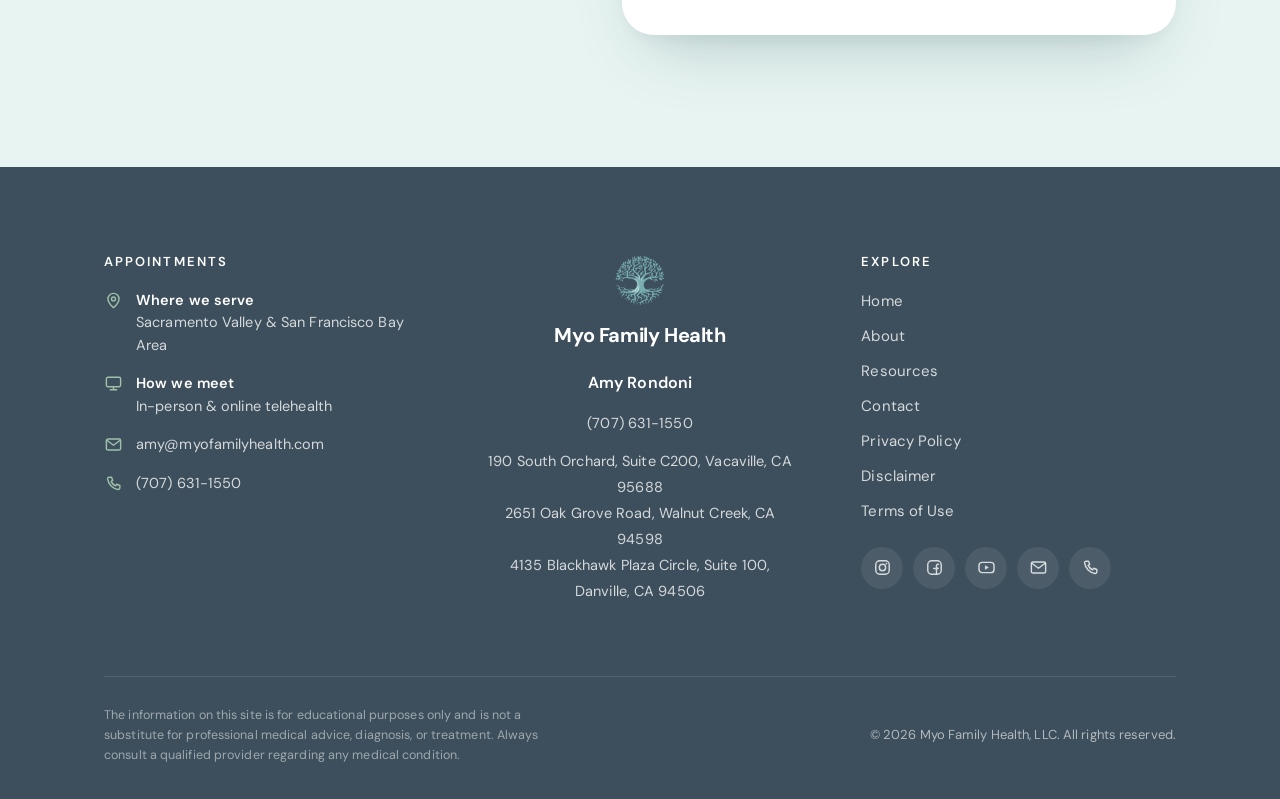
==== commit 5cf8b64c: "Add photo to the symptoms ("Is this you?") section Replace the placeholder in the symptoms visual wi" ====
--- a/index.html
+++ b/index.html
@@ -365,9 +365,8 @@
   <div class="wrap">
     <div class="symptoms-grid">
       <div class="symptoms-visual reveal">
-        <div class="ph">
-          <svg class="ph-icon"><use href="#ic-moon"/></svg>
-          <span class="ph-label">photo: person looking tired / restless</span>
+        <div class="ph symptoms-photo">
+          <img src="assets/symptoms-tired.jpg" alt="A tired person resting their head on a desk, struggling with daytime fatigue" />
         </div>
       </div>
       <div class="symptoms-text">
--- a/styles.css
+++ b/styles.css
@@ -748,6 +748,8 @@
 }
 .symptoms-visual .ph { aspect-ratio: 3/4; border-radius: var(--r-lg); }
 .symptoms-visual { position: relative; }
+.symptoms-photo { background: none; }
+.symptoms-photo img { width: 100%; height: 100%; object-fit: cover; object-position: 58% 42%; border-radius: var(--r-lg); display: block; }
 
 .check-list {
   display: grid;
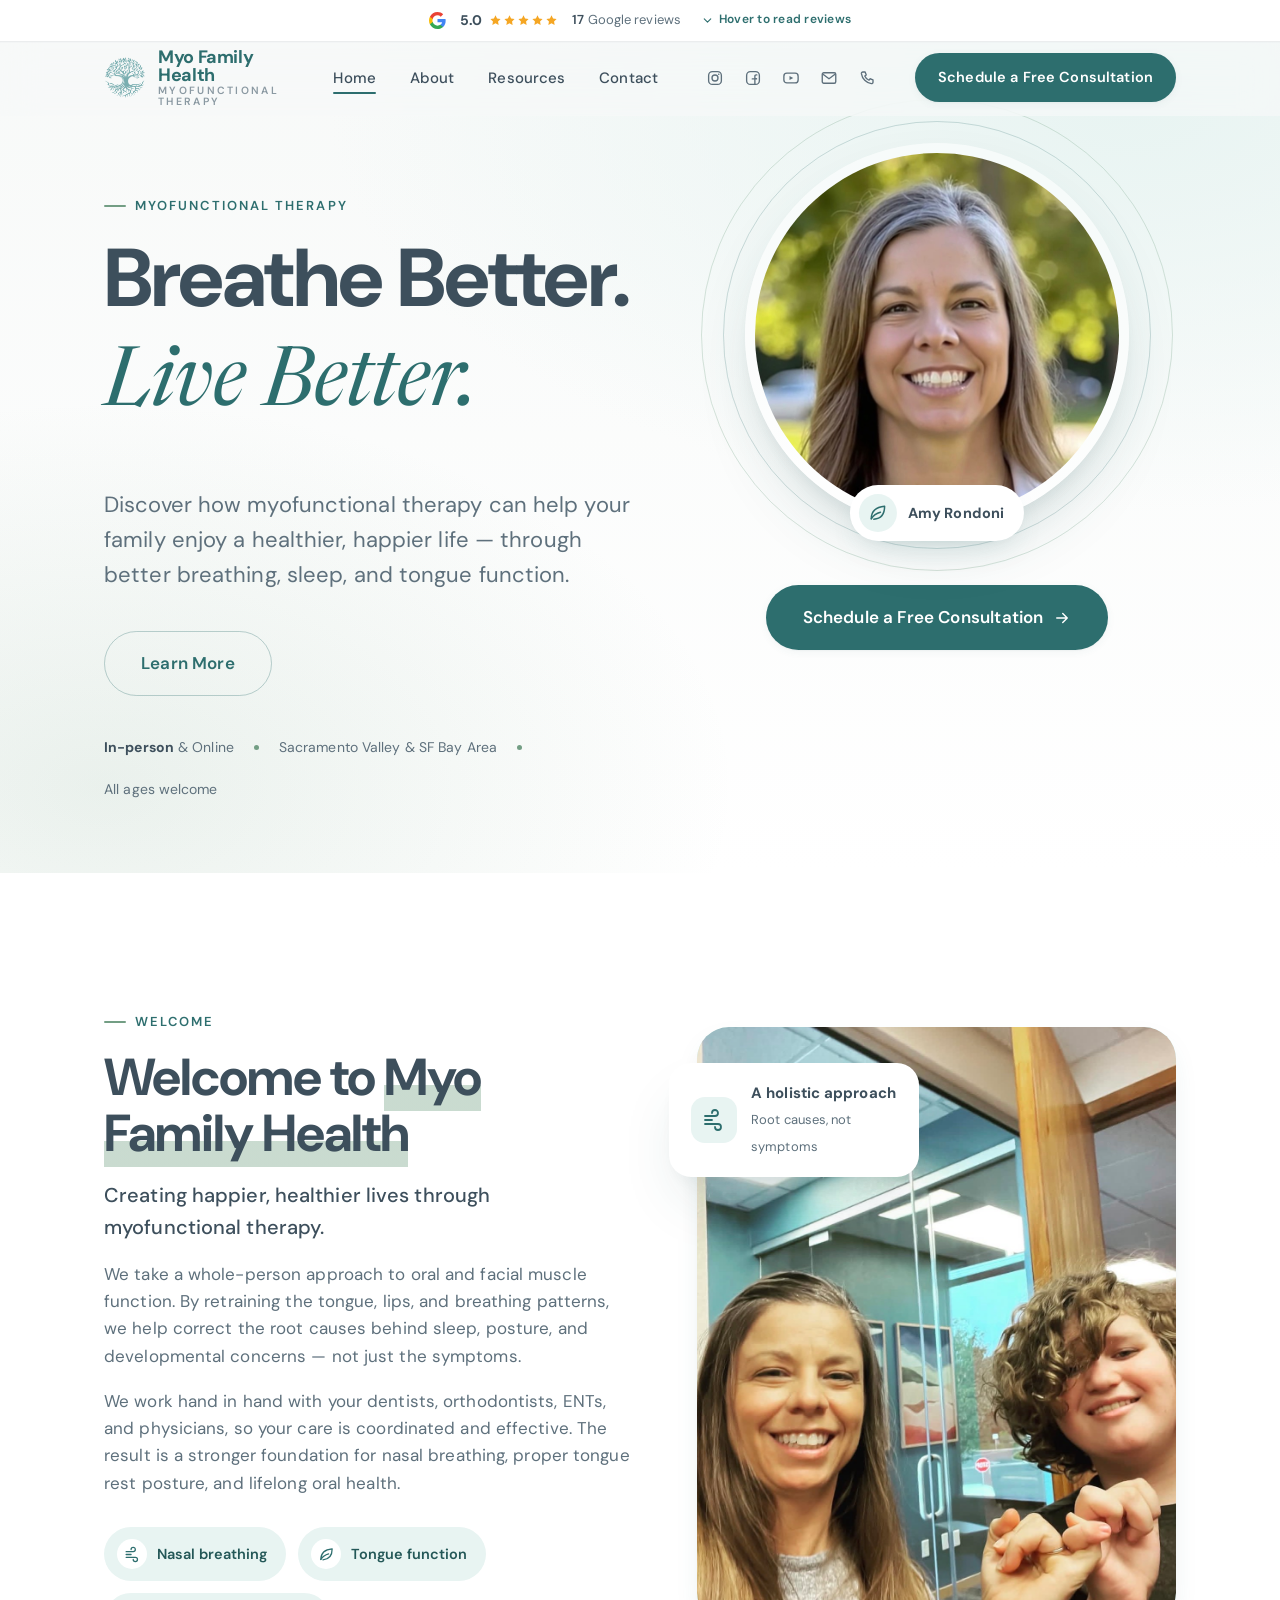
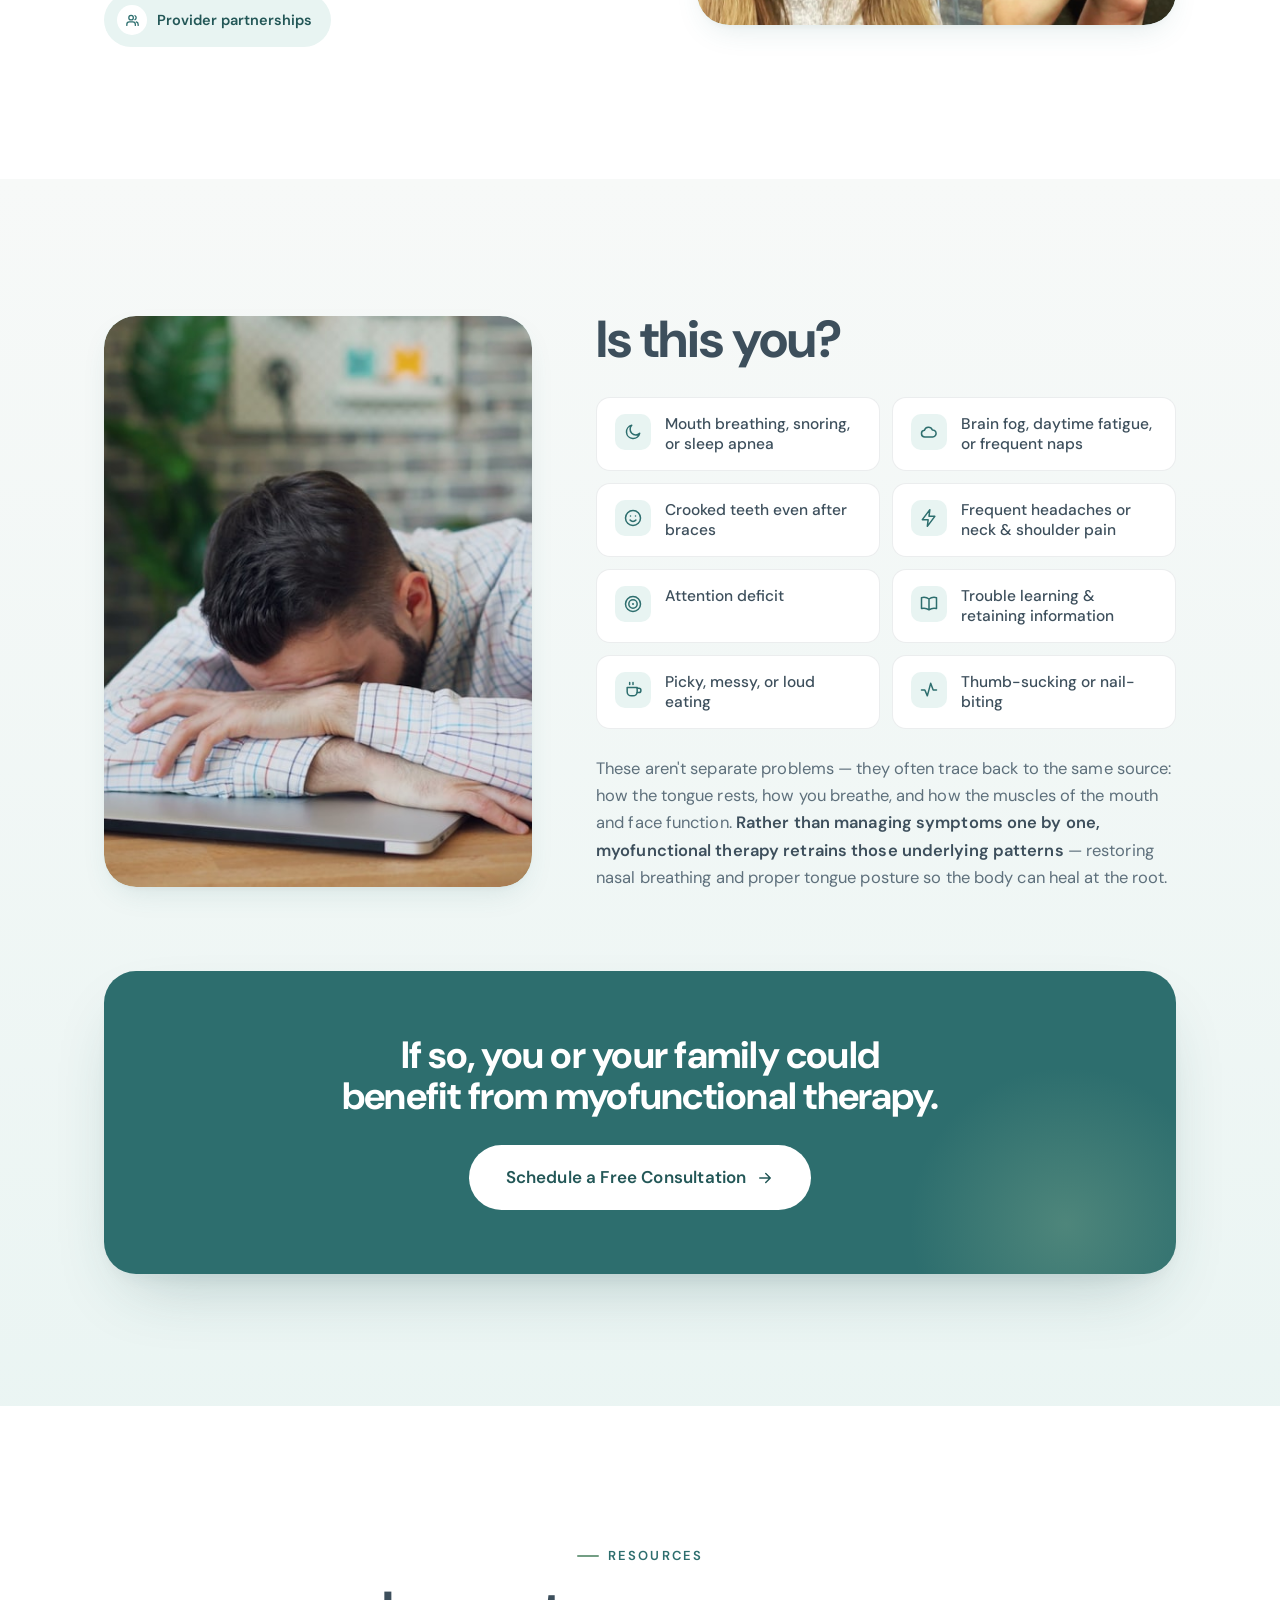
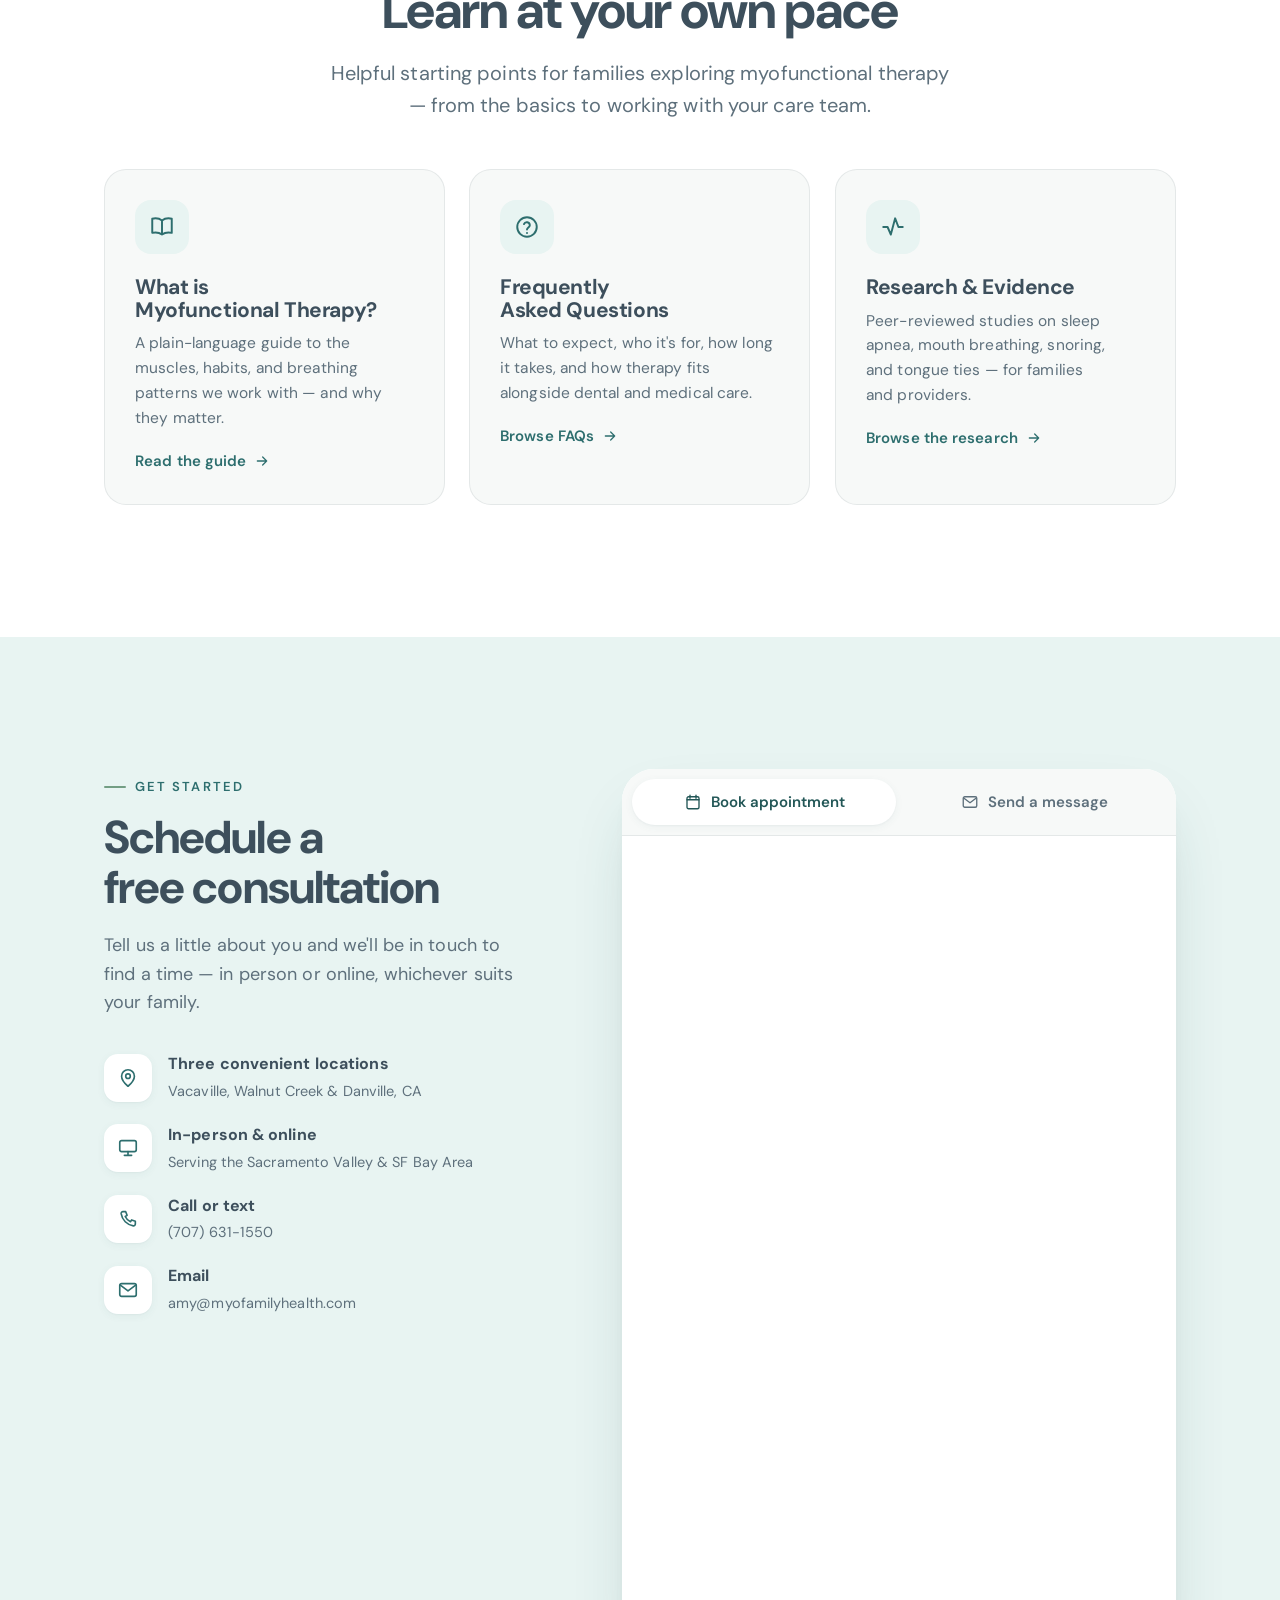
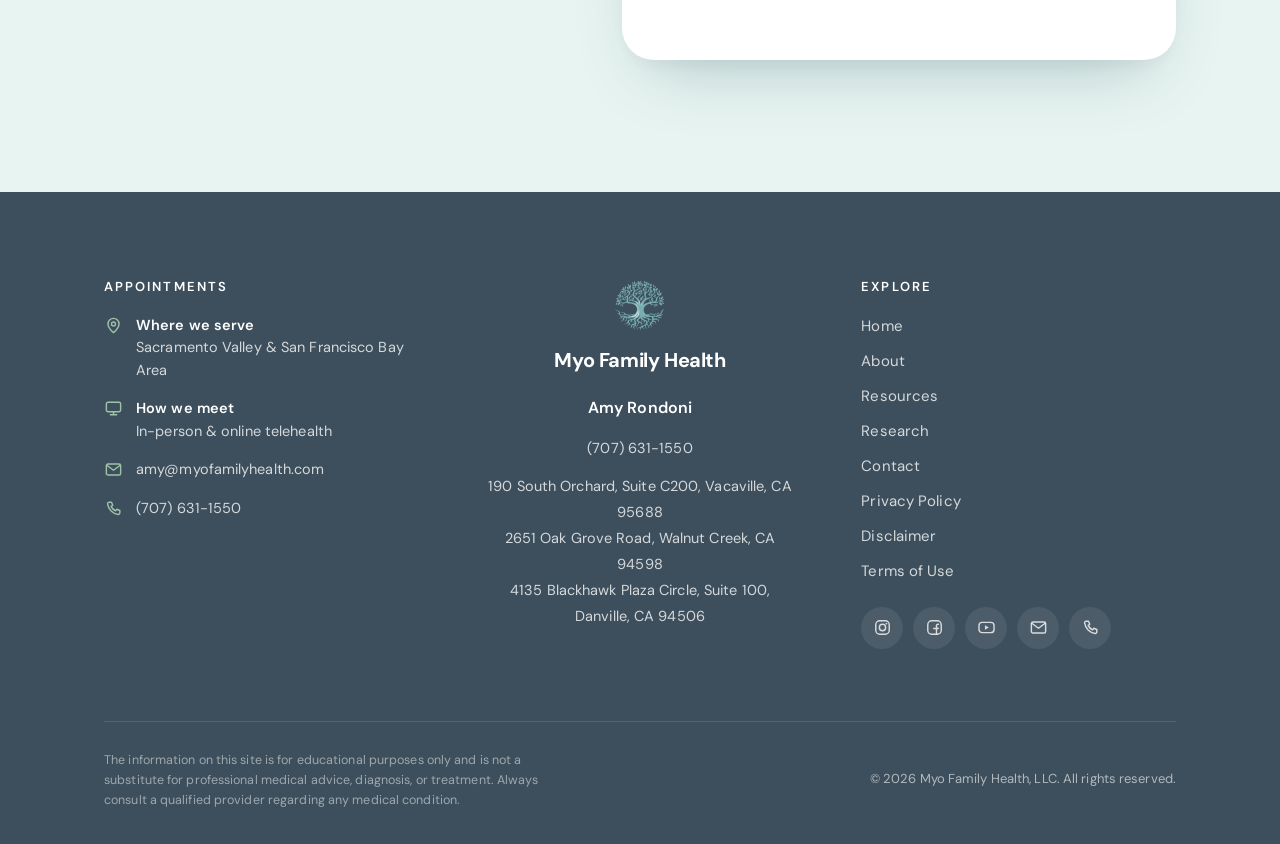
==== commit a087e720: "Add myofunctional disorder research page - New research.html: a "Myofunctional Disorder Resources" p" ====
--- a/index.html
+++ b/index.html
@@ -413,6 +413,12 @@
         <p>What to expect, who it's for, how long it takes, and how therapy fits alongside dental and medical care.</p>
         <a class="link" href="#faq" data-modal="faq">Browse FAQs <svg><use href="#ic-arrow"/></svg></a>
       </article>
+      <article class="res-card reveal" data-delay="3">
+        <span class="ic"><svg><use href="#ic-activity"/></svg></span>
+        <h3>Research &amp; Evidence</h3>
+        <p>Peer-reviewed studies on sleep apnea, mouth breathing, snoring, and tongue ties — for families and providers.</p>
+        <a class="link" href="research.html">Browse the research <svg><use href="#ic-arrow"/></svg></a>
+      </article>
     </div>
   </div>
 </section>
@@ -697,10 +703,11 @@
           <a href="#home">Home</a>
           <a href="#about">About</a>
           <a href="#resources">Resources</a>
+          <a href="research.html">Research</a>
           <a href="#contact">Contact</a>
           <a href="#">Privacy Policy</a>
           <a href="#">Disclaimer</a>
-          <a href="#">Terms of Use</a>
+          <a href="terms-of-use.html">Terms of Use</a>
         </nav>
         <div class="footer-social">
           <a href="https://www.instagram.com/myofamilyhealth?utm_source=qr" target="_blank" rel="noopener" aria-label="Instagram"><svg><use href="#ic-instagram"/></svg></a>
--- a/styles.css
+++ b/styles.css
@@ -833,10 +833,10 @@
 .resources { background: var(--white); }
 .res-grid {
   display: grid;
-  grid-template-columns: repeat(2, 1fr);
+  grid-template-columns: repeat(3, 1fr);
   gap: 24px;
   margin: 48px auto 0;
-  max-width: 760px;
+  max-width: 1080px;
 }
 .res-card {
   border: 1px solid var(--line);
@@ -982,6 +982,183 @@
 .form-success .ic svg { width: 32px; height: 32px; }
 .form-success h3 { font-size: 24px; }
 .form-success p { color: var(--slate-soft); margin-top: 10px; }
+
+/* ===================== Legal / content pages ===================== */
+.legal-nav {
+  position: sticky;
+  top: 0;
+  z-index: 100;
+  background: rgba(247, 249, 248, 0.85);
+  backdrop-filter: blur(18px) saturate(140%);
+  -webkit-backdrop-filter: blur(18px) saturate(140%);
+  border-bottom: 1px solid var(--line);
+}
+.legal-nav .wrap {
+  display: flex;
+  align-items: center;
+  gap: 18px;
+  height: var(--nav-h);
+}
+.legal-nav .brand { margin-right: auto; }
+.legal-back {
+  display: inline-flex;
+  align-items: center;
+  gap: 8px;
+  font-size: 15px;
+  font-weight: 600;
+  color: var(--teal);
+  padding: 8px 14px;
+  border-radius: var(--r-pill);
+  transition: background .2s ease;
+}
+.legal-back:hover { background: var(--mint); }
+.legal-back svg { width: 18px; height: 18px; transform: rotate(180deg); }
+.legal-nav .btn { padding: 12px 22px; font-size: 14.5px; }
+
+.legal-hero {
+  background:
+    radial-gradient(120% 90% at 88% 10%, var(--mint) 0%, rgba(232,244,242,0) 55%),
+    linear-gradient(180deg, var(--offwhite), var(--white));
+  border-bottom: 1px solid var(--line);
+  padding-block: clamp(44px, 7vw, 88px) clamp(28px, 4vw, 44px);
+}
+.legal-hero h1 { font-size: clamp(34px, 5vw, 56px); margin-top: 14px; }
+.legal-intro {
+  margin-top: 20px;
+  max-width: 72ch;
+  color: var(--slate-soft);
+  font-size: clamp(16px, 1.6vw, 18px);
+  line-height: 1.75;
+}
+
+.legal-body { padding-block: clamp(40px, 6vw, 72px); background: var(--white); }
+.legal-doc { max-width: 800px; margin-inline: auto; }
+.legal-doc h2 {
+  font-size: clamp(21px, 2.4vw, 27px);
+  margin-top: 44px;
+  padding-top: 30px;
+  border-top: 1px solid var(--line);
+}
+.legal-doc h2:first-of-type { border-top: none; padding-top: 0; margin-top: 6px; }
+.legal-doc p { margin-top: 15px; color: var(--slate-soft); line-height: 1.78; }
+.legal-doc strong { color: var(--slate); font-weight: 600; }
+.legal-doc a { color: var(--teal); text-decoration: underline; text-underline-offset: 2px; }
+.legal-doc a:hover { color: var(--teal-deep); }
+.legal-doc ul {
+  margin-top: 16px;
+  padding-left: 0;
+  list-style: none;
+  display: grid;
+  gap: 12px;
+}
+.legal-doc ul li {
+  position: relative;
+  padding-left: 26px;
+  color: var(--slate-soft);
+  line-height: 1.75;
+}
+.legal-doc ul li::before {
+  content: "";
+  position: absolute;
+  left: 4px;
+  top: 11px;
+  width: 7px;
+  height: 7px;
+  border-radius: 50%;
+  background: var(--sage-deep);
+}
+.legal-defs p { margin-top: 14px; }
+
+/* Research / resources page */
+.research-tagline {
+  margin-top: 10px;
+  font-family: var(--font-serif);
+  font-style: italic;
+  font-size: clamp(18px, 2vw, 22px);
+  color: var(--teal);
+}
+.research-doc { max-width: 820px; margin-inline: auto; }
+.research-disclaimer {
+  font-size: 14px;
+  color: var(--slate-faint);
+  padding: 14px 18px;
+  background: var(--offwhite);
+  border: 1px solid var(--line);
+  border-radius: var(--r-sm);
+}
+.research-head {
+  display: flex;
+  align-items: center;
+  gap: 14px;
+  margin-top: 52px;
+  padding-top: 36px;
+  border-top: 1px solid var(--line);
+}
+.research-head:first-of-type { border-top: none; padding-top: 8px; margin-top: 30px; }
+.research-head .ic {
+  display: grid;
+  place-items: center;
+  width: 46px; height: 46px;
+  flex: none;
+  background: var(--mint);
+  color: var(--teal);
+  border-radius: 13px;
+}
+.research-head .ic svg { width: 24px; height: 24px; }
+.research-head h2 { font-size: clamp(20px, 2.3vw, 26px); }
+.research-list { margin-top: 22px; display: grid; gap: 16px; }
+.research-item {
+  border: 1px solid var(--line);
+  border-radius: var(--r-md);
+  background: var(--offwhite);
+  padding: 22px 24px;
+  transition: transform .25s ease, box-shadow .25s ease, background .25s ease, border-color .25s ease;
+}
+.research-item:hover {
+  transform: translateY(-3px);
+  box-shadow: var(--sh-md);
+  background: #fff;
+  border-color: transparent;
+}
+.research-item .r-title {
+  display: inline-flex;
+  align-items: baseline;
+  gap: 8px;
+  font-size: 16.5px;
+  font-weight: 600;
+  color: var(--teal-deep);
+  line-height: 1.45;
+}
+.research-item .r-title:hover { color: var(--teal); }
+.research-item .r-title .r-ext { width: 15px; height: 15px; flex: none; opacity: .55; align-self: center; }
+.research-item .r-note { margin-top: 9px; color: var(--slate-soft); font-size: 15px; line-height: 1.62; }
+.research-item .r-meta {
+  display: inline-flex;
+  align-items: center;
+  margin-top: 14px;
+  padding: 4px 11px;
+  font-size: 11.5px;
+  font-weight: 600;
+  letter-spacing: 0.06em;
+  text-transform: uppercase;
+  color: var(--teal-deep);
+  background: var(--mint);
+  border-radius: var(--r-pill);
+}
+.research-cta {
+  margin-top: 56px;
+  text-align: center;
+  background: var(--mint);
+  border-radius: var(--r-lg);
+  padding: clamp(32px, 5vw, 52px);
+}
+.research-cta h3 { font-size: clamp(22px, 2.6vw, 30px); }
+.research-cta p { margin-top: 12px; color: var(--slate-soft); max-width: 44ch; margin-inline: auto; }
+.research-cta .btn { margin-top: 24px; }
+
+@media (max-width: 560px) {
+  .legal-nav .btn { display: none; }
+}
 
 /* ===================== Footer ===================== */
 .footer {
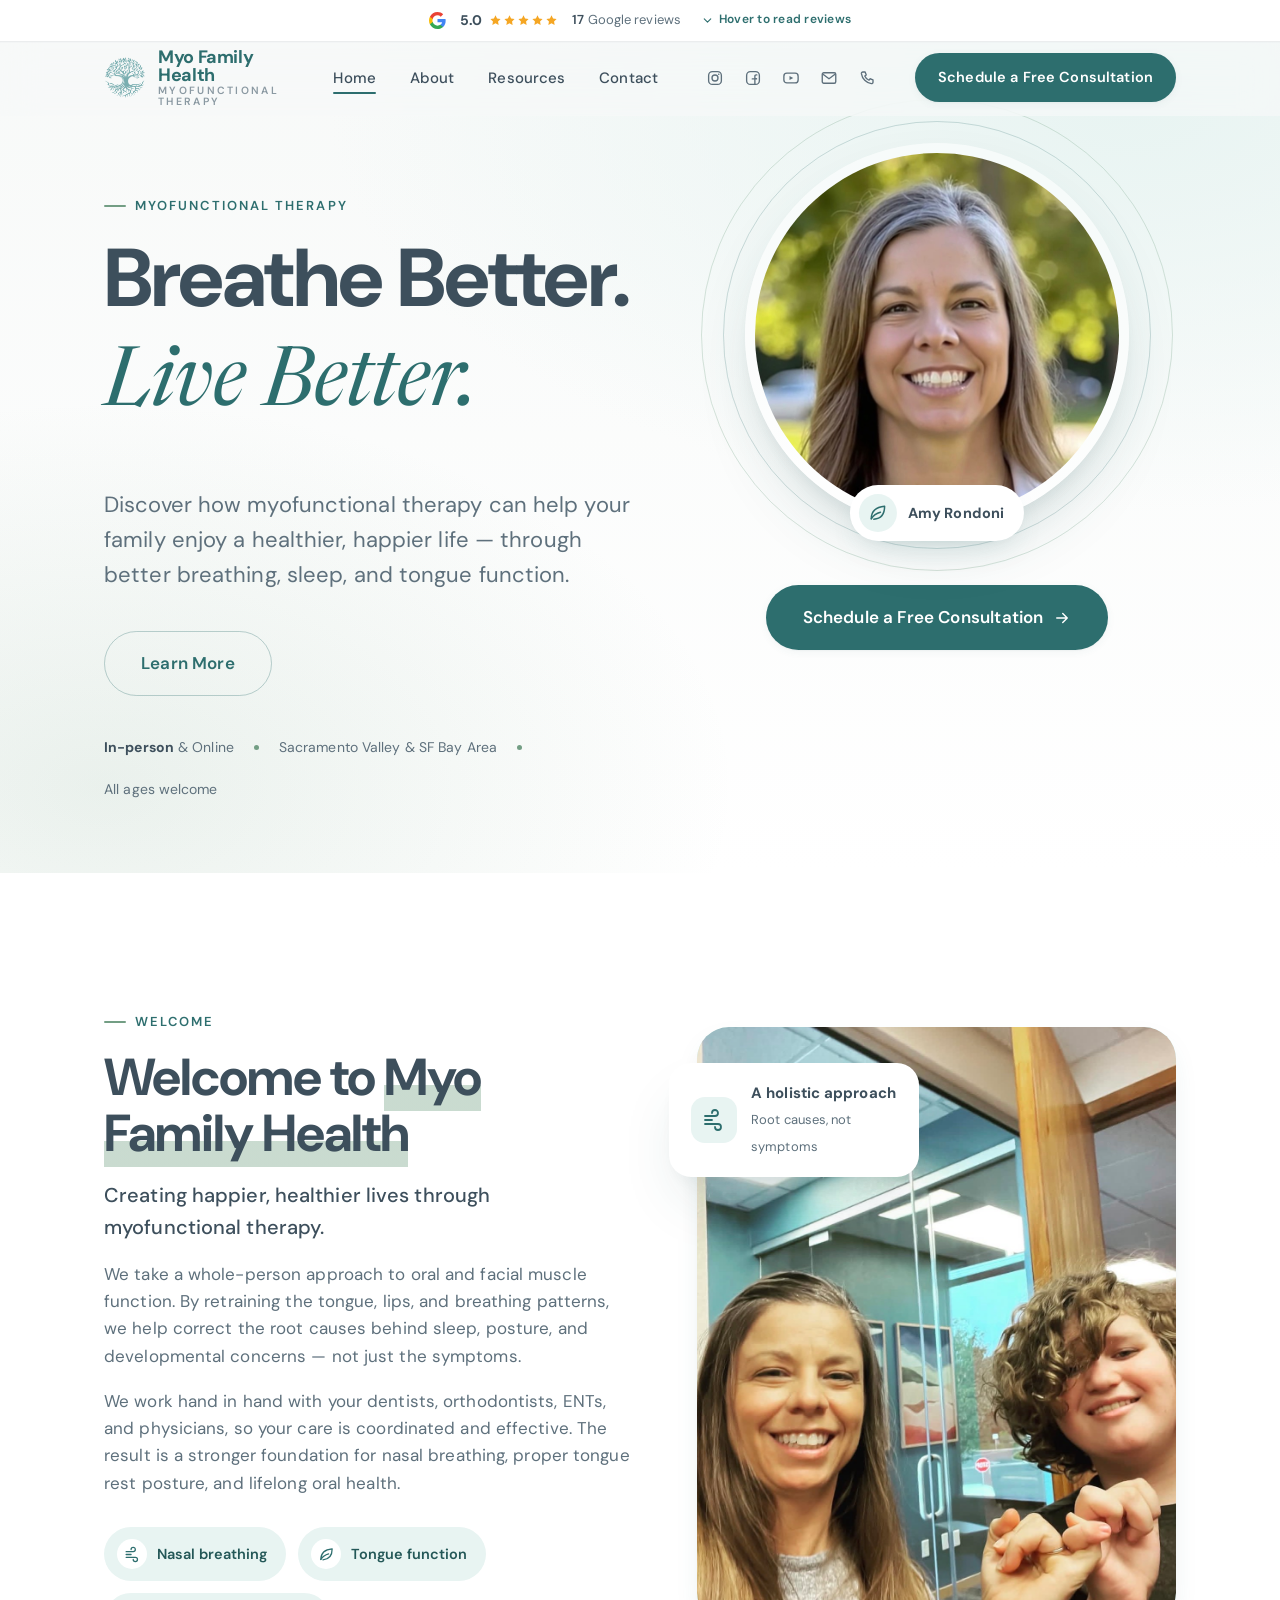
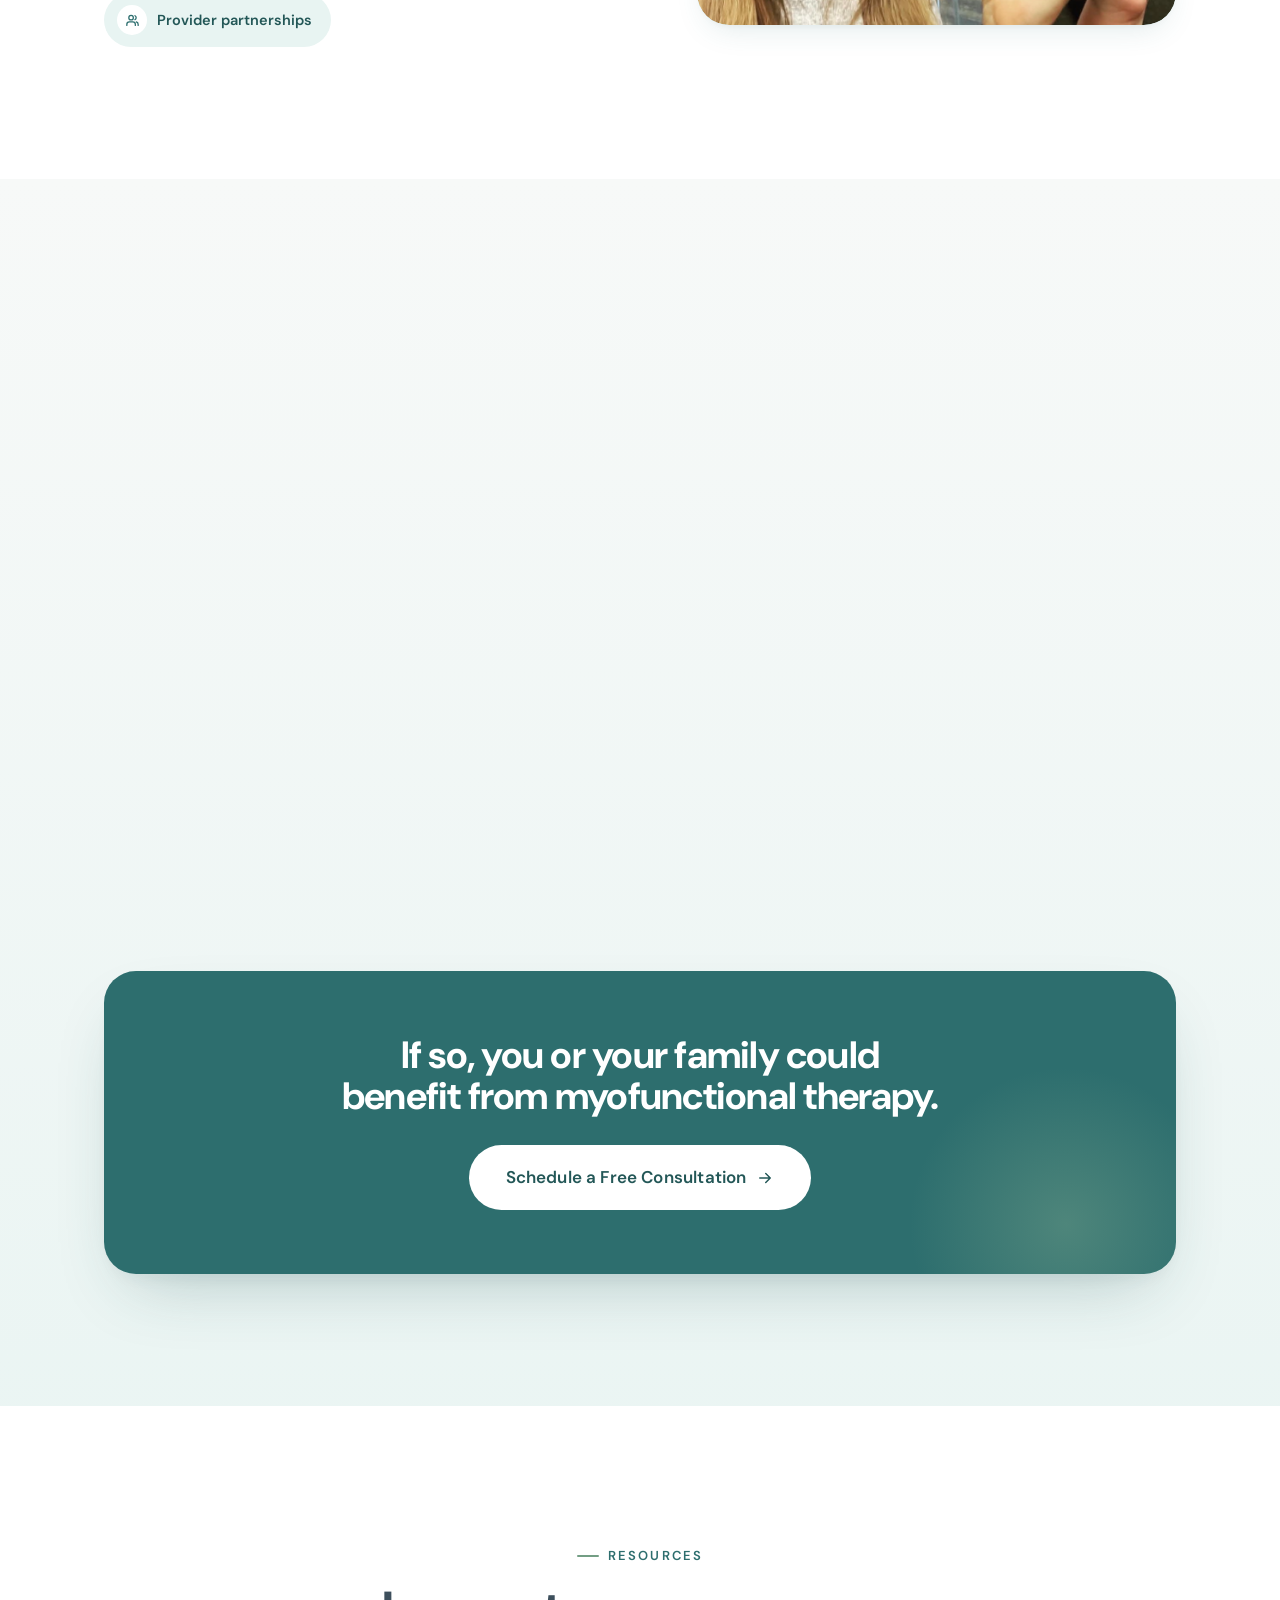
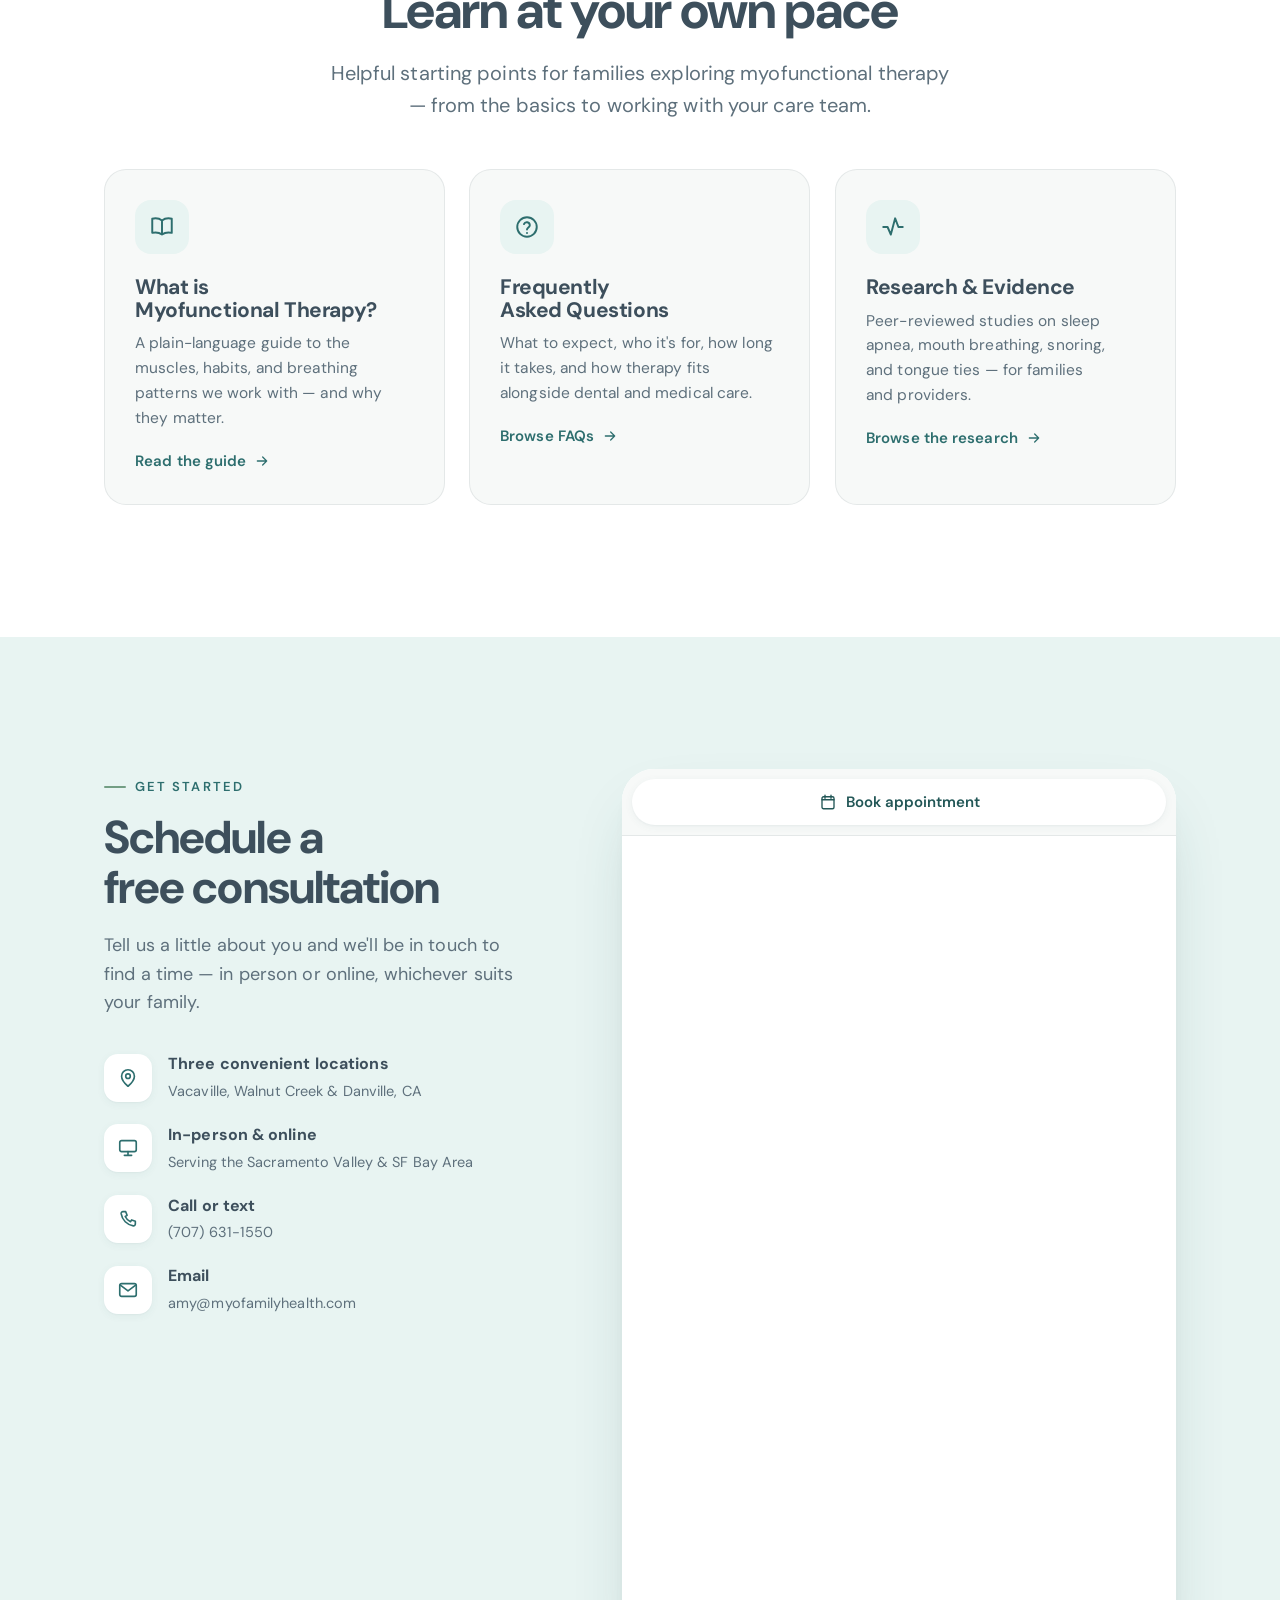
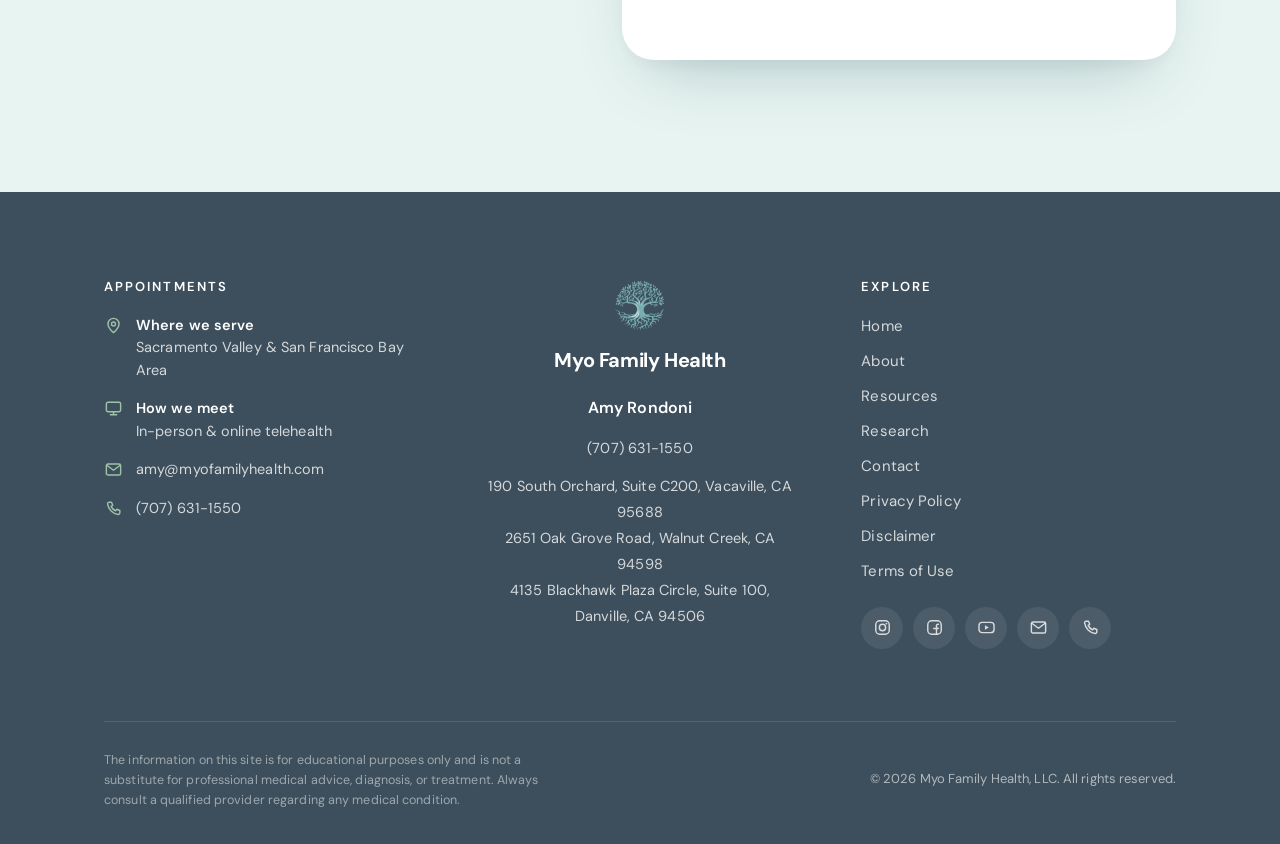
==== commit 0173d6d3: "Remove "Send a message" option from contact section Drop the "Send a message" tab and its contact if" ====
--- a/index.html
+++ b/index.html
@@ -455,9 +455,6 @@
         <button class="widget-tab active" role="tab" aria-selected="true" data-tab="book">
           <svg><use href="#ic-calendar"/></svg> Book appointment
         </button>
-        <button class="widget-tab" role="tab" aria-selected="false" data-tab="message">
-          <svg><use href="#ic-mail"/></svg> Send a message
-        </button>
       </div>
       <div class="widget-frame" data-panel="book">
         <iframe
@@ -467,17 +464,6 @@
           frameborder="0"
           scrolling="no"
           title="Request an Appointment - Myo Family Health"
-          loading="lazy">
-        </iframe>
-      </div>
-      <div class="widget-frame" data-panel="message" hidden>
-        <iframe
-          src="https://amy-rondoni.clientsecure.me/contact-widget"
-          width="100%"
-          height="600"
-          frameborder="0"
-          scrolling="no"
-          title="Contact Myo Family Health"
           loading="lazy">
         </iframe>
       </div>
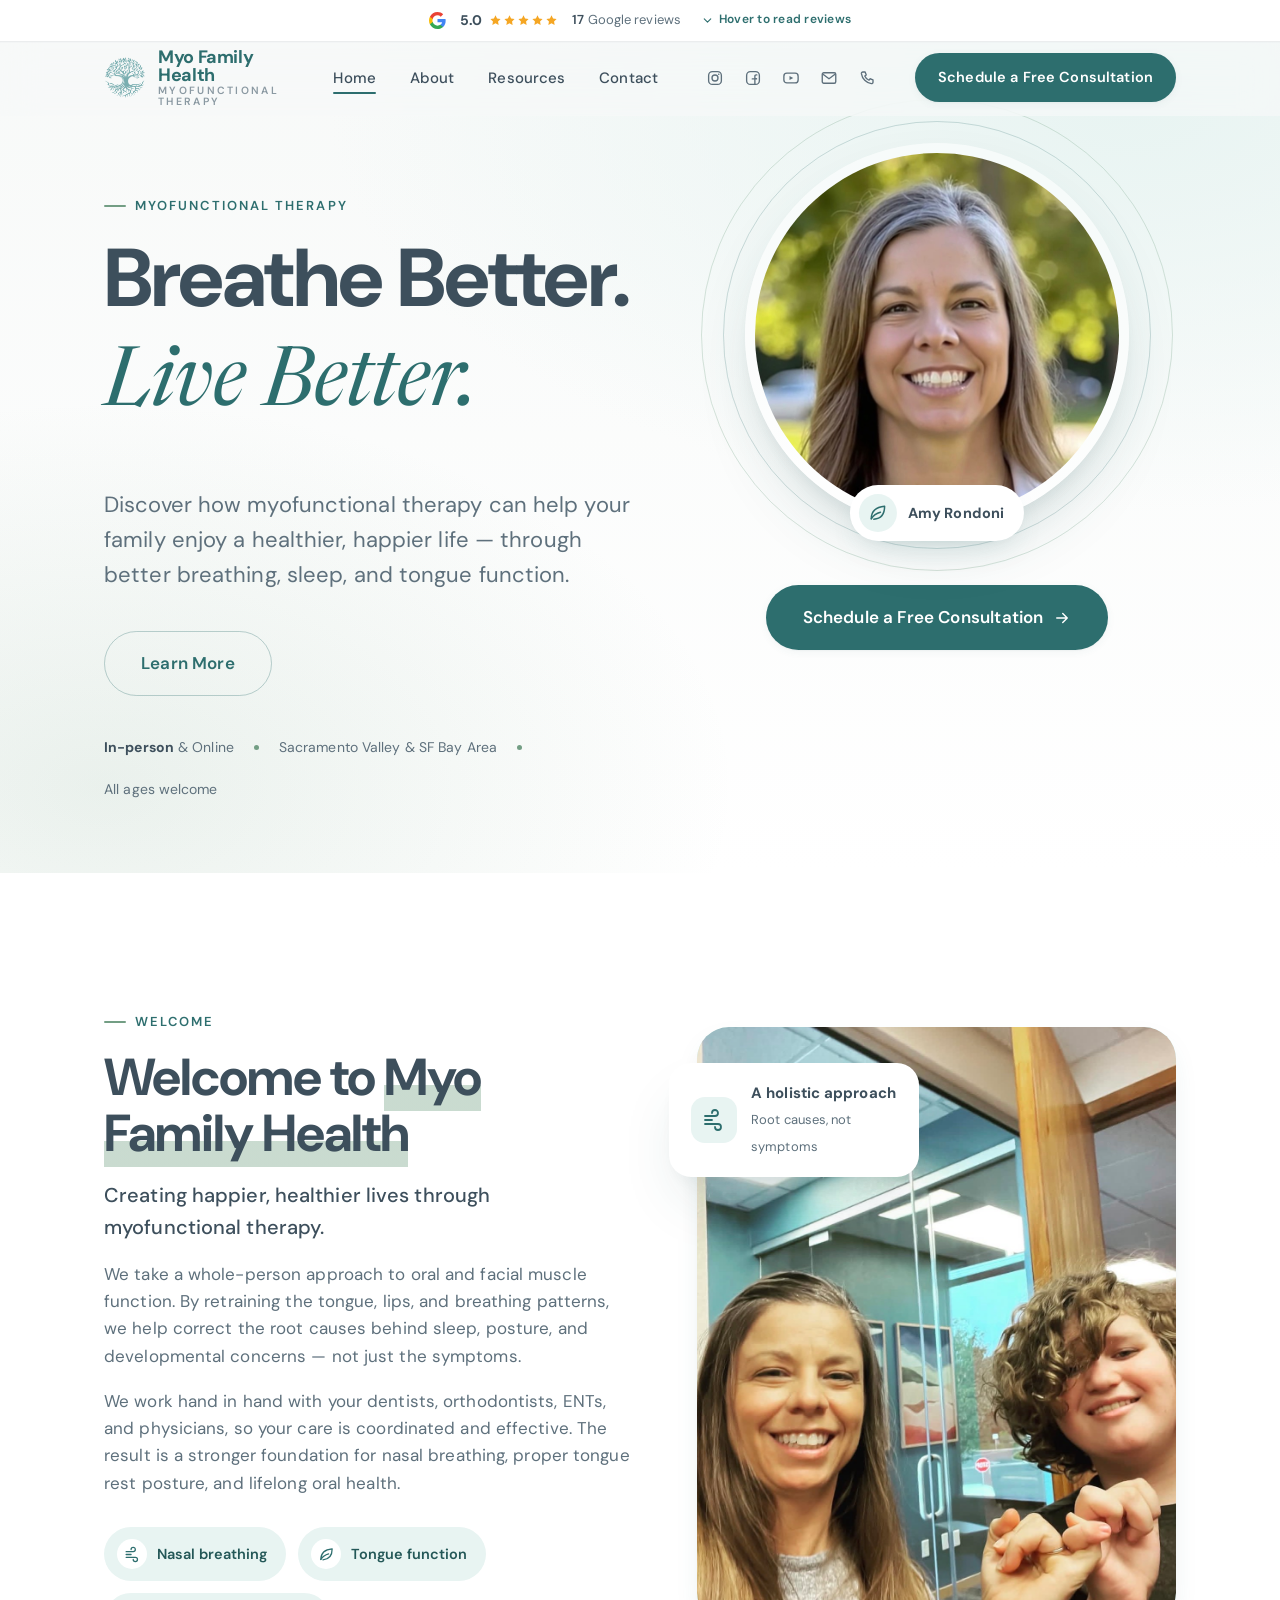
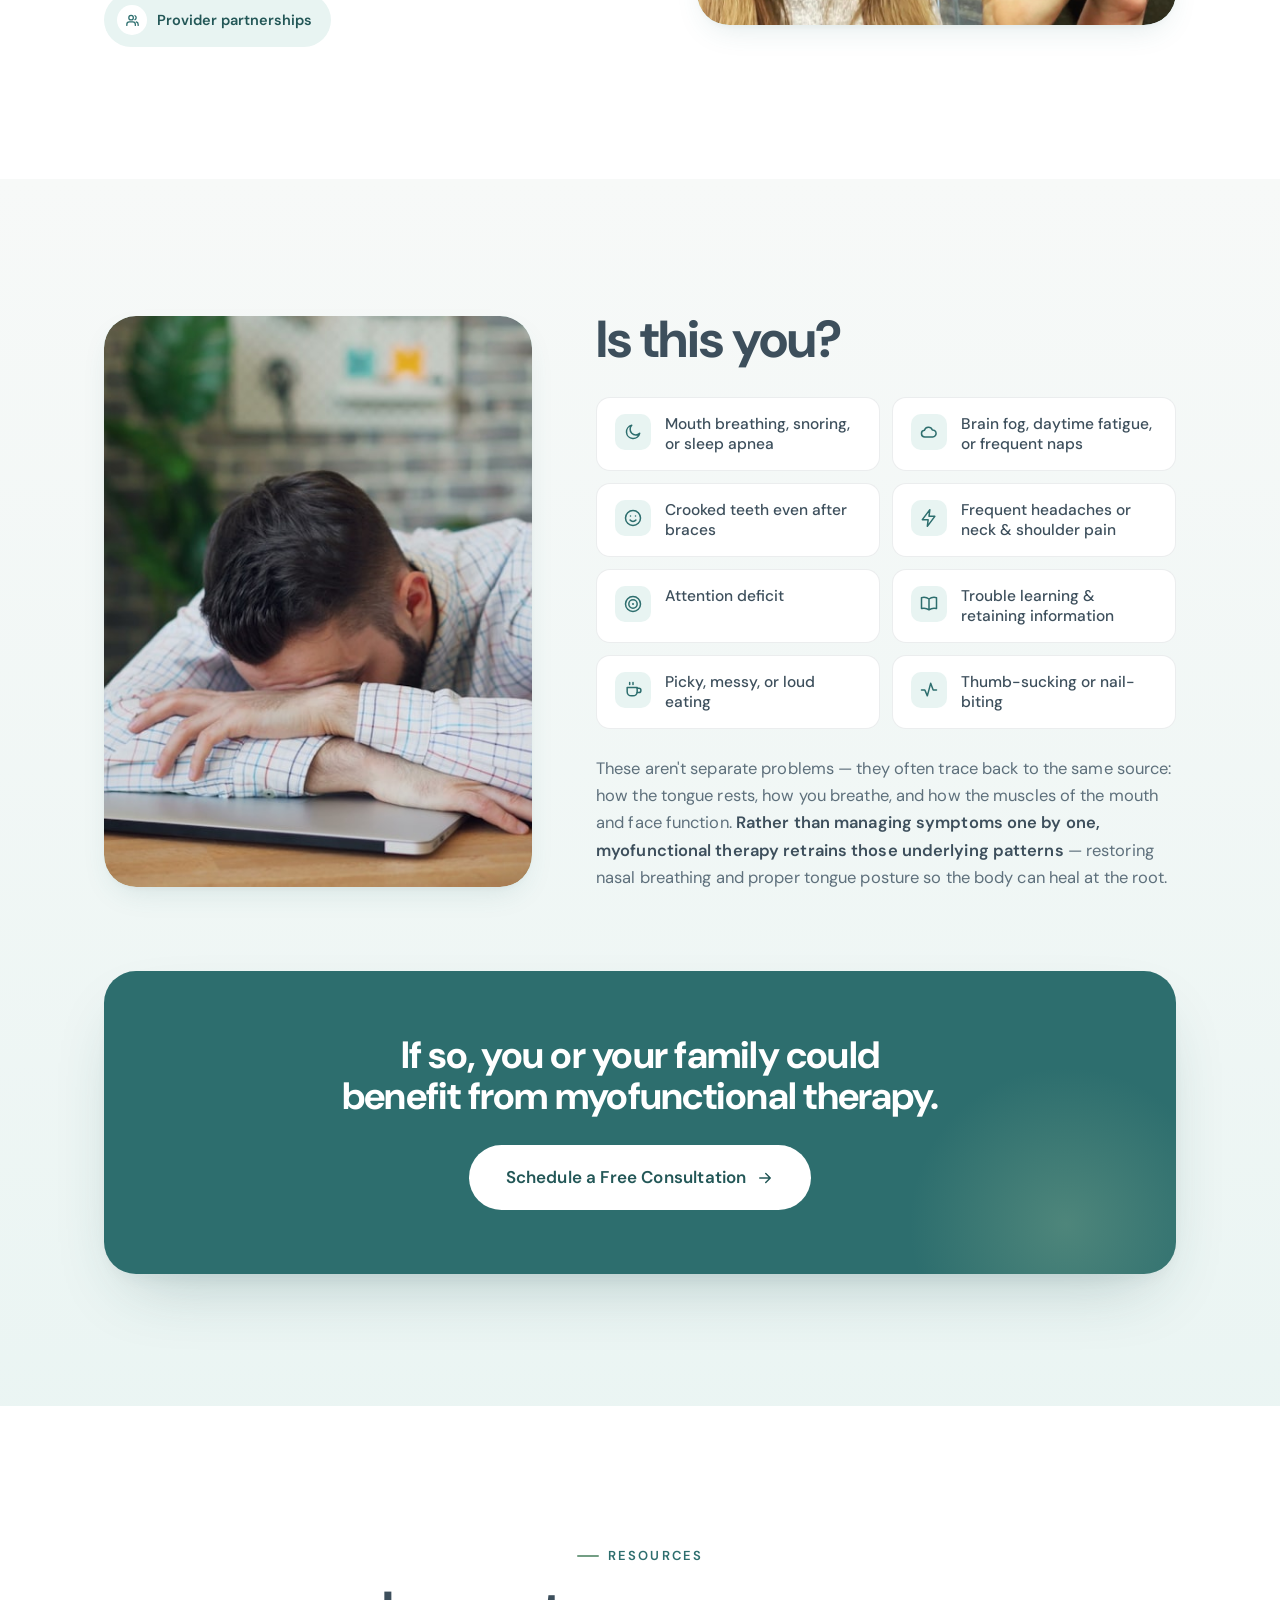
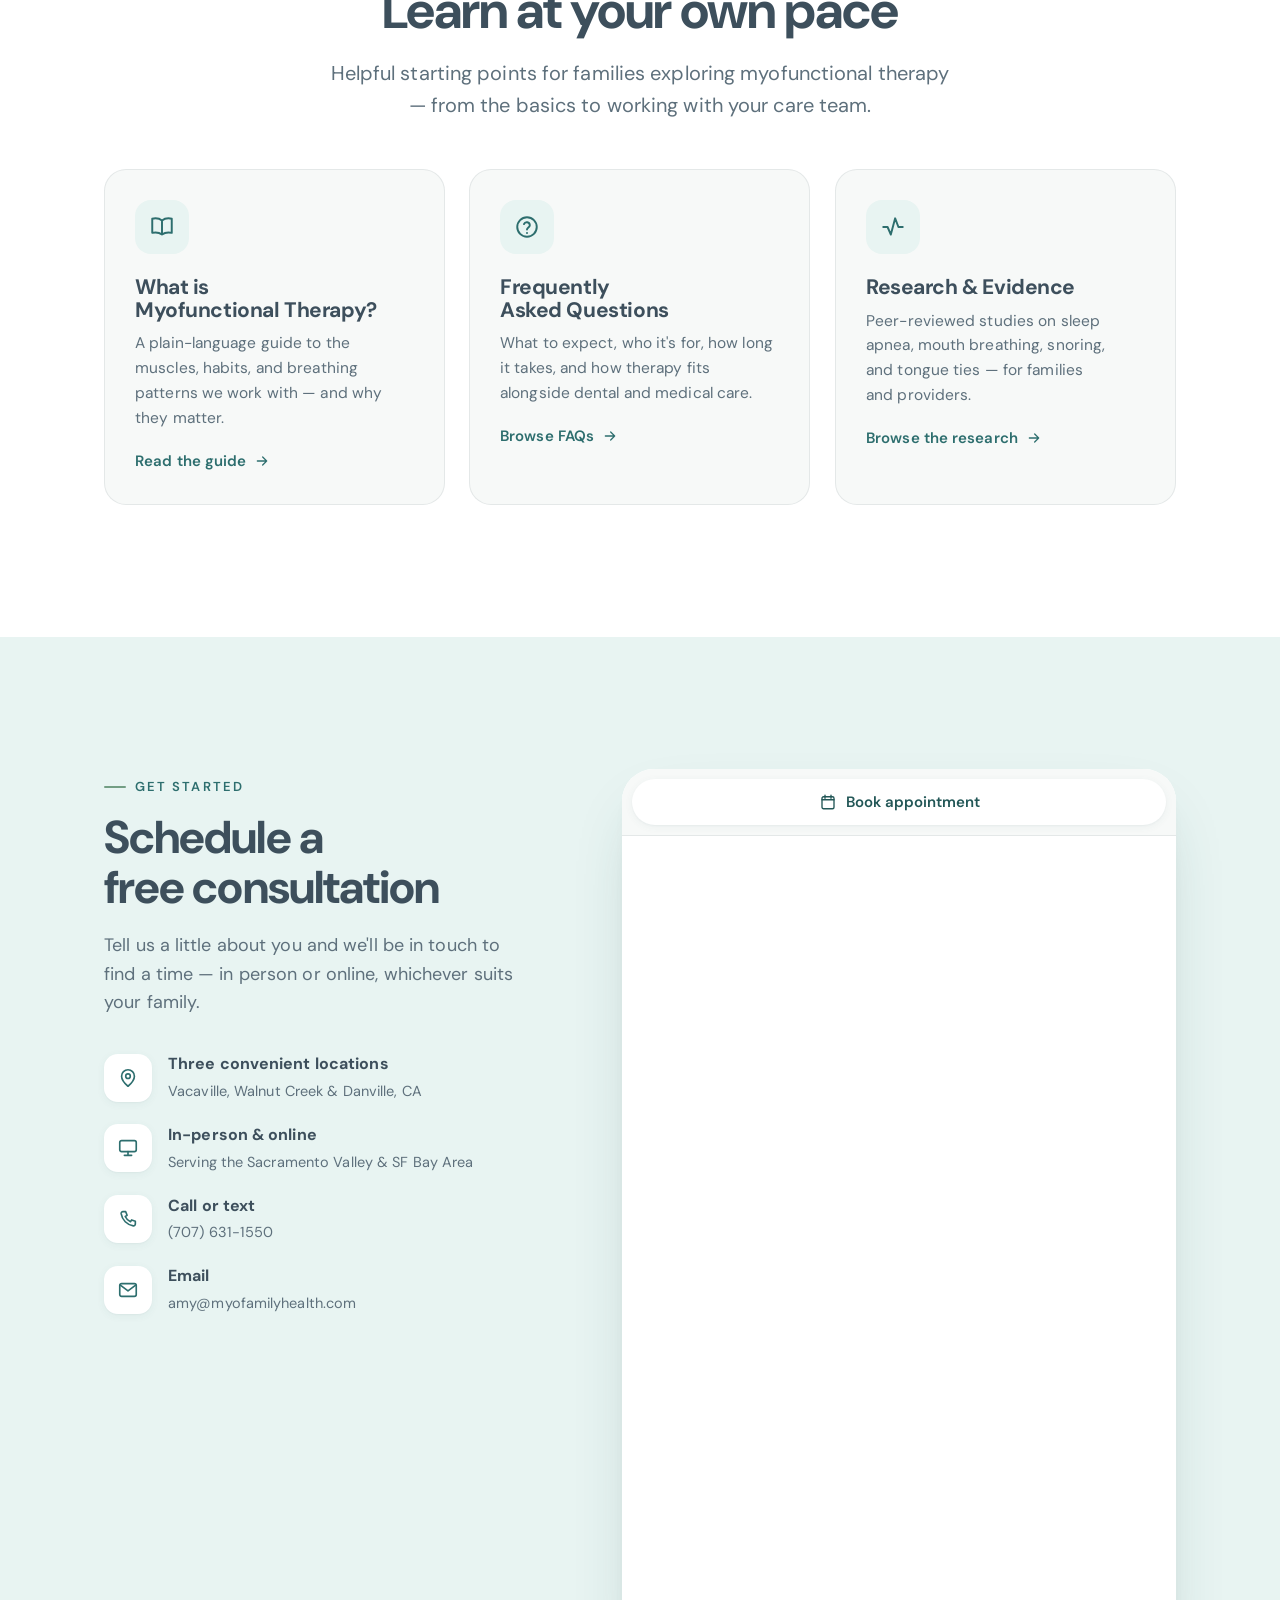
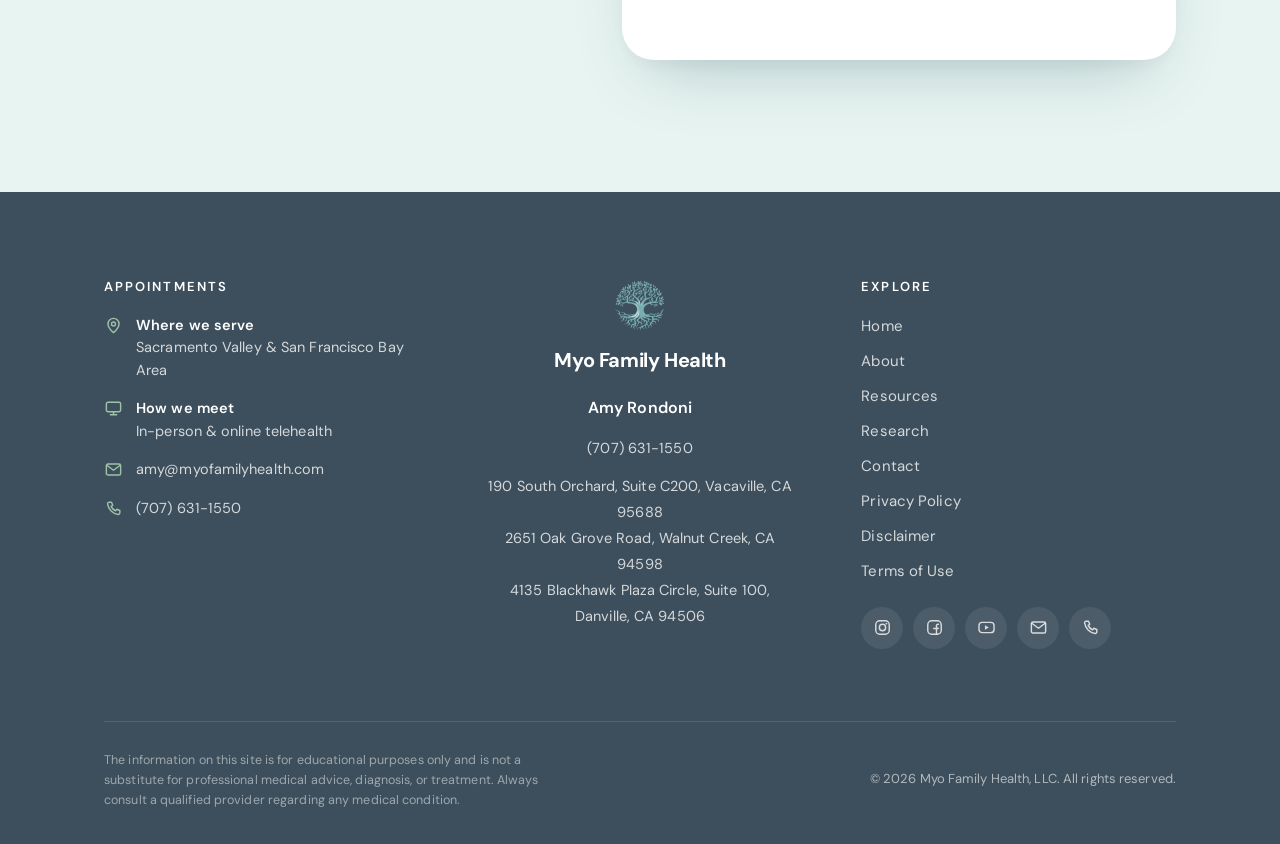
==== commit 6a649522: "Add Privacy Policy page - New privacy-policy.html in the same format as the Terms of Use page   (sha" ====
--- a/index.html
+++ b/index.html
@@ -691,7 +691,7 @@
           <a href="#resources">Resources</a>
           <a href="research.html">Research</a>
           <a href="#contact">Contact</a>
-          <a href="#">Privacy Policy</a>
+          <a href="privacy-policy.html">Privacy Policy</a>
           <a href="#">Disclaimer</a>
           <a href="terms-of-use.html">Terms of Use</a>
         </nav>
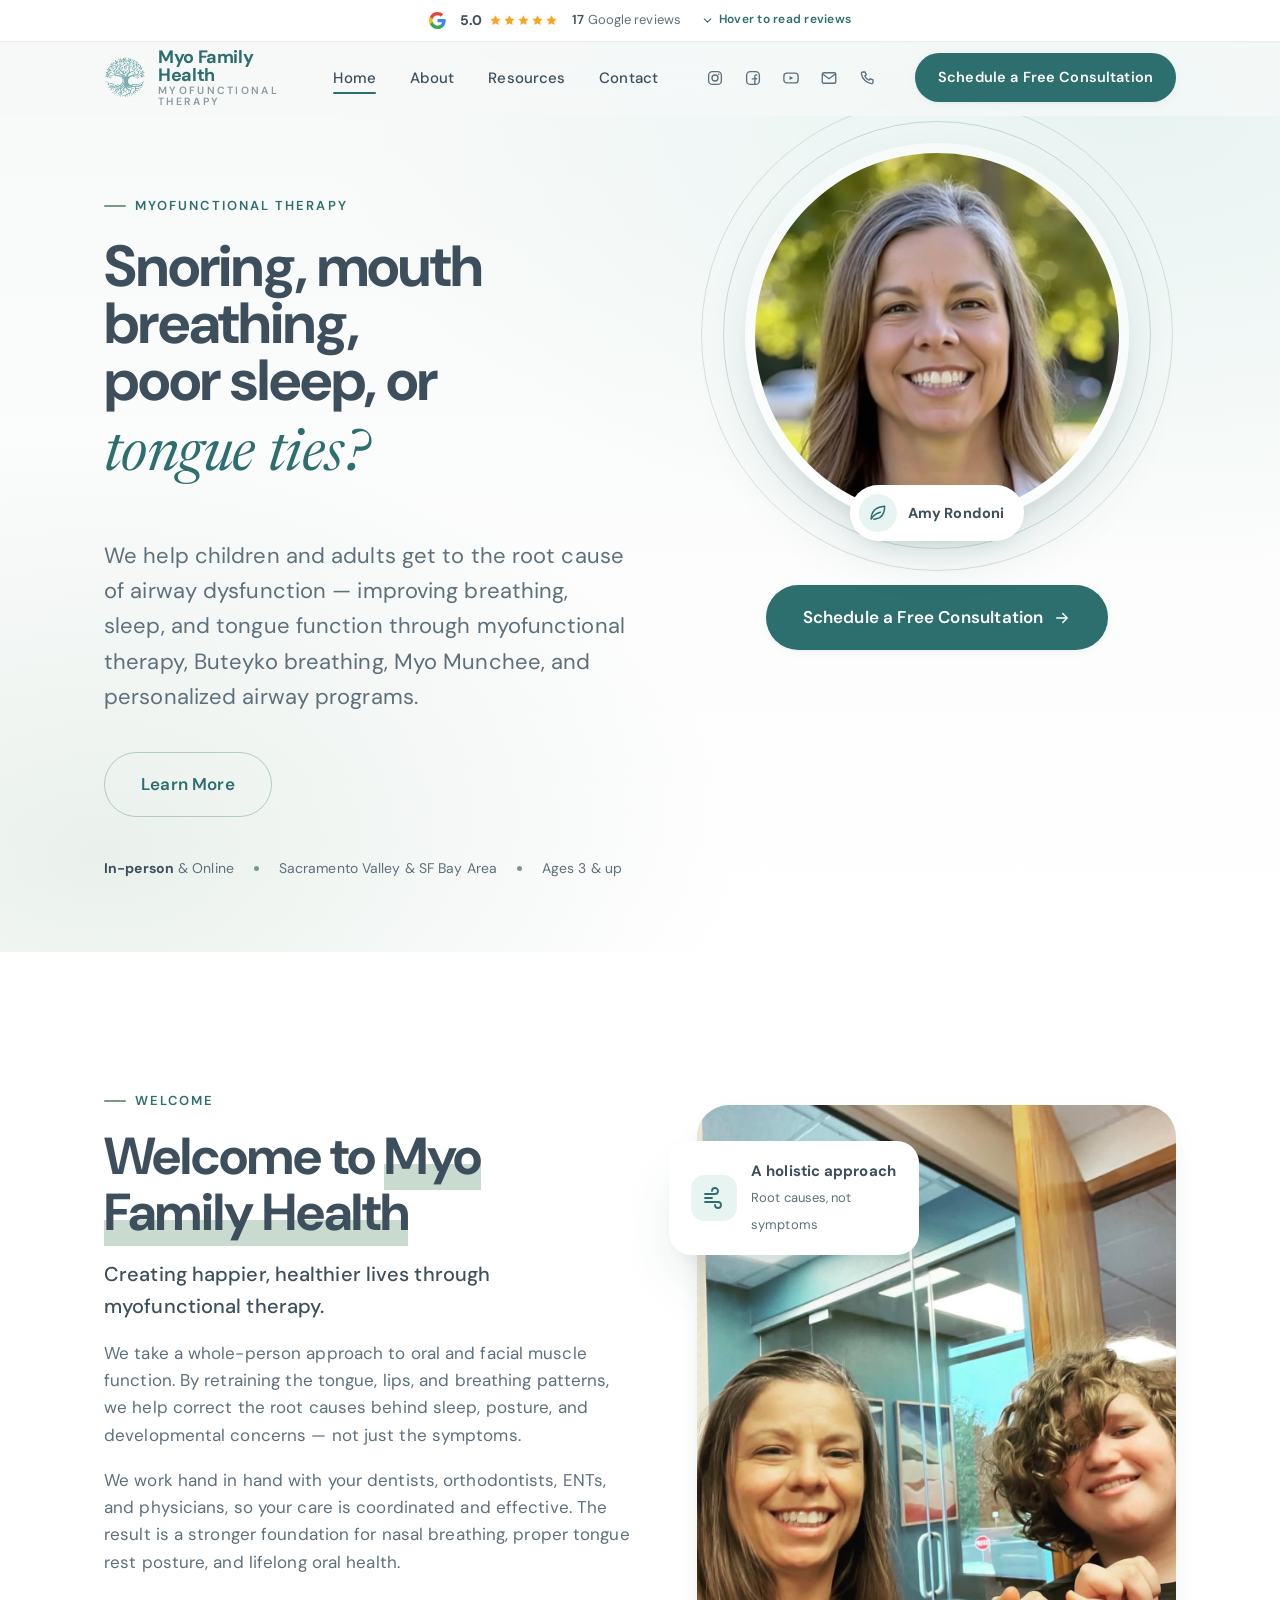
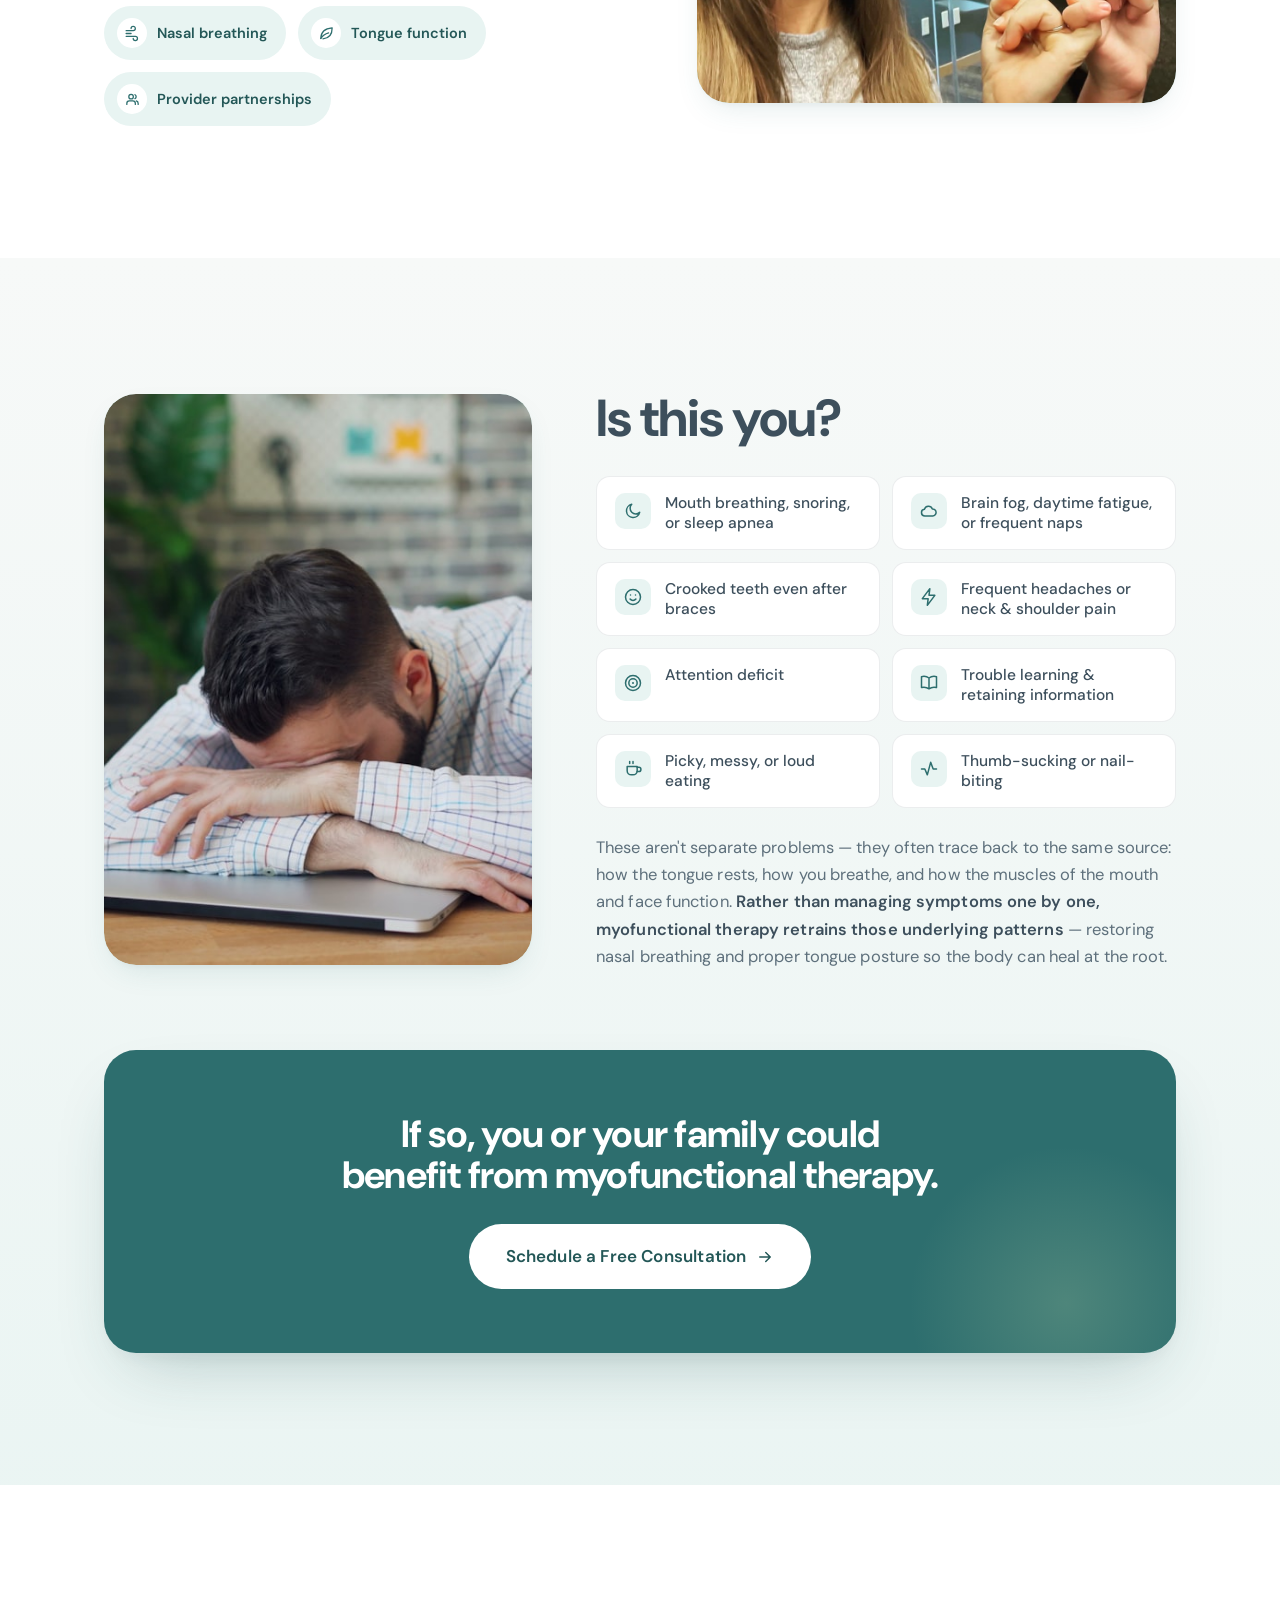
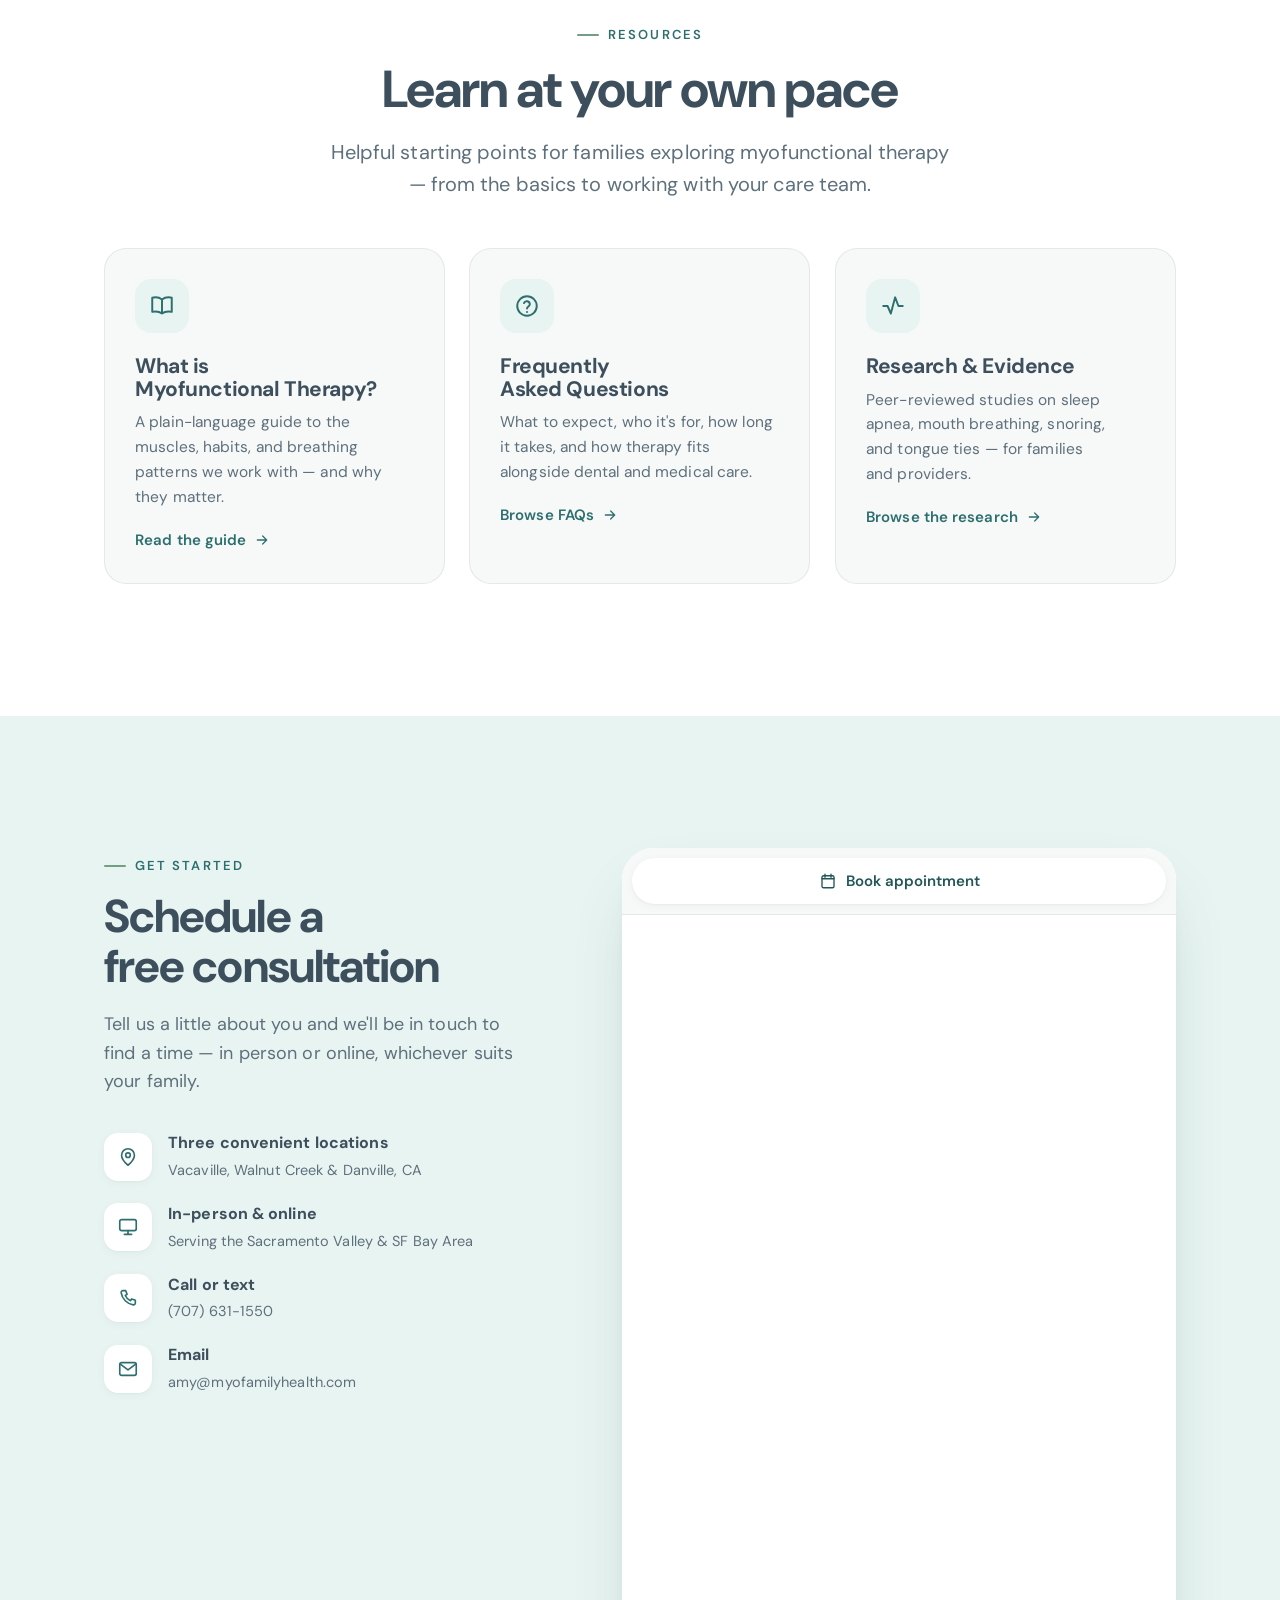
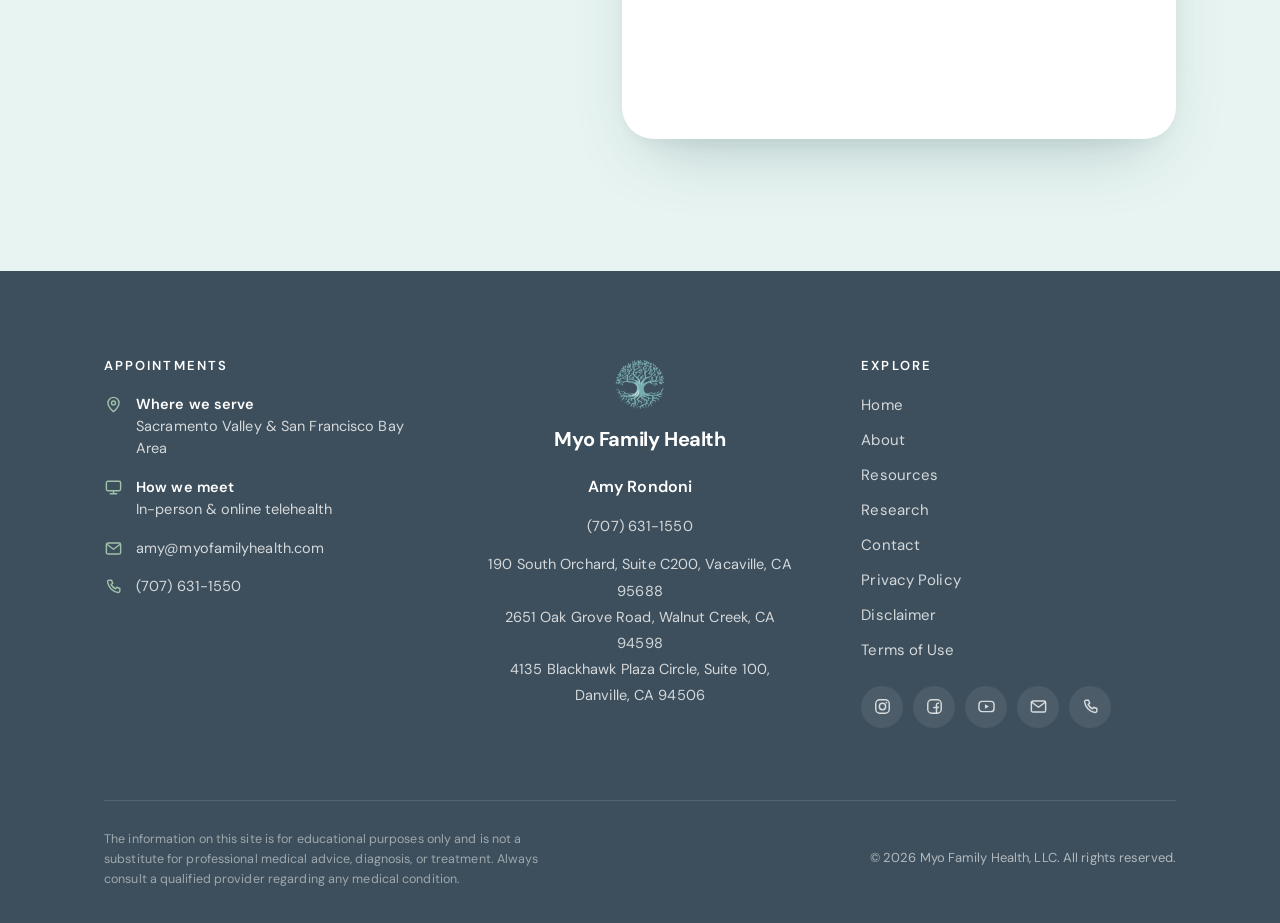
==== commit 5d3c4881: "Rework homepage opener to lead with problem/outcome + boost SEO - Hero now leads with the problem ("" ====
--- a/index.html
+++ b/index.html
@@ -3,8 +3,8 @@
 <head>
 <meta charset="UTF-8" />
 <meta name="viewport" content="width=device-width, initial-scale=1.0" />
-<title>Myo Family Health — Myofunctional Therapy</title>
-<meta name="description" content="Myofunctional therapy for happier, healthier families. Serving the Sacramento Valley & San Francisco Bay Area, in person and online." />
+<title>Myo Family Health — Myofunctional Therapy for Sleep, Breathing &amp; Tongue Ties</title>
+<meta name="description" content="Myofunctional therapy for children &amp; adults addressing the root cause of snoring, mouth breathing, poor sleep, tongue ties &amp; airway concerns. In-person &amp; online — Sacramento Valley &amp; SF Bay Area." />
 <link rel="canonical" href="https://www.myofamilyhealth.com/" />
 <meta name="robots" content="index, follow, max-snippet:-1, max-image-preview:large, max-video-preview:-1" />
 <meta name="theme-color" content="#2D6E6E" />
@@ -18,15 +18,15 @@
 <meta property="og:type" content="website" />
 <meta property="og:locale" content="en_US" />
 <meta property="og:site_name" content="Myo Family Health" />
-<meta property="og:title" content="Myo Family Health — Myofunctional Therapy" />
-<meta property="og:description" content="Myofunctional therapy for happier, healthier families. Serving the Sacramento Valley & San Francisco Bay Area, in person and online." />
+<meta property="og:title" content="Myofunctional Therapy for Sleep, Breathing &amp; Tongue Ties — Myo Family Health" />
+<meta property="og:description" content="We help children &amp; adults address the root cause of airway dysfunction — snoring, mouth breathing, poor sleep, and tongue ties. In-person &amp; online, ages 3 and up." />
 <meta property="og:url" content="https://www.myofamilyhealth.com/" />
 <meta property="og:image" content="https://www.myofamilyhealth.com/wp-content/uploads/MFH_Logo_512x512.jpg" />
 
 <!-- Twitter -->
 <meta name="twitter:card" content="summary_large_image" />
-<meta name="twitter:title" content="Myo Family Health — Myofunctional Therapy" />
-<meta name="twitter:description" content="Myofunctional therapy for happier, healthier families. Serving the Sacramento Valley & San Francisco Bay Area, in person and online." />
+<meta name="twitter:title" content="Myofunctional Therapy for Sleep, Breathing &amp; Tongue Ties — Myo Family Health" />
+<meta name="twitter:description" content="We help children &amp; adults address the root cause of airway dysfunction — snoring, mouth breathing, poor sleep, and tongue ties. In-person &amp; online, ages 3 and up." />
 <meta name="twitter:image" content="https://www.myofamilyhealth.com/wp-content/uploads/MFH_Logo_512x512.jpg" />
 
 <link rel="preconnect" href="https://fonts.googleapis.com" />
@@ -57,6 +57,23 @@
         "caption": "Myo Family Health"
       },
       "image": { "@id": "https://www.myofamilyhealth.com/#logo" },
+      "description": "Myofunctional therapy for children and adults — addressing the root cause of airway dysfunction, including snoring, mouth breathing, poor sleep, and tongue ties. In person and online in the Sacramento Valley and San Francisco Bay Area.",
+      "slogan": "Breathe Better. Live Better.",
+      "areaServed": ["Sacramento Valley", "San Francisco Bay Area"],
+      "knowsAbout": [
+        "Myofunctional therapy",
+        "Orofacial myology",
+        "Sleep-disordered breathing",
+        "Obstructive sleep apnea",
+        "Mouth breathing",
+        "Snoring",
+        "Tongue tie (ankyloglossia)",
+        "Tongue thrust",
+        "Nasal breathing",
+        "Buteyko breathing",
+        "Myo Munchee",
+        "Airway health"
+      ],
       "sameAs": [
         "https://www.facebook.com/myofamilyhealth",
         "https://www.instagram.com/myofamilyhealth/",
@@ -83,10 +100,10 @@
       "@type": "WebPage",
       "@id": "https://www.myofamilyhealth.com/#webpage",
       "url": "https://www.myofamilyhealth.com/",
-      "name": "Myo Family Health — Myofunctional Therapy",
+      "name": "Myofunctional Therapy for Sleep, Breathing & Tongue Ties — Myo Family Health",
       "isPartOf": { "@id": "https://www.myofamilyhealth.com/#website" },
       "about": { "@id": "https://www.myofamilyhealth.com/#organization" },
-      "description": "Myofunctional therapy for happier, healthier families. Serving the Sacramento Valley & San Francisco Bay Area, in person and online.",
+      "description": "Myofunctional therapy for children and adults addressing the root cause of snoring, mouth breathing, poor sleep, tongue ties, and airway concerns. In person and online in the Sacramento Valley and San Francisco Bay Area.",
       "inLanguage": "en-US"
     },
     {
@@ -284,8 +301,8 @@
   <div class="wrap hero-grid">
     <div class="hero-inner">
       <span class="eyebrow reveal">Myofunctional Therapy</span>
-      <h1 class="reveal" data-delay="1">Breathe Better.<br /><span class="serif-accent">Live Better.</span></h1>
-      <p class="sub reveal" data-delay="2">Discover how myofunctional therapy can help your family enjoy a healthier, happier life — through better breathing, sleep, and tongue function.</p>
+      <h1 class="reveal" data-delay="1" style="font-size:clamp(32px,4.6vw,58px);">Snoring, mouth breathing, poor sleep, or <span class="serif-accent">tongue ties?</span></h1>
+      <p class="sub reveal" data-delay="2">We help children and adults get to the root cause of airway dysfunction — improving breathing, sleep, and tongue function through myofunctional therapy, Buteyko breathing, Myo Munchee, and personalized airway programs.</p>
       <div class="hero-ctas reveal" data-delay="3">
         <a class="btn btn-ghost btn-lg" href="#about">Learn More</a>
       </div>
@@ -294,7 +311,7 @@
         <span class="dot"></span>
         <span>Sacramento Valley &amp; SF Bay Area</span>
         <span class="dot"></span>
-        <span>All ages welcome</span>
+        <span>Ages 3 &amp; up</span>
       </div>
     </div>
     <div class="hero-portrait-col reveal" data-delay="2">
